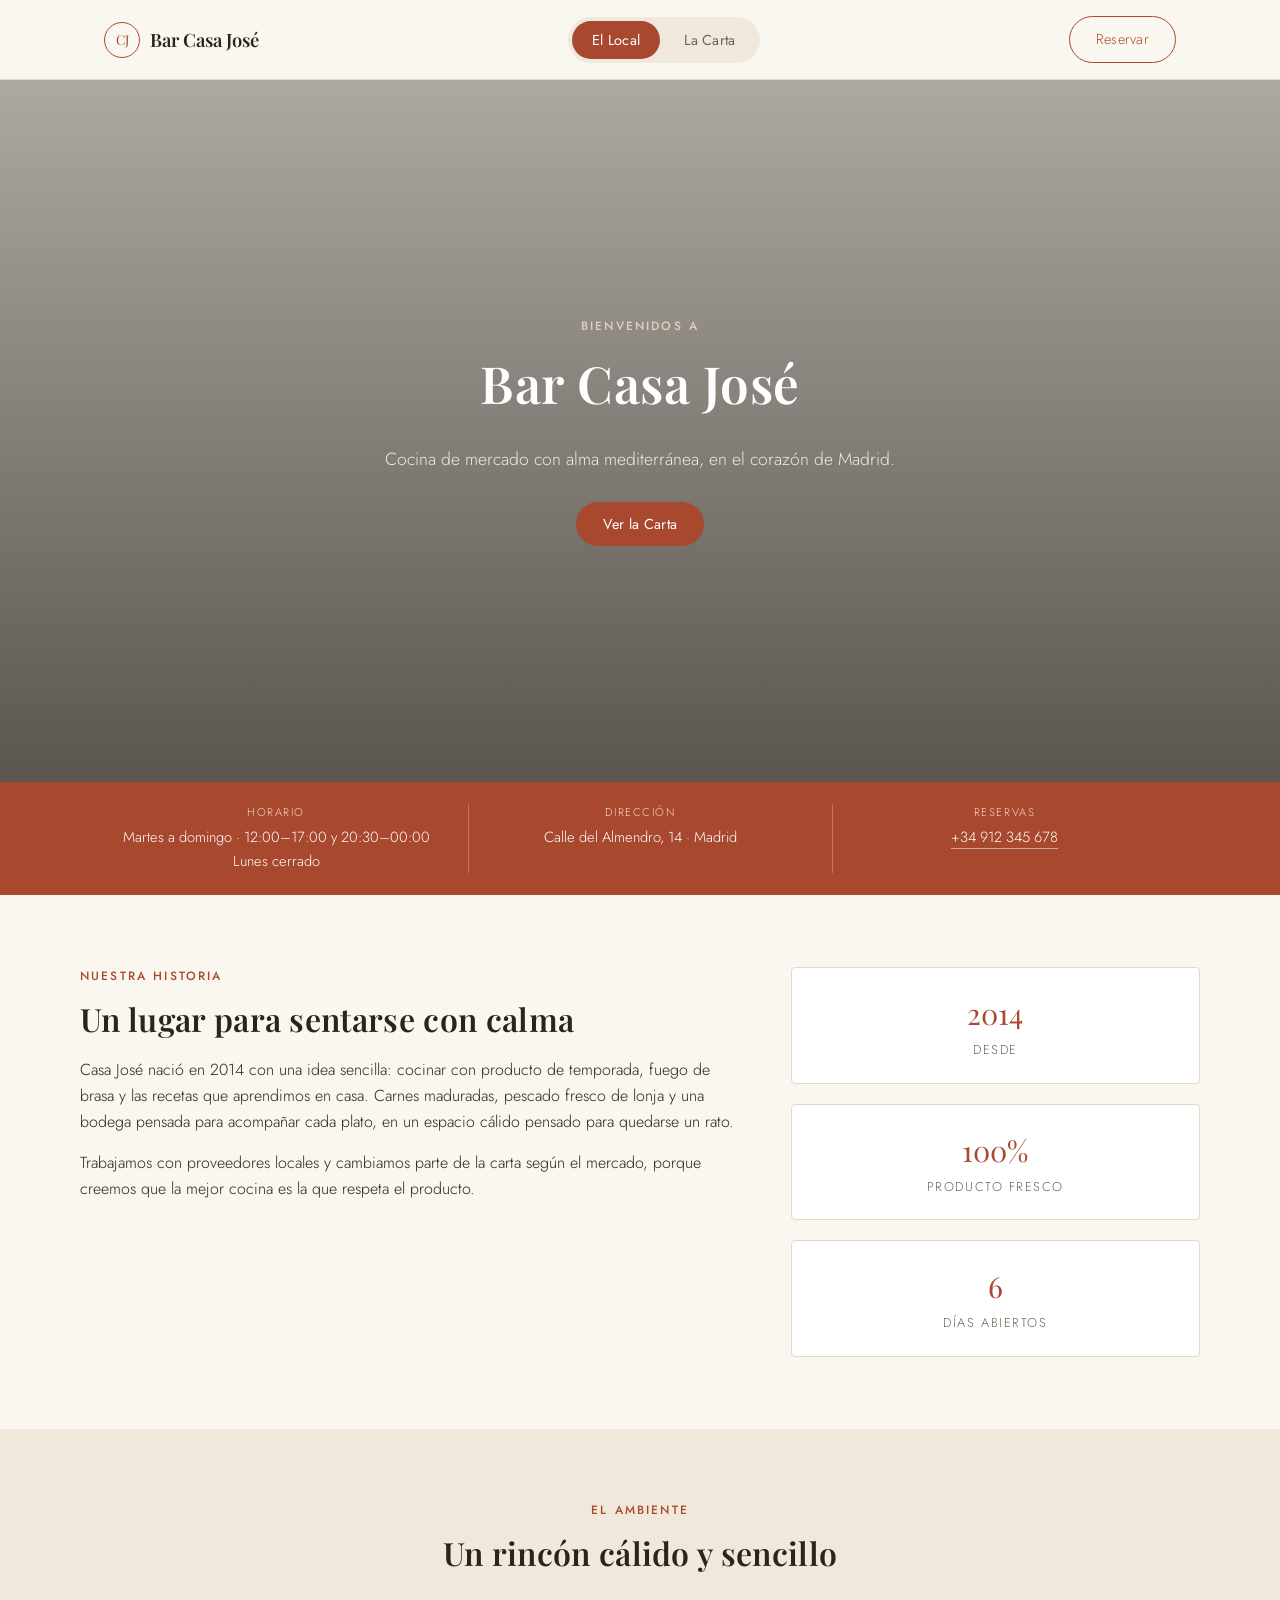
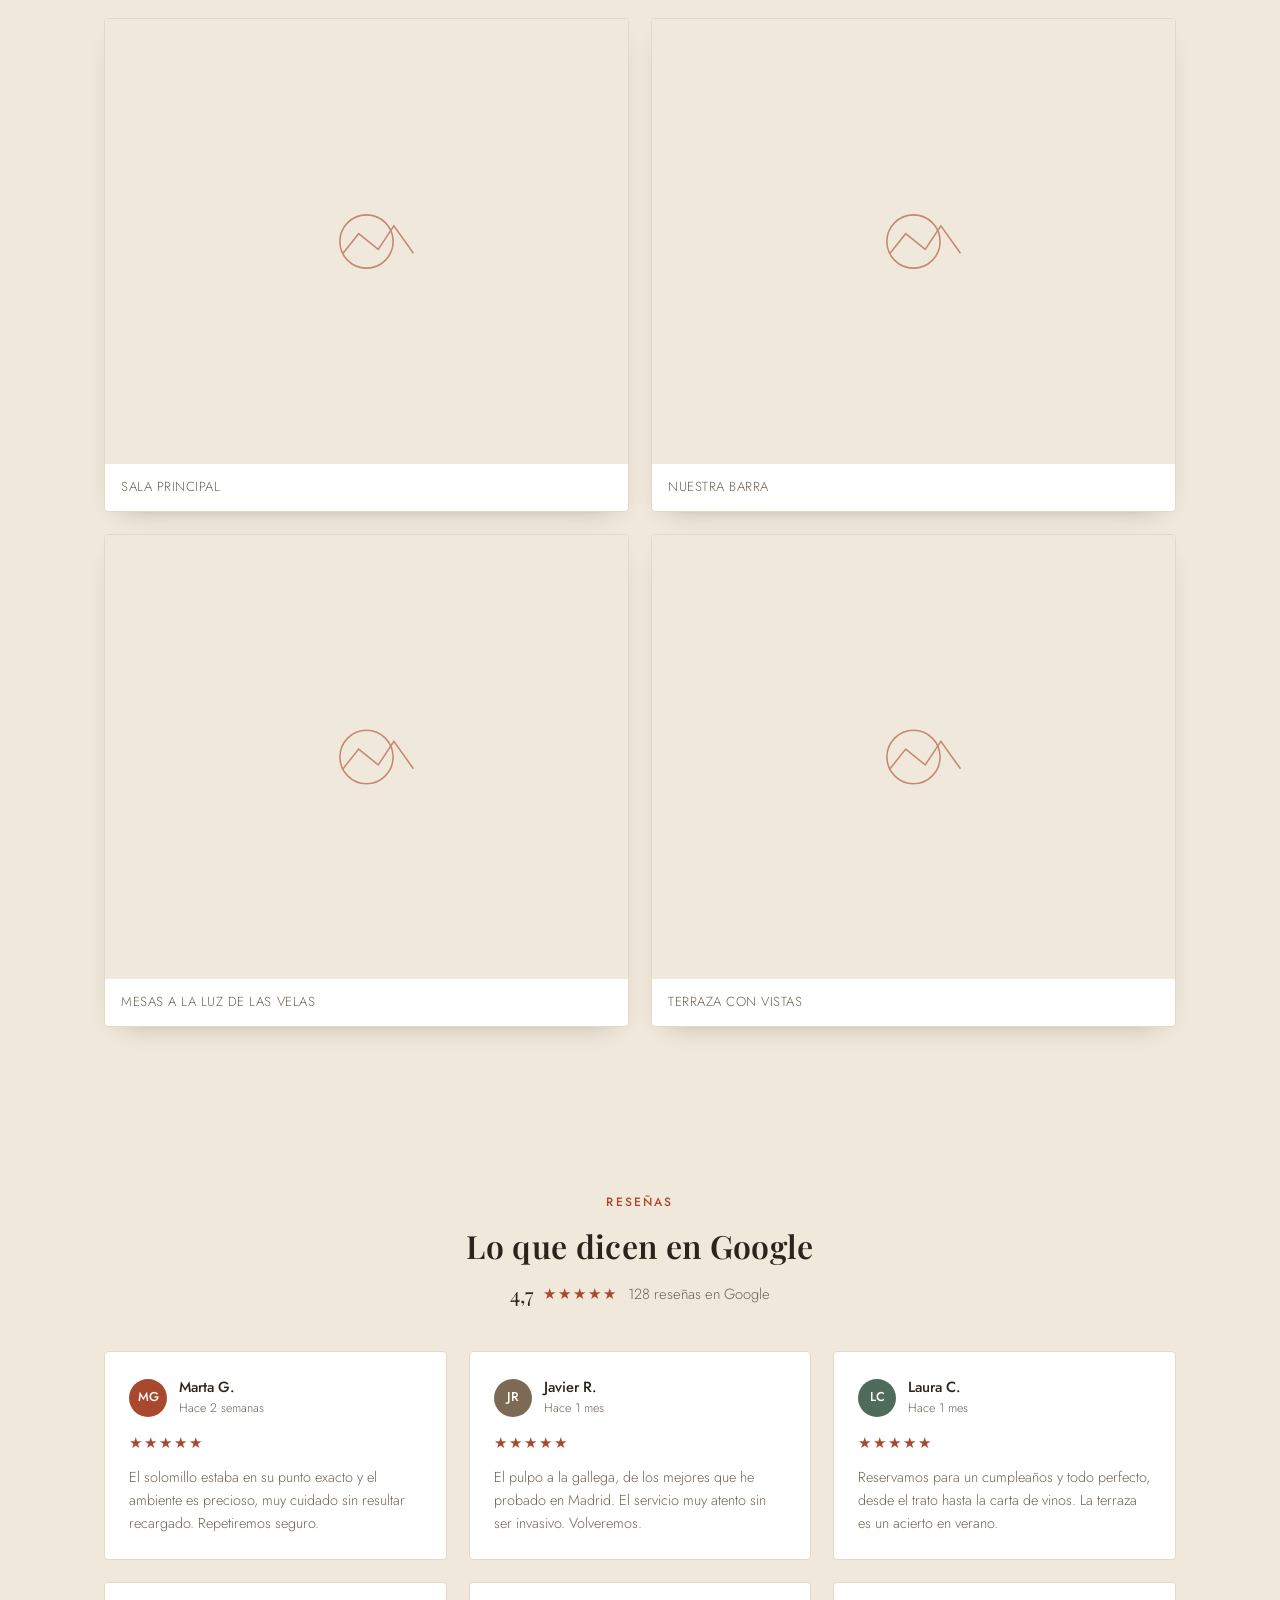
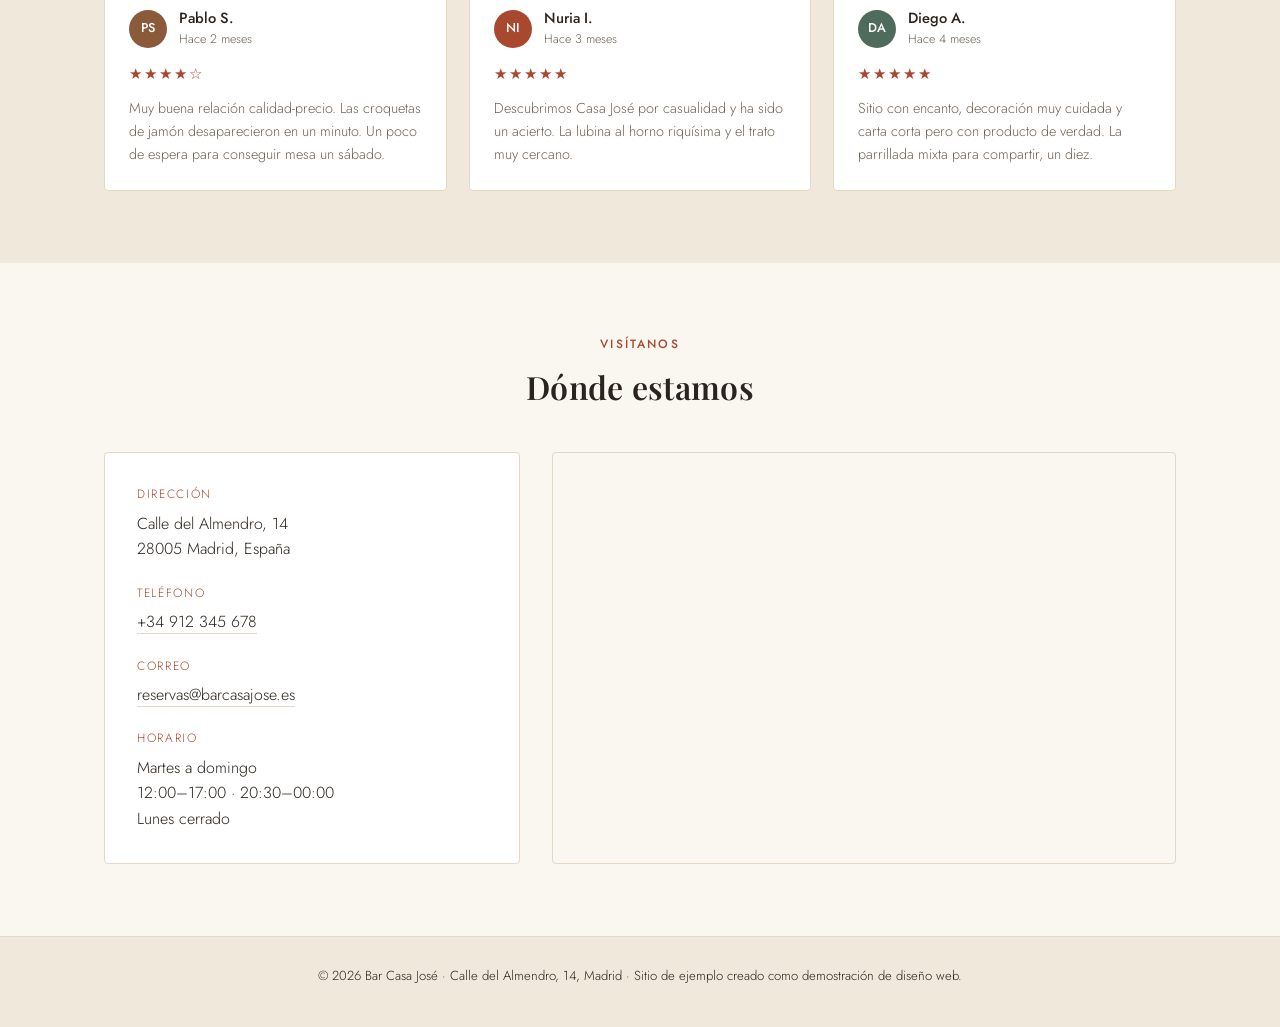
==== index.html @ 3d06bfce "Cambiar nombre del negocio a Bar Casa José Renombrar de Casa Petra a Bar Casa José en cabecera, port" ====
<!DOCTYPE html>
<html lang="es">
<head>
<meta charset="UTF-8">
<meta name="viewport" content="width=device-width, initial-scale=1.0">
<title>Bar Casa José — Restaurante</title>
<meta name="description" content="Bar Casa José, cocina de mercado con alma mediterránea. Descubre nuestro local y nuestra carta.">
<link rel="icon" href="data:image/svg+xml,<svg xmlns=%22http://www.w3.org/2000/svg%22 viewBox=%220 0 100 100%22><text y=%22.9em%22 font-size=%2290%22>🍽️</text></svg>">
<link rel="preconnect" href="https://fonts.googleapis.com">
<link rel="preconnect" href="https://fonts.gstatic.com" crossorigin>
<link href="https://fonts.googleapis.com/css2?family=Playfair+Display:wght@500;600;700&family=Jost:wght@300;400;500;600&display=swap" rel="stylesheet">
<link rel="stylesheet" href="css/style.css">
</head>
<body>

<header class="site-header">
  <div class="site-header__inner">
    <a class="brand" href="#local">
      <span class="brand__mark">CJ</span>
      <span class="brand__name">Bar&nbsp;Casa&nbsp;José</span>
    </a>

    <nav class="window-nav" aria-label="Secciones principales">
      <button class="window-nav__btn is-active" data-target="local" type="button">El Local</button>
      <button class="window-nav__btn" data-target="carta" type="button">La Carta</button>
    </nav>

    <a class="btn btn--ghost header-cta" href="tel:+34912345678">Reservar</a>
  </div>
</header>

<main>

  <!-- ================= VENTANA 1: EL LOCAL ================= -->
  <section id="local" class="window is-active" data-window="local">

    <div class="hero" style="background-image:linear-gradient(180deg, rgba(30,23,17,.35), rgba(30,23,17,.72)), url('https://unsplash.com/photos/ArL3c8o_9SM/download?force=true&w=1600');">
      <div class="hero__content">
        <p class="eyebrow">Bienvenidos a</p>
        <h1>Bar Casa José</h1>
        <p class="hero__tagline">Cocina de mercado con alma mediterránea, en el corazón de Madrid.</p>
        <button class="btn btn--primary" type="button" data-target="carta">Ver la Carta</button>
      </div>
    </div>

    <div class="quick-info">
      <div class="container quick-info__inner">
        <div class="quick-info__item">
          <span class="quick-info__label">Horario</span>
          <span class="quick-info__value">Martes a domingo · 12:00–17:00 y 20:30–00:00<br>Lunes cerrado</span>
        </div>
        <div class="quick-info__item">
          <span class="quick-info__label">Dirección</span>
          <span class="quick-info__value">Calle del Almendro, 14 · Madrid</span>
        </div>
        <div class="quick-info__item">
          <span class="quick-info__label">Reservas</span>
          <span class="quick-info__value"><a href="tel:+34912345678">+34 912 345 678</a></span>
        </div>
      </div>
    </div>

    <section class="section container">
      <div class="about">
        <div class="about__text">
          <p class="eyebrow">Nuestra historia</p>
          <h2>Un lugar para sentarse con calma</h2>
          <p>Casa José nació en 2014 con una idea sencilla: cocinar con producto de temporada, fuego de brasa y las recetas que aprendimos en casa. Carnes maduradas, pescado fresco de lonja y una bodega pensada para acompañar cada plato, en un espacio cálido pensado para quedarse un rato.</p>
          <p>Trabajamos con proveedores locales y cambiamos parte de la carta según el mercado, porque creemos que la mejor cocina es la que respeta el producto.</p>
        </div>
        <div class="about__stats">
          <div class="stat">
            <span class="stat__num">2014</span>
            <span class="stat__label">Desde</span>
          </div>
          <div class="stat">
            <span class="stat__num">100%</span>
            <span class="stat__label">Producto&nbsp;fresco</span>
          </div>
          <div class="stat">
            <span class="stat__num">6</span>
            <span class="stat__label">Días&nbsp;abiertos</span>
          </div>
        </div>
      </div>
    </section>

    <section class="section section--alt">
      <div class="container">
        <p class="eyebrow center">El ambiente</p>
        <h2 class="center">Un rincón cálido y sencillo</h2>
        <div class="gallery">
          <figure class="gallery__item">
            <img src="https://unsplash.com/photos/ArL3c8o_9SM/download?force=true&w=1000" alt="Sala interior de Casa José, decoración cálida y minimalista" loading="lazy">
            <figcaption>Sala principal</figcaption>
          </figure>
          <figure class="gallery__item">
            <img src="https://unsplash.com/photos/MpVNraz312g/download?force=true&w=800" alt="Mesa preparada con velas en Casa José" loading="lazy">
            <figcaption>Mesas a la luz de las velas</figcaption>
          </figure>
          <figure class="gallery__item">
            <img src="https://unsplash.com/photos/GHvYHurRvUU/download?force=true&w=800" alt="Barra de Bar Casa José" loading="lazy">
            <figcaption>Nuestra barra</figcaption>
          </figure>
          <figure class="gallery__item">
            <img src="https://unsplash.com/photos/ksYCzSUbYo4/download?force=true&w=1200" alt="Terraza de Casa José" loading="lazy">
            <figcaption>Terraza con vistas</figcaption>
          </figure>
        </div>
      </div>
    </section>

    <section class="section section--reviews">
      <div class="container">
        <p class="eyebrow center">Reseñas</p>
        <h2 class="center">Lo que dicen en Google</h2>
        <p class="reviews-summary center">
          <span class="reviews-summary__score">4,7</span>
          <span class="reviews-summary__stars" aria-hidden="true">★★★★★</span>
          <span class="reviews-summary__count">128 reseñas en Google</span>
        </p>

        <div class="reviews-grid">
          <article class="review-card">
            <div class="review-card__head">
              <span class="review-card__avatar" style="background:#a8492f">MG</span>
              <div>
                <span class="review-card__name">Marta G.</span>
                <span class="review-card__date">Hace 2 semanas</span>
              </div>
            </div>
            <div class="review-card__stars" aria-hidden="true">★★★★★</div>
            <p>El solomillo estaba en su punto exacto y el ambiente es precioso, muy cuidado sin resultar recargado. Repetiremos seguro.</p>
          </article>

          <article class="review-card">
            <div class="review-card__head">
              <span class="review-card__avatar" style="background:#7c6a52">JR</span>
              <div>
                <span class="review-card__name">Javier R.</span>
                <span class="review-card__date">Hace 1 mes</span>
              </div>
            </div>
            <div class="review-card__stars" aria-hidden="true">★★★★★</div>
            <p>El pulpo a la gallega, de los mejores que he probado en Madrid. El servicio muy atento sin ser invasivo. Volveremos.</p>
          </article>

          <article class="review-card">
            <div class="review-card__head">
              <span class="review-card__avatar" style="background:#4f6b5c">LC</span>
              <div>
                <span class="review-card__name">Laura C.</span>
                <span class="review-card__date">Hace 1 mes</span>
              </div>
            </div>
            <div class="review-card__stars" aria-hidden="true">★★★★★</div>
            <p>Reservamos para un cumpleaños y todo perfecto, desde el trato hasta la carta de vinos. La terraza es un acierto en verano.</p>
          </article>

          <article class="review-card">
            <div class="review-card__head">
              <span class="review-card__avatar" style="background:#8a5a3b">PS</span>
              <div>
                <span class="review-card__name">Pablo S.</span>
                <span class="review-card__date">Hace 2 meses</span>
              </div>
            </div>
            <div class="review-card__stars" aria-hidden="true">★★★★☆</div>
            <p>Muy buena relación calidad-precio. Las croquetas de jamón desaparecieron en un minuto. Un poco de espera para conseguir mesa un sábado.</p>
          </article>

          <article class="review-card">
            <div class="review-card__head">
              <span class="review-card__avatar" style="background:#a8492f">NI</span>
              <div>
                <span class="review-card__name">Nuria I.</span>
                <span class="review-card__date">Hace 3 meses</span>
              </div>
            </div>
            <div class="review-card__stars" aria-hidden="true">★★★★★</div>
            <p>Descubrimos Casa José por casualidad y ha sido un acierto. La lubina al horno riquísima y el trato muy cercano.</p>
          </article>

          <article class="review-card">
            <div class="review-card__head">
              <span class="review-card__avatar" style="background:#4f6b5c">DA</span>
              <div>
                <span class="review-card__name">Diego A.</span>
                <span class="review-card__date">Hace 4 meses</span>
              </div>
            </div>
            <div class="review-card__stars" aria-hidden="true">★★★★★</div>
            <p>Sitio con encanto, decoración muy cuidada y carta corta pero con producto de verdad. La parrillada mixta para compartir, un diez.</p>
          </article>
        </div>
      </div>
    </section>

    <section class="section">
      <div class="container">
        <p class="eyebrow center">Visítanos</p>
        <h2 class="center">Dónde estamos</h2>

        <div class="contact-grid">
          <div class="contact-card">
            <ul class="info-list">
              <li>
                <span class="info-list__label">Dirección</span>
                <span class="info-list__value">Calle del Almendro, 14<br>28005 Madrid, España</span>
              </li>
              <li>
                <span class="info-list__label">Teléfono</span>
                <span class="info-list__value"><a href="tel:+34912345678">+34 912 345 678</a></span>
              </li>
              <li>
                <span class="info-list__label">Correo</span>
                <span class="info-list__value"><a href="mailto:reservas@barcasajose.es">reservas@barcasajose.es</a></span>
              </li>
              <li>
                <span class="info-list__label">Horario</span>
                <span class="info-list__value">Martes a domingo<br>12:00–17:00 · 20:30–00:00<br>Lunes cerrado</span>
              </li>
            </ul>
          </div>

          <div class="map-card">
            <iframe
              title="Bar Casa José en Google Maps"
              src="https://www.google.com/maps?q=Calle+del+Almendro+14,+28005+Madrid,+España&output=embed"
              loading="lazy"
              referrerpolicy="no-referrer-when-downgrade">
            </iframe>
          </div>
        </div>
      </div>
    </section>

  </section>

  <!-- ================= VENTANA 2: LA CARTA ================= -->
  <section id="carta" class="window" data-window="carta">

    <div class="carta-header">
      <div class="container">
        <p class="eyebrow">Nuestra propuesta</p>
        <h1>La Carta</h1>
        <p class="carta-header__tagline">Entrantes, carnes a la brasa, pescado fresco y una bodega para acompañar.</p>
      </div>
    </div>

    <div class="container">
      <nav class="category-nav" aria-label="Categorías de la carta">
        <button class="category-nav__btn is-active" data-category="all" type="button">Todo</button>
        <button class="category-nav__btn" data-category="entrantes" type="button">Entrantes</button>
        <button class="category-nav__btn" data-category="carnes" type="button">Carnes</button>
        <button class="category-nav__btn" data-category="pescados" type="button">Pescados</button>
        <button class="category-nav__btn" data-category="bebidas" type="button">Bebidas</button>
      </nav>

      <!-- ENTRANTES -->
      <section class="menu-category" data-category="entrantes">
        <h2 class="menu-category__title">Entrantes</h2>
        <div class="dish-grid">
          <article class="dish-card">
            <img src="https://unsplash.com/photos/4Wsd1Xc-pI4/download?force=true&w=700" alt="Croquetas caseras de jamón ibérico" loading="lazy">
            <div class="dish-card__body">
              <div class="dish-card__row">
                <h3>Croquetas Caseras de Jamón Ibérico</h3>
                <span class="price">8,50&nbsp;€</span>
              </div>
              <p>Bechamel cremosa, jamón ibérico de bellota, pan rallado tostado.</p>
            </div>
          </article>
          <article class="dish-card">
            <img src="https://unsplash.com/photos/d825JrXvun8/download?force=true&w=700" alt="Ensalada Casa José con burrata y tomate" loading="lazy">
            <div class="dish-card__body">
              <div class="dish-card__row">
                <h3>Ensalada Casa José</h3>
                <span class="price">9,90&nbsp;€</span>
              </div>
              <p>Burrata cremosa, tomate de temporada, albahaca fresca y aceite de oliva virgen extra.</p>
            </div>
          </article>
          <article class="dish-card">
            <img src="https://unsplash.com/photos/qMX3AdGwm0o/download?force=true&w=700" alt="Tabla de quesos artesanos" loading="lazy">
            <div class="dish-card__body">
              <div class="dish-card__row">
                <h3>Tabla de Quesos Artesanos</h3>
                <span class="price">14,00&nbsp;€</span>
              </div>
              <p>Selección de quesos de pequeños productores, membrillo y nueces.</p>
            </div>
          </article>
          <article class="dish-card">
            <img src="https://unsplash.com/photos/OwhL1lhzOOI/download?force=true&w=700" alt="Pan con tomate y jamón" loading="lazy">
            <div class="dish-card__body">
              <div class="dish-card__row">
                <h3>Pan con Tomate y Jamón</h3>
                <span class="price">7,50&nbsp;€</span>
              </div>
              <p>Pan de masa madre tostado, tomate de rama rallado y jamón curado.</p>
            </div>
          </article>
        </div>
      </section>

      <!-- CARNES -->
      <section class="menu-category" data-category="carnes">
        <h2 class="menu-category__title">Carnes</h2>
        <div class="dish-grid">
          <article class="dish-card">
            <img src="https://unsplash.com/photos/lpkDVZF_cbw/download?force=true&w=700" alt="Solomillo de ternera a la parrilla" loading="lazy">
            <div class="dish-card__body">
              <div class="dish-card__row">
                <h3>Solomillo de Ternera a la Parrilla</h3>
                <span class="price">22,50&nbsp;€</span>
              </div>
              <p>Solomillo madurado 21 días, patata asada y salsa de vino tinto.</p>
            </div>
          </article>
          <article class="dish-card">
            <img src="https://unsplash.com/photos/QtLYiB6P-KM/download?force=true&w=700" alt="Costillas de cerdo ibérico BBQ" loading="lazy">
            <div class="dish-card__body">
              <div class="dish-card__row">
                <h3>Costillas de Cerdo Ibérico BBQ</h3>
                <span class="price">19,90&nbsp;€</span>
              </div>
              <p>Cocción lenta 12 horas, glaseado casero y patatas fritas.</p>
            </div>
          </article>
          <article class="dish-card">
            <img src="https://unsplash.com/photos/WuKFf6EGswY/download?force=true&w=700" alt="Entrecot a la brasa con patatas" loading="lazy">
            <div class="dish-card__body">
              <div class="dish-card__row">
                <h3>Entrecot a la Brasa</h3>
                <span class="price">24,00&nbsp;€</span>
              </div>
              <p>Entrecot de vaca a la brasa de carbón, pimientos de padrón y patatas panadera.</p>
            </div>
          </article>
          <article class="dish-card">
            <img src="https://unsplash.com/photos/ocJjygT0rGM/download?force=true&w=700" alt="Parrillada mixta de la casa" loading="lazy">
            <div class="dish-card__body">
              <div class="dish-card__row">
                <h3>Parrillada Mixta de la Casa</h3>
                <span class="price">26,50&nbsp;€</span>
              </div>
              <p>Selección de carnes a la brasa para compartir, con guarniciones de temporada.</p>
            </div>
          </article>
        </div>
      </section>

      <!-- PESCADOS -->
      <section class="menu-category" data-category="pescados">
        <h2 class="menu-category__title">Pescados</h2>
        <div class="dish-grid">
          <article class="dish-card">
            <img src="https://unsplash.com/photos/PlTlgc0HNUo/download?force=true&w=700" alt="Salmón a la plancha con verduras" loading="lazy">
            <div class="dish-card__body">
              <div class="dish-card__row">
                <h3>Salmón a la Plancha</h3>
                <span class="price">18,90&nbsp;€</span>
              </div>
              <p>Salmón fresco a la plancha, verduras de temporada salteadas y salsa de eneldo.</p>
            </div>
          </article>
          <article class="dish-card">
            <img src="https://unsplash.com/photos/-7ZtWjzo-68/download?force=true&w=700" alt="Pulpo a la gallega" loading="lazy">
            <div class="dish-card__body">
              <div class="dish-card__row">
                <h3>Pulpo a la Gallega</h3>
                <span class="price">21,00&nbsp;€</span>
              </div>
              <p>Pulpo cocido a fuego lento, patata, pimentón de la Vera y aceite de oliva.</p>
            </div>
          </article>
          <article class="dish-card">
            <img src="https://unsplash.com/photos/zjySZK7wwfU/download?force=true&w=700" alt="Gambas al ajillo" loading="lazy">
            <div class="dish-card__body">
              <div class="dish-card__row">
                <h3>Gambas al Ajillo</h3>
                <span class="price">16,50&nbsp;€</span>
              </div>
              <p>Gambas frescas salteadas con ajo, guindilla y perejil, en cazuela de barro.</p>
            </div>
          </article>
          <article class="dish-card">
            <img src="https://unsplash.com/photos/isHUj3N0194/download?force=true&w=700" alt="Lubina al horno con limón" loading="lazy">
            <div class="dish-card__body">
              <div class="dish-card__row">
                <h3>Lubina al Horno con Limón</h3>
                <span class="price">20,50&nbsp;€</span>
              </div>
              <p>Lubina salvaje al horno, limón, hierbas frescas y patata panadera.</p>
            </div>
          </article>
        </div>
      </section>

      <!-- BEBIDAS -->
      <section class="menu-category" data-category="bebidas">
        <h2 class="menu-category__title">Bebidas</h2>
        <div class="drinks-columns">
          <div class="drinks-group">
            <h3>Vinos</h3>
            <ul class="drinks-list">
              <li><span>Rioja Crianza</span><span class="price">4,50&nbsp;€ copa · 18,00&nbsp;€ botella</span></li>
              <li><span>Albariño</span><span class="price">4,80&nbsp;€ copa · 19,00&nbsp;€ botella</span></li>
              <li><span>Verdejo</span><span class="price">4,20&nbsp;€ copa · 17,00&nbsp;€ botella</span></li>
            </ul>
          </div>
          <div class="drinks-group">
            <h3>Cervezas</h3>
            <ul class="drinks-list">
              <li><span>Cerveza Artesana Casa José</span><span class="price">3,50&nbsp;€</span></li>
              <li><span>Cerveza Sin Alcohol</span><span class="price">3,00&nbsp;€</span></li>
            </ul>
          </div>
          <div class="drinks-group">
            <h3>Refrescos y Agua</h3>
            <ul class="drinks-list">
              <li><span>Agua Mineral</span><span class="price">2,50&nbsp;€</span></li>
              <li><span>Refrescos variados</span><span class="price">3,00&nbsp;€</span></li>
              <li><span>Zumo Natural</span><span class="price">3,80&nbsp;€</span></li>
            </ul>
          </div>
          <div class="drinks-group">
            <h3>Cócteles y Café</h3>
            <ul class="drinks-list">
              <li><span>Sangría Casa José (jarra)</span><span class="price">12,00&nbsp;€</span></li>
              <li><span>Vermut de Grifo</span><span class="price">4,50&nbsp;€</span></li>
              <li><span>Café / Infusión</span><span class="price">2,00&nbsp;€</span></li>
            </ul>
          </div>
        </div>
      </section>

    </div>
  </section>

</main>

<footer class="site-footer">
  <div class="container site-footer__inner">
    <p>&copy; 2026 Bar Casa José · Calle del Almendro, 14, Madrid · Sitio de ejemplo creado como demostración de diseño web.</p>
  </div>
</footer>

<script src="js/script.js"></script>
</body>
</html>
---- css/style.css ----
/* ===== Bar Casa José — estilos ===== */

:root {
  --color-bg: #faf6f0;
  --color-bg-alt: #f1e8dc;
  --color-surface: #ffffff;
  --color-text: #2b241d;
  --color-muted: #6f6255;
  --color-border: #e4d8c6;

  --color-primary: #a8492f;
  --color-primary-dark: #833a25;

  --font-display: "Playfair Display", Georgia, serif;
  --font-body: "Jost", "Helvetica Neue", Arial, sans-serif;

  --radius: 4px;
  --container-w: 1120px;
}

* { box-sizing: border-box; }

html { scroll-behavior: smooth; }

body {
  margin: 0;
  background: var(--color-bg);
  color: var(--color-text);
  font-family: var(--font-body);
  font-weight: 300;
  line-height: 1.6;
  -webkit-font-smoothing: antialiased;
}

img { max-width: 100%; display: block; }
img.img-fallback { object-fit: contain !important; padding: 20% ; background: var(--color-bg-alt); }

a { color: inherit; }

.container {
  max-width: var(--container-w);
  margin: 0 auto;
  padding: 0 24px;
}

h1, h2, h3 {
  font-family: var(--font-display);
  font-weight: 600;
  margin: 0 0 .4em;
  letter-spacing: .01em;
}

h1 { font-size: clamp(2.1rem, 5vw, 3.2rem); }
h2 { font-size: clamp(1.5rem, 3vw, 2rem); }
h3 { font-size: 1.15rem; }

p { margin: 0 0 1em; color: var(--color-text); }

.eyebrow {
  text-transform: uppercase;
  letter-spacing: .18em;
  font-size: .75rem;
  color: var(--color-primary);
  font-weight: 500;
  margin-bottom: .6em;
}

.center { text-align: center; }
h2.center { margin-left: auto; margin-right: auto; }

/* ===== Header / navegación entre ventanas ===== */

.site-header {
  position: sticky;
  top: 0;
  z-index: 50;
  background: rgba(250, 246, 240, .92);
  backdrop-filter: blur(8px);
  border-bottom: 1px solid var(--color-border);
}

.site-header__inner {
  max-width: var(--container-w);
  margin: 0 auto;
  padding: 16px 24px;
  display: flex;
  align-items: center;
  justify-content: space-between;
  gap: 24px;
}

.brand {
  display: flex;
  align-items: center;
  gap: 10px;
  text-decoration: none;
  color: var(--color-text);
}

.brand__mark {
  width: 36px;
  height: 36px;
  border: 1px solid var(--color-primary);
  border-radius: 50%;
  display: flex;
  align-items: center;
  justify-content: center;
  font-family: var(--font-display);
  font-size: .85rem;
  color: var(--color-primary);
}

.brand__name {
  font-family: var(--font-display);
  font-size: 1.15rem;
  font-weight: 600;
}

.window-nav {
  display: flex;
  gap: 4px;
  background: var(--color-bg-alt);
  padding: 4px;
  border-radius: 999px;
}

.window-nav__btn {
  border: none;
  background: transparent;
  padding: 9px 20px;
  border-radius: 999px;
  font-family: var(--font-body);
  font-size: .9rem;
  letter-spacing: .02em;
  color: var(--color-muted);
  cursor: pointer;
  transition: background .2s ease, color .2s ease;
}

.window-nav__btn.is-active,
.window-nav__btn:hover {
  background: var(--color-primary);
  color: #fff;
}

.btn {
  display: inline-block;
  padding: 11px 26px;
  border-radius: 999px;
  font-size: .9rem;
  letter-spacing: .02em;
  text-decoration: none;
  cursor: pointer;
  border: 1px solid transparent;
  font-family: var(--font-body);
  transition: opacity .2s ease, background .2s ease, color .2s ease;
}

.btn--primary {
  background: var(--color-primary);
  color: #fff;
}
.btn--primary:hover { background: var(--color-primary-dark); }

.btn--ghost {
  border-color: var(--color-primary);
  color: var(--color-primary);
  background: transparent;
}
.btn--ghost:hover { background: var(--color-primary); color: #fff; }

.header-cta { white-space: nowrap; }

@media (max-width: 640px) {
  .header-cta { display: none; }
  .brand__name { display: none; }
}

/* ===== Ventanas ===== */

.window { display: none; }
.window.is-active { display: block; animation: fadein .35s ease; }

@keyframes fadein {
  from { opacity: 0; transform: translateY(6px); }
  to { opacity: 1; transform: translateY(0); }
}

.section { padding: 72px 0; }
.section--alt { background: var(--color-bg-alt); }

/* ===== Hero (El Local) ===== */

.hero {
  min-height: 78vh;
  background-size: cover;
  background-position: center;
  display: flex;
  align-items: center;
  justify-content: center;
  text-align: center;
  color: #fff;
  padding: 24px;
}

.hero__content { max-width: 620px; }
.hero__content h1 { color: #fff; }
.hero__content .eyebrow { color: #e8cdb8; }
.hero__tagline { color: #f1e9df; font-size: 1.1rem; margin-bottom: 1.6em; }

/* ===== Barra rápida: horario / dirección / reservas ===== */

.quick-info {
  background: var(--color-primary);
  color: #fff;
}

.quick-info__inner {
  display: grid;
  grid-template-columns: repeat(3, 1fr);
  gap: 20px;
  padding: 22px 24px;
}

.quick-info__item {
  display: flex;
  flex-direction: column;
  gap: 4px;
  text-align: center;
  border-left: 1px solid rgba(255, 255, 255, .25);
  padding: 0 12px;
}

.quick-info__item:first-child { border-left: none; }

.quick-info__label {
  text-transform: uppercase;
  letter-spacing: .14em;
  font-size: .7rem;
  color: #f1d9c9;
}

.quick-info__value { font-size: .92rem; }
.quick-info__value a { color: #fff; text-decoration: none; border-bottom: 1px solid rgba(255, 255, 255, .5); }
.quick-info__value a:hover { border-color: #fff; }

@media (max-width: 700px) {
  .quick-info__inner { grid-template-columns: 1fr; }
  .quick-info__item { border-left: none; border-top: 1px solid rgba(255, 255, 255, .25); padding: 12px 0 0; }
  .quick-info__item:first-child { border-top: none; padding-top: 0; }
}

/* ===== Sobre nosotros ===== */

.about {
  display: grid;
  grid-template-columns: 1.6fr 1fr;
  gap: 56px;
  align-items: start;
}

.about__stats {
  display: grid;
  gap: 20px;
}

.stat {
  border: 1px solid var(--color-border);
  border-radius: var(--radius);
  padding: 22px;
  text-align: center;
  background: var(--color-surface);
}

.stat__num {
  display: block;
  font-family: var(--font-display);
  font-size: 1.8rem;
  color: var(--color-primary);
}

.stat__label {
  display: block;
  font-size: .8rem;
  text-transform: uppercase;
  letter-spacing: .12em;
  color: var(--color-muted);
  margin-top: 4px;
}

@media (max-width: 800px) {
  .about { grid-template-columns: 1fr; }
  .about__stats { grid-template-columns: repeat(3, 1fr); }
}

/* ===== Galería de ambiente (masonry, imágenes completas) ===== */

.gallery {
  columns: 2 320px;
  column-gap: 22px;
  margin-top: 40px;
}

.gallery__item {
  margin: 0 0 22px;
  break-inside: avoid;
  overflow: hidden;
  border-radius: var(--radius);
  background: var(--color-surface);
  border: 1px solid var(--color-border);
  box-shadow: 0 10px 26px -18px rgba(43, 36, 29, .45);
}

.gallery__item img {
  width: 100%;
  height: auto;
  display: block;
  transition: transform .6s ease;
}
.gallery__item:hover img { transform: scale(1.03); }

.gallery__item figcaption {
  padding: 12px 16px 14px;
  font-size: .82rem;
  letter-spacing: .04em;
  color: var(--color-muted);
  text-transform: uppercase;
}

@media (max-width: 700px) {
  .gallery { columns: 1; }
}

/* ===== Reseñas ===== */

.section--reviews { background: var(--color-bg-alt); }

.reviews-summary {
  display: flex;
  align-items: center;
  justify-content: center;
  gap: 10px;
  flex-wrap: wrap;
  margin: -6px 0 40px;
  color: var(--color-muted);
  font-size: .92rem;
}

.reviews-summary__score {
  font-family: var(--font-display);
  font-size: 1.3rem;
  color: var(--color-text);
}

.reviews-summary__stars { color: var(--color-primary); letter-spacing: 2px; }

.reviews-grid {
  display: grid;
  grid-template-columns: repeat(3, 1fr);
  gap: 22px;
}

.review-card {
  background: var(--color-surface);
  border: 1px solid var(--color-border);
  border-radius: var(--radius);
  padding: 24px;
}

.review-card__head {
  display: flex;
  align-items: center;
  gap: 12px;
  margin-bottom: 12px;
}

.review-card__avatar {
  width: 38px;
  height: 38px;
  border-radius: 50%;
  color: #fff;
  display: flex;
  align-items: center;
  justify-content: center;
  font-size: .8rem;
  font-weight: 500;
  flex-shrink: 0;
}

.review-card__name { display: block; font-size: .92rem; font-weight: 500; }
.review-card__date { display: block; font-size: .78rem; color: var(--color-muted); }

.review-card__stars { color: var(--color-primary); letter-spacing: 2px; margin-bottom: 10px; font-size: .95rem; }

.review-card p { color: var(--color-muted); font-size: .9rem; margin: 0; }

@media (max-width: 900px) {
  .reviews-grid { grid-template-columns: repeat(2, 1fr); }
}
@media (max-width: 620px) {
  .reviews-grid { grid-template-columns: 1fr; }
}

/* ===== Contacto / Mapa ===== */

.contact-grid {
  display: grid;
  grid-template-columns: .8fr 1.2fr;
  gap: 32px;
  margin-top: 40px;
  align-items: stretch;
}

.contact-card {
  background: var(--color-surface);
  border: 1px solid var(--color-border);
  border-radius: var(--radius);
  padding: 32px;
}

.info-list {
  list-style: none;
  margin: 0;
  padding: 0;
  display: grid;
  gap: 22px;
}

.info-list__label {
  display: block;
  font-size: .75rem;
  text-transform: uppercase;
  letter-spacing: .14em;
  color: var(--color-primary);
  margin-bottom: 6px;
}

.info-list__value { color: var(--color-text); }
.info-list__value a { text-decoration: none; border-bottom: 1px solid var(--color-border); }
.info-list__value a:hover { border-color: var(--color-primary); }

.map-card {
  border-radius: var(--radius);
  overflow: hidden;
  border: 1px solid var(--color-border);
  min-height: 320px;
}

.map-card iframe {
  width: 100%;
  height: 100%;
  min-height: 320px;
  border: 0;
}

@media (max-width: 800px) {
  .contact-grid { grid-template-columns: 1fr; }
}

/* ===== La Carta ===== */

.carta-header {
  padding: 64px 0 32px;
  text-align: center;
  background: var(--color-bg-alt);
  border-bottom: 1px solid var(--color-border);
}

.carta-header__tagline { color: var(--color-muted); font-size: 1.05rem; }

.category-nav {
  display: flex;
  flex-wrap: wrap;
  gap: 10px;
  justify-content: center;
  margin: 36px 0 8px;
}

.category-nav__btn {
  border: 1px solid var(--color-border);
  background: var(--color-surface);
  padding: 9px 22px;
  border-radius: 999px;
  font-family: var(--font-body);
  font-size: .88rem;
  color: var(--color-muted);
  cursor: pointer;
  transition: all .2s ease;
}

.category-nav__btn.is-active,
.category-nav__btn:hover {
  background: var(--color-primary);
  border-color: var(--color-primary);
  color: #fff;
}

.menu-category { padding: 48px 0 16px; scroll-margin-top: 100px; }

.menu-category__title {
  border-bottom: 2px solid var(--color-primary);
  display: inline-block;
  padding-bottom: 6px;
  margin-bottom: 32px;
}

.dish-grid {
  display: grid;
  grid-template-columns: repeat(2, 1fr);
  gap: 28px;
}

.dish-card {
  background: var(--color-surface);
  border: 1px solid var(--color-border);
  border-radius: var(--radius);
  overflow: hidden;
  display: flex;
  flex-direction: column;
}

.dish-card img {
  width: 100%;
  height: 210px;
  object-fit: cover;
}

.dish-card__body { padding: 20px 22px 22px; }

.dish-card__row {
  display: flex;
  justify-content: space-between;
  align-items: baseline;
  gap: 12px;
  margin-bottom: 6px;
}

.dish-card__row h3 { margin: 0; }

.dish-card p { color: var(--color-muted); font-size: .92rem; margin: 0; }

.price {
  color: var(--color-primary);
  font-weight: 500;
  white-space: nowrap;
  font-family: var(--font-body);
}

@media (max-width: 700px) {
  .dish-grid { grid-template-columns: 1fr; }
}

/* ===== Bebidas ===== */

.drinks-columns {
  display: grid;
  grid-template-columns: repeat(2, 1fr);
  gap: 40px 56px;
}

.drinks-group h3 {
  color: var(--color-primary-dark);
  border-bottom: 1px solid var(--color-border);
  padding-bottom: 10px;
  margin-bottom: 14px;
}

.drinks-list {
  list-style: none;
  margin: 0;
  padding: 0;
  display: grid;
  gap: 12px;
}

.drinks-list li {
  display: flex;
  justify-content: space-between;
  gap: 16px;
  font-size: .95rem;
}

.drinks-list .price { font-size: .85rem; color: var(--color-muted); }

@media (max-width: 700px) {
  .drinks-columns { grid-template-columns: 1fr; }
}

/* ===== Footer ===== */

.site-footer {
  border-top: 1px solid var(--color-border);
  padding: 28px 0;
  background: var(--color-bg-alt);
}

.site-footer__inner {
  text-align: center;
  font-size: .82rem;
  color: var(--color-muted);
}
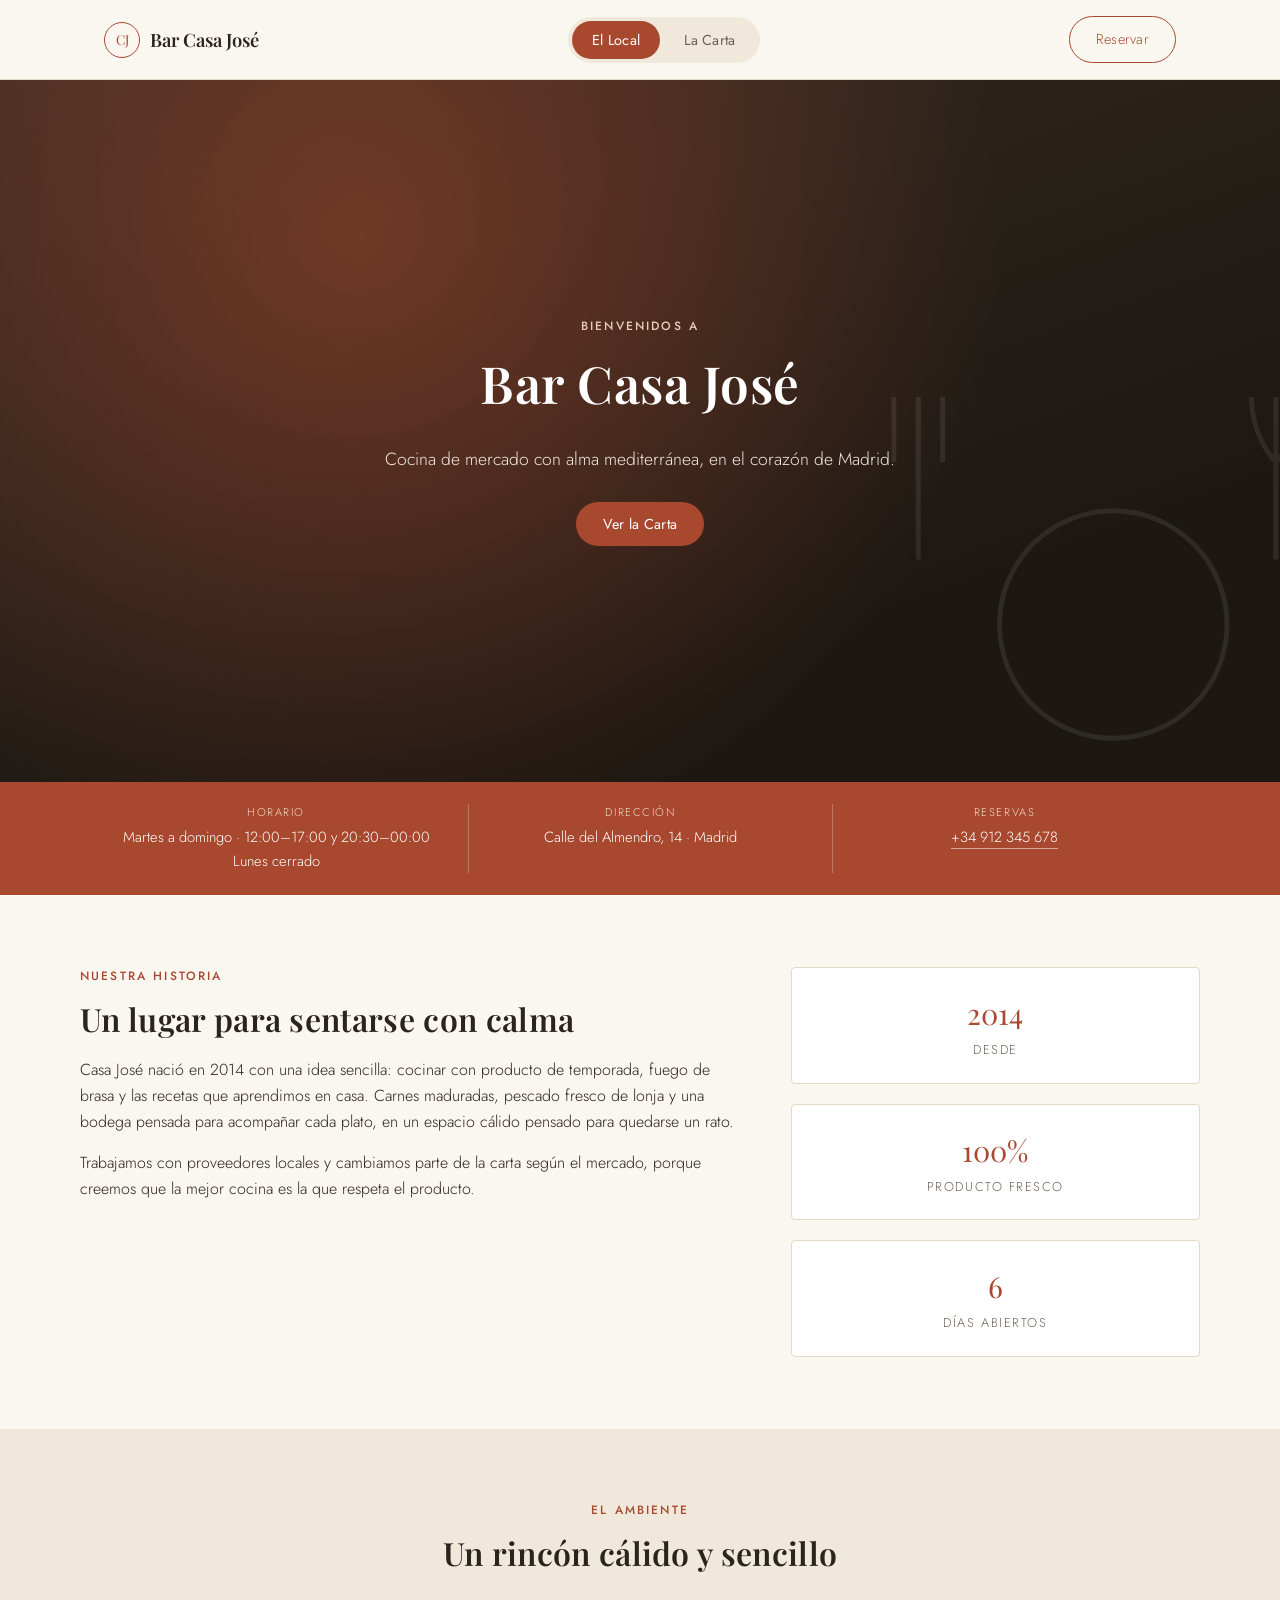
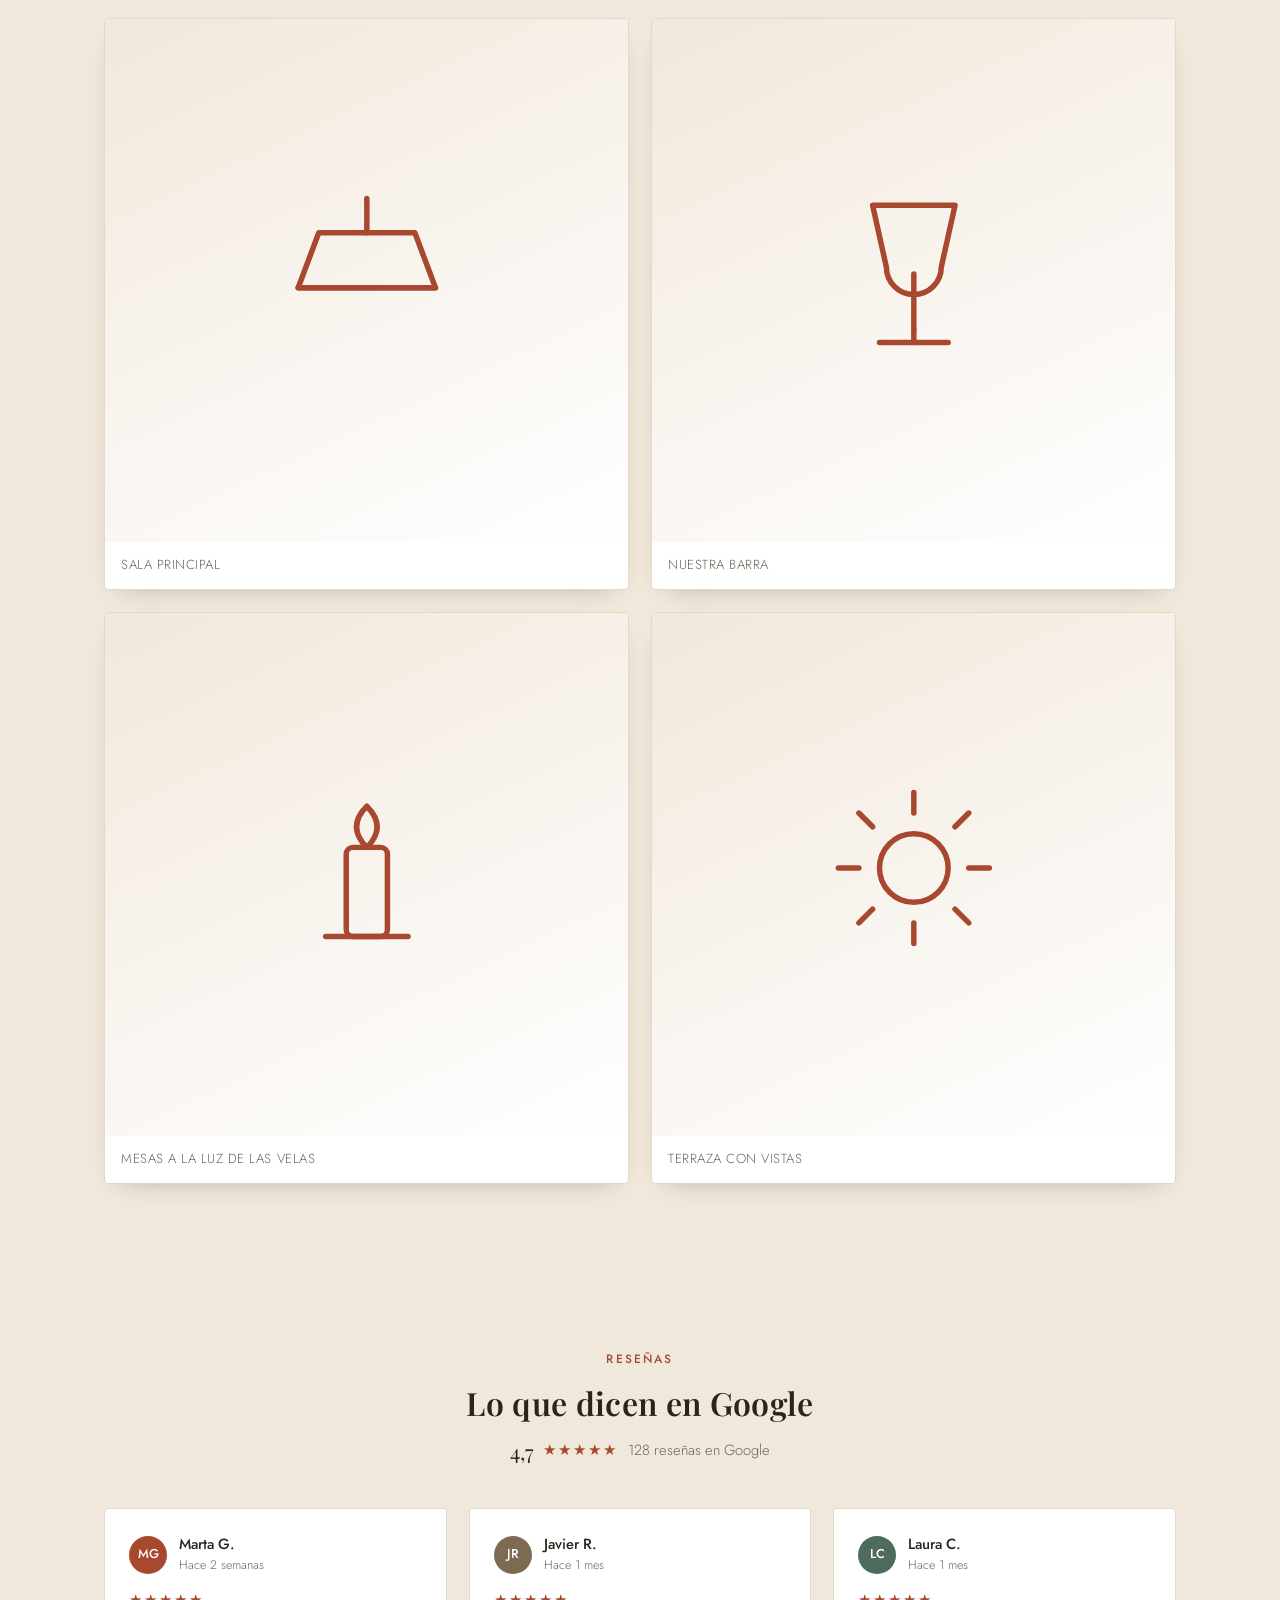
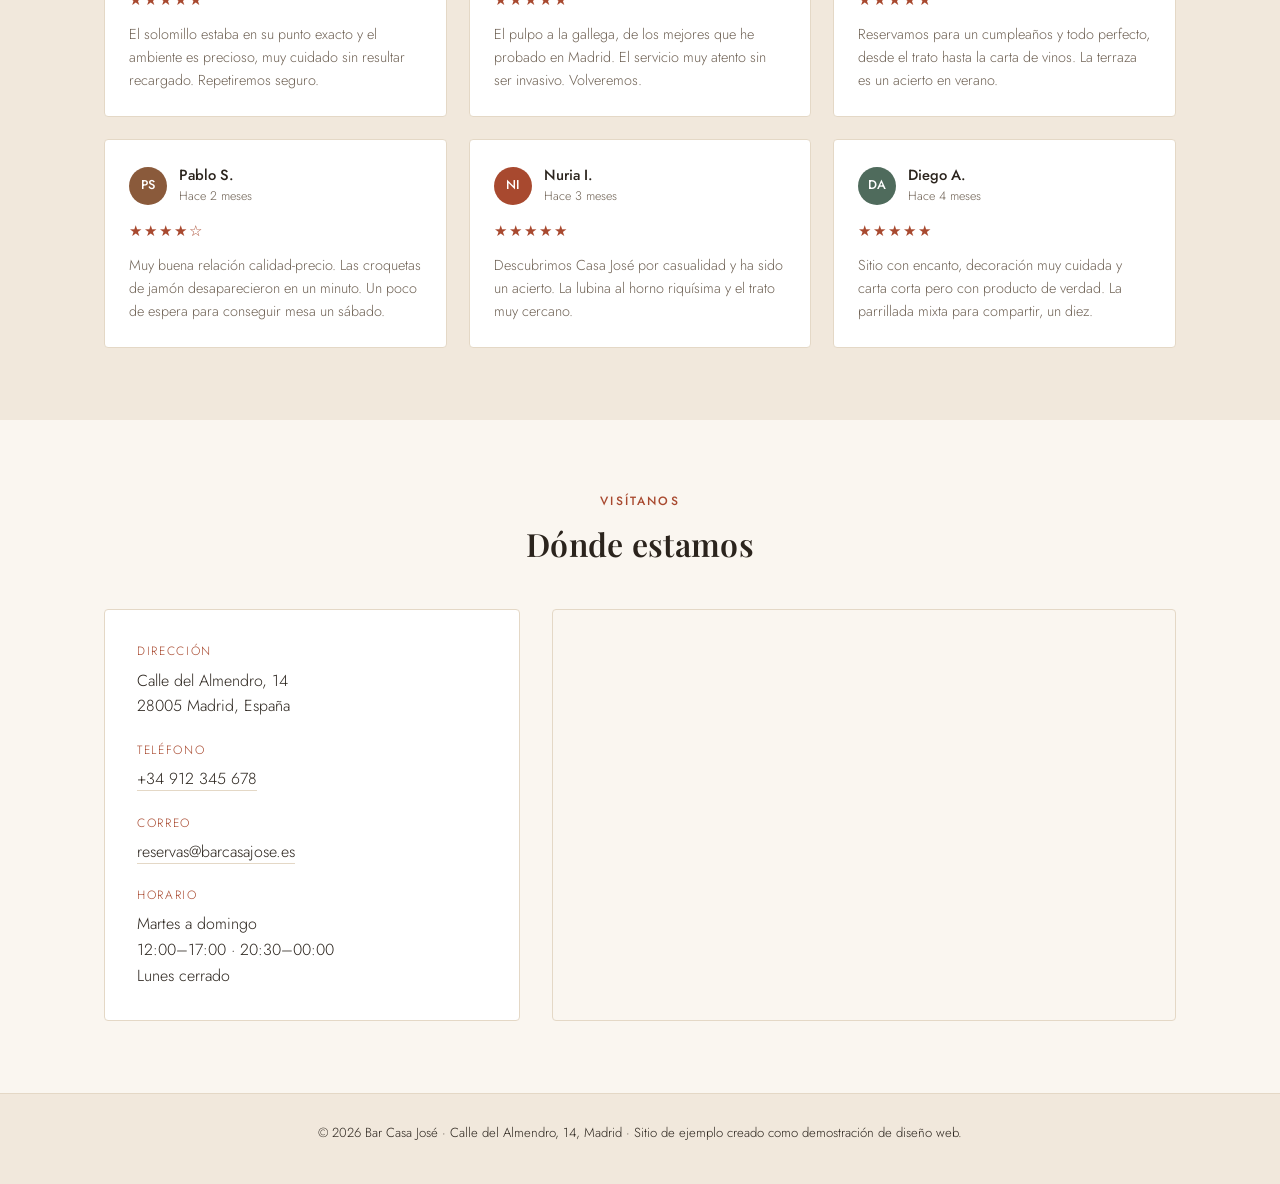
==== commit 0291dab6: "Sustituir todas las fotos por ilustraciones propias (100% autónomas) Las fotos enlazadas a Unsplash " ====
--- a/index.html
+++ b/index.html
@@ -13,6 +13,125 @@
 </head>
 <body>
 
+<svg aria-hidden="true" style="position:absolute; width:0; height:0; overflow:hidden;">
+<defs>
+<symbol id="ic-plate" viewBox="0 0 64 64">
+  <circle cx="34" cy="36" r="14"/>
+  <line x1="10" y1="8" x2="10" y2="28"/>
+  <line x1="7" y1="8" x2="7" y2="16"/>
+  <line x1="10" y1="8" x2="10" y2="16"/>
+  <line x1="13" y1="8" x2="13" y2="16"/>
+  <line x1="54" y1="8" x2="54" y2="28"/>
+  <path d="M51 8c0 5 3 8 3 8s3-3 3-8"/>
+</symbol>
+<symbol id="ic-leaf" viewBox="0 0 64 64">
+  <path d="M14 50C14 30 30 14 50 14c0 20-16 36-36 36z"/>
+  <path d="M18 46 34 30"/>
+</symbol>
+<symbol id="ic-cheese" viewBox="0 0 64 64">
+  <path d="M10 46 54 46 32 14z"/>
+  <circle cx="30" cy="36" r="2.5"/>
+  <circle cx="38" cy="40" r="2"/>
+</symbol>
+<symbol id="ic-bread" viewBox="0 0 64 64">
+  <path d="M12 46c0-16 9-28 20-28s20 12 20 28z"/>
+  <line x1="12" y1="46" x2="52" y2="46"/>
+  <line x1="22" y1="30" x2="18" y2="42"/>
+  <line x1="32" y1="26" x2="30" y2="42"/>
+  <line x1="42" y1="30" x2="44" y2="42"/>
+</symbol>
+<symbol id="ic-steak" viewBox="0 0 64 64">
+  <path d="M14 32c0-10 8-18 18-18 12 0 20 8 20 18 0 8-6 14-14 14-4 0-6-3-10-3-8 0-14-4-14-11z"/>
+  <line x1="22" y1="24" x2="34" y2="36"/>
+  <line x1="30" y1="20" x2="42" y2="32"/>
+</symbol>
+<symbol id="ic-ribs" viewBox="0 0 64 64">
+  <path d="M12 14v32"/>
+  <path d="M12 18c10-4 20-4 30 0"/>
+  <path d="M12 26c10-4 24-4 34 0"/>
+  <path d="M12 34c10-4 26-4 38 0"/>
+  <path d="M12 42c10-4 28-4 42 0"/>
+</symbol>
+<symbol id="ic-flame" viewBox="0 0 64 64">
+  <path d="M32 8c8 8 14 16 14 24a14 14 0 0 1-28 0c0-5 2-8 5-11 0 4 2 6 4 6-2-6 0-13 5-19z"/>
+</symbol>
+<symbol id="ic-fish" viewBox="0 0 64 64">
+  <path d="M10 32c8-10 22-14 32-14 8 0 14 6 14 14s-6 14-14 14c-10 0-24-4-32-14z"/>
+  <path d="M42 32 54 22v20z"/>
+  <circle cx="20" cy="28" r="2"/>
+</symbol>
+<symbol id="ic-octopus" viewBox="0 0 64 64">
+  <path d="M20 26a12 12 0 0 1 24 0v6H20z"/>
+  <path d="M20 32c-2 6-6 8-6 14"/>
+  <path d="M26 32c-1 7-4 9-3 16"/>
+  <path d="M32 32v18"/>
+  <path d="M38 32c1 7 4 9 3 16"/>
+  <path d="M44 32c2 6 6 8 6 14"/>
+</symbol>
+<symbol id="ic-shrimp" viewBox="0 0 64 64">
+  <path d="M46 14c-14 0-26 12-26 26 0 6 3 9 3 9"/>
+  <path d="M20 46c-4 0-8 2-8 2"/>
+  <path d="M46 14c4 0 6 3 6 3"/>
+  <path d="M14 26 8 22"/>
+  <path d="M14 30 8 30"/>
+</symbol>
+<symbol id="ic-candle" viewBox="0 0 64 64">
+  <rect x="26" y="24" width="12" height="26" rx="2"/>
+  <path d="M32 24c-4-4-4-8 0-12 4 4 4 8 0 12z"/>
+  <line x1="20" y1="50" x2="44" y2="50"/>
+</symbol>
+<symbol id="ic-lamp" viewBox="0 0 64 64">
+  <line x1="32" y1="8" x2="32" y2="18"/>
+  <path d="M18 18h28l6 16H12z"/>
+  <line x1="12" y1="34" x2="52" y2="34"/>
+</symbol>
+<symbol id="ic-glass" viewBox="0 0 64 64">
+  <path d="M20 10h24l-4 18a8 8 0 0 1-16 0z"/>
+  <line x1="32" y1="30" x2="32" y2="46"/>
+  <line x1="22" y1="50" x2="42" y2="50"/>
+  <line x1="32" y1="46" x2="32" y2="50"/>
+</symbol>
+<symbol id="ic-sun" viewBox="0 0 64 64">
+  <circle cx="32" cy="30" r="10"/>
+  <line x1="32" y1="8" x2="32" y2="14"/>
+  <line x1="32" y1="46" x2="32" y2="52"/>
+  <line x1="10" y1="30" x2="16" y2="30"/>
+  <line x1="48" y1="30" x2="54" y2="30"/>
+  <line x1="16" y1="14" x2="20" y2="18"/>
+  <line x1="44" y1="42" x2="48" y2="46"/>
+  <line x1="48" y1="14" x2="44" y2="18"/>
+  <line x1="20" y1="42" x2="16" y2="46"/>
+</symbol>
+<symbol id="ic-pizza" viewBox="0 0 64 64">
+  <path d="M32 10 54 46H10z"/>
+  <path d="M14 46a20 20 0 0 1 36 0"/>
+  <circle cx="28" cy="28" r="2"/>
+  <circle cx="36" cy="32" r="2"/>
+  <circle cx="32" cy="22" r="2"/>
+</symbol>
+<symbol id="ic-oven" viewBox="0 0 64 64">
+  <path d="M12 50V30a20 20 0 0 1 40 0v20z"/>
+  <path d="M20 50V32a12 12 0 0 1 24 0v18"/>
+  <path d="M30 40c-3 3-3 6 0 8 3-2 3-5 0-8z"/>
+</symbol>
+<symbol id="ic-wheat" viewBox="0 0 64 64">
+  <line x1="32" y1="14" x2="32" y2="50"/>
+  <path d="M32 18c-4-2-8 0-8 4 4 2 8 0 8-4z"/>
+  <path d="M32 18c4-2 8 0 8 4-4 2-8 0-8-4z"/>
+  <path d="M32 26c-4-2-8 0-8 4 4 2 8 0 8-4z"/>
+  <path d="M32 26c4-2 8 0 8 4-4 2-8 0-8-4z"/>
+  <path d="M32 34c-4-2-8 0-8 4 4 2 8 0 8-4z"/>
+  <path d="M32 34c4-2 8 0 8 4-4 2-8 0-8-4z"/>
+</symbol>
+<symbol id="ic-tomato" viewBox="0 0 64 64">
+  <circle cx="32" cy="36" r="16"/>
+  <path d="M32 20c-3-6-9-8-9-8s2 6 6 9"/>
+  <path d="M32 20c3-6 9-8 9-8s-2 6-6 9"/>
+  <line x1="32" y1="20" x2="32" y2="24"/>
+</symbol>
+</defs>
+</svg>
+
 <header class="site-header">
   <div class="site-header__inner">
     <a class="brand" href="#local">
@@ -25,7 +144,10 @@
       <button class="window-nav__btn" data-target="carta" type="button">La Carta</button>
     </nav>
 
-    <a class="btn btn--ghost header-cta" href="tel:+34912345678">Reservar</a>
+    <a class="btn btn--ghost header-cta" href="tel:+34912345678">
+      <svg class="header-cta__icon" viewBox="0 0 24 24" width="18" height="18" fill="none" stroke="currentColor" stroke-width="2" stroke-linecap="round" stroke-linejoin="round" aria-hidden="true"><path d="M22 16.92v3a2 2 0 0 1-2.18 2 19.79 19.79 0 0 1-8.63-3.07 19.5 19.5 0 0 1-6-6 19.79 19.79 0 0 1-3.07-8.67A2 2 0 0 1 4.11 2h3a2 2 0 0 1 2 1.72c.127.96.361 1.903.7 2.81a2 2 0 0 1-.45 2.11L8.09 9.91a16 16 0 0 0 6 6l1.27-1.27a2 2 0 0 1 2.11-.45c.907.339 1.85.573 2.81.7A2 2 0 0 1 22 16.92z"/></svg>
+      <span class="header-cta__label">Reservar</span>
+    </a>
   </div>
 </header>
 
@@ -34,7 +156,8 @@
   <!-- ================= VENTANA 1: EL LOCAL ================= -->
   <section id="local" class="window is-active" data-window="local">
 
-    <div class="hero" style="background-image:linear-gradient(180deg, rgba(30,23,17,.35), rgba(30,23,17,.72)), url('https://unsplash.com/photos/ArL3c8o_9SM/download?force=true&w=1600');">
+    <div class="hero">
+      <svg class="hero__watermark" viewBox="0 0 64 64" aria-hidden="true"><use href="#ic-plate"/></svg>
       <div class="hero__content">
         <p class="eyebrow">Bienvenidos a</p>
         <h1>Bar Casa José</h1>
@@ -91,19 +214,19 @@
         <h2 class="center">Un rincón cálido y sencillo</h2>
         <div class="gallery">
           <figure class="gallery__item">
-            <img src="https://unsplash.com/photos/ArL3c8o_9SM/download?force=true&w=1000" alt="Sala interior de Casa José, decoración cálida y minimalista" loading="lazy">
+            <div class="illus" aria-hidden="true"><svg class="illus__icon"><use href="#ic-lamp"/></svg></div>
             <figcaption>Sala principal</figcaption>
           </figure>
           <figure class="gallery__item">
-            <img src="https://unsplash.com/photos/MpVNraz312g/download?force=true&w=800" alt="Mesa preparada con velas en Casa José" loading="lazy">
+            <div class="illus" aria-hidden="true"><svg class="illus__icon"><use href="#ic-candle"/></svg></div>
             <figcaption>Mesas a la luz de las velas</figcaption>
           </figure>
           <figure class="gallery__item">
-            <img src="https://unsplash.com/photos/GHvYHurRvUU/download?force=true&w=800" alt="Barra de Bar Casa José" loading="lazy">
+            <div class="illus" aria-hidden="true"><svg class="illus__icon"><use href="#ic-glass"/></svg></div>
             <figcaption>Nuestra barra</figcaption>
           </figure>
           <figure class="gallery__item">
-            <img src="https://unsplash.com/photos/ksYCzSUbYo4/download?force=true&w=1200" alt="Terraza de Casa José" loading="lazy">
+            <div class="illus" aria-hidden="true"><svg class="illus__icon"><use href="#ic-sun"/></svg></div>
             <figcaption>Terraza con vistas</figcaption>
           </figure>
         </div>
@@ -262,7 +385,7 @@
         <h2 class="menu-category__title">Entrantes</h2>
         <div class="dish-grid">
           <article class="dish-card">
-            <img src="https://unsplash.com/photos/4Wsd1Xc-pI4/download?force=true&w=700" alt="Croquetas caseras de jamón ibérico" loading="lazy">
+            <div class="illus" aria-hidden="true"><svg class="illus__icon"><use href="#ic-plate"/></svg></div>
             <div class="dish-card__body">
               <div class="dish-card__row">
                 <h3>Croquetas Caseras de Jamón Ibérico</h3>
@@ -272,7 +395,7 @@
             </div>
           </article>
           <article class="dish-card">
-            <img src="https://unsplash.com/photos/d825JrXvun8/download?force=true&w=700" alt="Ensalada Casa José con burrata y tomate" loading="lazy">
+            <div class="illus" aria-hidden="true"><svg class="illus__icon"><use href="#ic-leaf"/></svg></div>
             <div class="dish-card__body">
               <div class="dish-card__row">
                 <h3>Ensalada Casa José</h3>
@@ -282,7 +405,7 @@
             </div>
           </article>
           <article class="dish-card">
-            <img src="https://unsplash.com/photos/qMX3AdGwm0o/download?force=true&w=700" alt="Tabla de quesos artesanos" loading="lazy">
+            <div class="illus" aria-hidden="true"><svg class="illus__icon"><use href="#ic-cheese"/></svg></div>
             <div class="dish-card__body">
               <div class="dish-card__row">
                 <h3>Tabla de Quesos Artesanos</h3>
@@ -292,7 +415,7 @@
             </div>
           </article>
           <article class="dish-card">
-            <img src="https://unsplash.com/photos/OwhL1lhzOOI/download?force=true&w=700" alt="Pan con tomate y jamón" loading="lazy">
+            <div class="illus" aria-hidden="true"><svg class="illus__icon"><use href="#ic-bread"/></svg></div>
             <div class="dish-card__body">
               <div class="dish-card__row">
                 <h3>Pan con Tomate y Jamón</h3>
@@ -309,7 +432,7 @@
         <h2 class="menu-category__title">Carnes</h2>
         <div class="dish-grid">
           <article class="dish-card">
-            <img src="https://unsplash.com/photos/lpkDVZF_cbw/download?force=true&w=700" alt="Solomillo de ternera a la parrilla" loading="lazy">
+            <div class="illus" aria-hidden="true"><svg class="illus__icon"><use href="#ic-steak"/></svg></div>
             <div class="dish-card__body">
               <div class="dish-card__row">
                 <h3>Solomillo de Ternera a la Parrilla</h3>
@@ -319,7 +442,7 @@
             </div>
           </article>
           <article class="dish-card">
-            <img src="https://unsplash.com/photos/QtLYiB6P-KM/download?force=true&w=700" alt="Costillas de cerdo ibérico BBQ" loading="lazy">
+            <div class="illus" aria-hidden="true"><svg class="illus__icon"><use href="#ic-ribs"/></svg></div>
             <div class="dish-card__body">
               <div class="dish-card__row">
                 <h3>Costillas de Cerdo Ibérico BBQ</h3>
@@ -329,7 +452,7 @@
             </div>
           </article>
           <article class="dish-card">
-            <img src="https://unsplash.com/photos/WuKFf6EGswY/download?force=true&w=700" alt="Entrecot a la brasa con patatas" loading="lazy">
+            <div class="illus" aria-hidden="true"><svg class="illus__icon"><use href="#ic-steak"/></svg></div>
             <div class="dish-card__body">
               <div class="dish-card__row">
                 <h3>Entrecot a la Brasa</h3>
@@ -339,7 +462,7 @@
             </div>
           </article>
           <article class="dish-card">
-            <img src="https://unsplash.com/photos/ocJjygT0rGM/download?force=true&w=700" alt="Parrillada mixta de la casa" loading="lazy">
+            <div class="illus" aria-hidden="true"><svg class="illus__icon"><use href="#ic-flame"/></svg></div>
             <div class="dish-card__body">
               <div class="dish-card__row">
                 <h3>Parrillada Mixta de la Casa</h3>
@@ -356,7 +479,7 @@
         <h2 class="menu-category__title">Pescados</h2>
         <div class="dish-grid">
           <article class="dish-card">
-            <img src="https://unsplash.com/photos/PlTlgc0HNUo/download?force=true&w=700" alt="Salmón a la plancha con verduras" loading="lazy">
+            <div class="illus" aria-hidden="true"><svg class="illus__icon"><use href="#ic-fish"/></svg></div>
             <div class="dish-card__body">
               <div class="dish-card__row">
                 <h3>Salmón a la Plancha</h3>
@@ -366,7 +489,7 @@
             </div>
           </article>
           <article class="dish-card">
-            <img src="https://unsplash.com/photos/-7ZtWjzo-68/download?force=true&w=700" alt="Pulpo a la gallega" loading="lazy">
+            <div class="illus" aria-hidden="true"><svg class="illus__icon"><use href="#ic-octopus"/></svg></div>
             <div class="dish-card__body">
               <div class="dish-card__row">
                 <h3>Pulpo a la Gallega</h3>
@@ -376,7 +499,7 @@
             </div>
           </article>
           <article class="dish-card">
-            <img src="https://unsplash.com/photos/zjySZK7wwfU/download?force=true&w=700" alt="Gambas al ajillo" loading="lazy">
+            <div class="illus" aria-hidden="true"><svg class="illus__icon"><use href="#ic-shrimp"/></svg></div>
             <div class="dish-card__body">
               <div class="dish-card__row">
                 <h3>Gambas al Ajillo</h3>
@@ -386,7 +509,7 @@
             </div>
           </article>
           <article class="dish-card">
-            <img src="https://unsplash.com/photos/isHUj3N0194/download?force=true&w=700" alt="Lubina al horno con limón" loading="lazy">
+            <div class="illus" aria-hidden="true"><svg class="illus__icon"><use href="#ic-fish"/></svg></div>
             <div class="dish-card__body">
               <div class="dish-card__row">
                 <h3>Lubina al Horno con Limón</h3>
--- a/css/style.css
+++ b/css/style.css
@@ -33,9 +33,31 @@
 }
 
 img { max-width: 100%; display: block; }
-img.img-fallback { object-fit: contain !important; padding: 20% ; background: var(--color-bg-alt); }
 
 a { color: inherit; }
+
+/* ===== Ilustraciones (sustituyen a las fotografías) ===== */
+
+.illus {
+  width: 100%;
+  height: 100%;
+  aspect-ratio: 4 / 3;
+  display: flex;
+  align-items: center;
+  justify-content: center;
+  background: linear-gradient(155deg, var(--color-bg-alt), var(--color-surface));
+}
+
+.illus__icon {
+  width: 42%;
+  height: 42%;
+  color: var(--color-primary);
+  fill: none;
+  stroke: currentColor;
+  stroke-width: 1.6;
+  stroke-linecap: round;
+  stroke-linejoin: round;
+}
 
 .container {
   max-width: var(--container-w);
@@ -129,6 +151,7 @@
   background: transparent;
   padding: 9px 20px;
   border-radius: 999px;
+  white-space: nowrap;
   font-family: var(--font-body);
   font-size: .9rem;
   letter-spacing: .02em;
@@ -169,11 +192,28 @@
 }
 .btn--ghost:hover { background: var(--color-primary); color: #fff; }
 
-.header-cta { white-space: nowrap; }
+.header-cta { white-space: nowrap; display: inline-flex; align-items: center; gap: 8px; }
+.header-cta__icon { display: none; flex-shrink: 0; }
 
 @media (max-width: 640px) {
-  .header-cta { display: none; }
   .brand__name { display: none; }
+  .window-nav__btn { padding: 9px 14px; font-size: .82rem; }
+
+  .header-cta {
+    padding: 0;
+    width: 42px;
+    height: 42px;
+    border-radius: 50%;
+    justify-content: center;
+  }
+  .header-cta__icon { display: block; }
+  .header-cta__label { display: none; }
+}
+
+@media (max-width: 360px) {
+  .site-header__inner { padding: 14px 16px; gap: 10px; }
+  .window-nav__btn { padding: 8px 10px; font-size: .76rem; }
+  .header-cta { width: 38px; height: 38px; }
 }
 
 /* ===== Ventanas ===== */
@@ -192,9 +232,12 @@
 /* ===== Hero (El Local) ===== */
 
 .hero {
+  position: relative;
   min-height: 78vh;
-  background-size: cover;
-  background-position: center;
+  overflow: hidden;
+  background:
+    radial-gradient(circle at 28% 22%, rgba(168, 73, 47, .55), transparent 60%),
+    linear-gradient(160deg, #362b21 0%, #1c1712 75%);
   display: flex;
   align-items: center;
   justify-content: center;
@@ -203,7 +246,31 @@
   padding: 24px;
 }
 
-.hero__content { max-width: 620px; }
+.hero__watermark {
+  position: absolute;
+  right: -6%;
+  bottom: -10%;
+  width: 46vw;
+  max-width: 520px;
+  height: auto;
+  color: #fff;
+  fill: none;
+  stroke: currentColor;
+  stroke-width: .6;
+  opacity: .08;
+  animation: watermark-breathe 16s ease-in-out infinite alternate;
+}
+
+@keyframes watermark-breathe {
+  from { transform: scale(1) rotate(0deg); }
+  to { transform: scale(1.08) rotate(3deg); }
+}
+
+@media (prefers-reduced-motion: reduce) {
+  .hero__watermark { animation: none; }
+}
+
+.hero__content { position: relative; max-width: 620px; }
 .hero__content h1 { color: #fff; }
 .hero__content .eyebrow { color: #e8cdb8; }
 .hero__tagline { color: #f1e9df; font-size: 1.1rem; margin-bottom: 1.6em; }
@@ -265,6 +332,7 @@
 }
 
 .stat {
+  min-width: 0;
   border: 1px solid var(--color-border);
   border-radius: var(--radius);
   padding: 22px;
@@ -286,11 +354,16 @@
   letter-spacing: .12em;
   color: var(--color-muted);
   margin-top: 4px;
+  overflow-wrap: break-word;
 }
 
 @media (max-width: 800px) {
   .about { grid-template-columns: 1fr; }
   .about__stats { grid-template-columns: repeat(3, 1fr); }
+}
+
+@media (max-width: 420px) {
+  .about__stats { grid-template-columns: 1fr; gap: 12px; }
 }
 
 /* ===== Galería de ambiente (masonry, imágenes completas) ===== */
@@ -311,13 +384,11 @@
   box-shadow: 0 10px 26px -18px rgba(43, 36, 29, .45);
 }
 
-.gallery__item img {
-  width: 100%;
-  height: auto;
-  display: block;
+.gallery__item .illus {
+  aspect-ratio: 1 / 1;
   transition: transform .6s ease;
 }
-.gallery__item:hover img { transform: scale(1.03); }
+.gallery__item:hover .illus { transform: scale(1.03); }
 
 .gallery__item figcaption {
   padding: 12px 16px 14px;
@@ -519,10 +590,9 @@
   flex-direction: column;
 }
 
-.dish-card img {
-  width: 100%;
+.dish-card .illus {
   height: 210px;
-  object-fit: cover;
+  aspect-ratio: auto;
 }
 
 .dish-card__body { padding: 20px 22px 22px; }
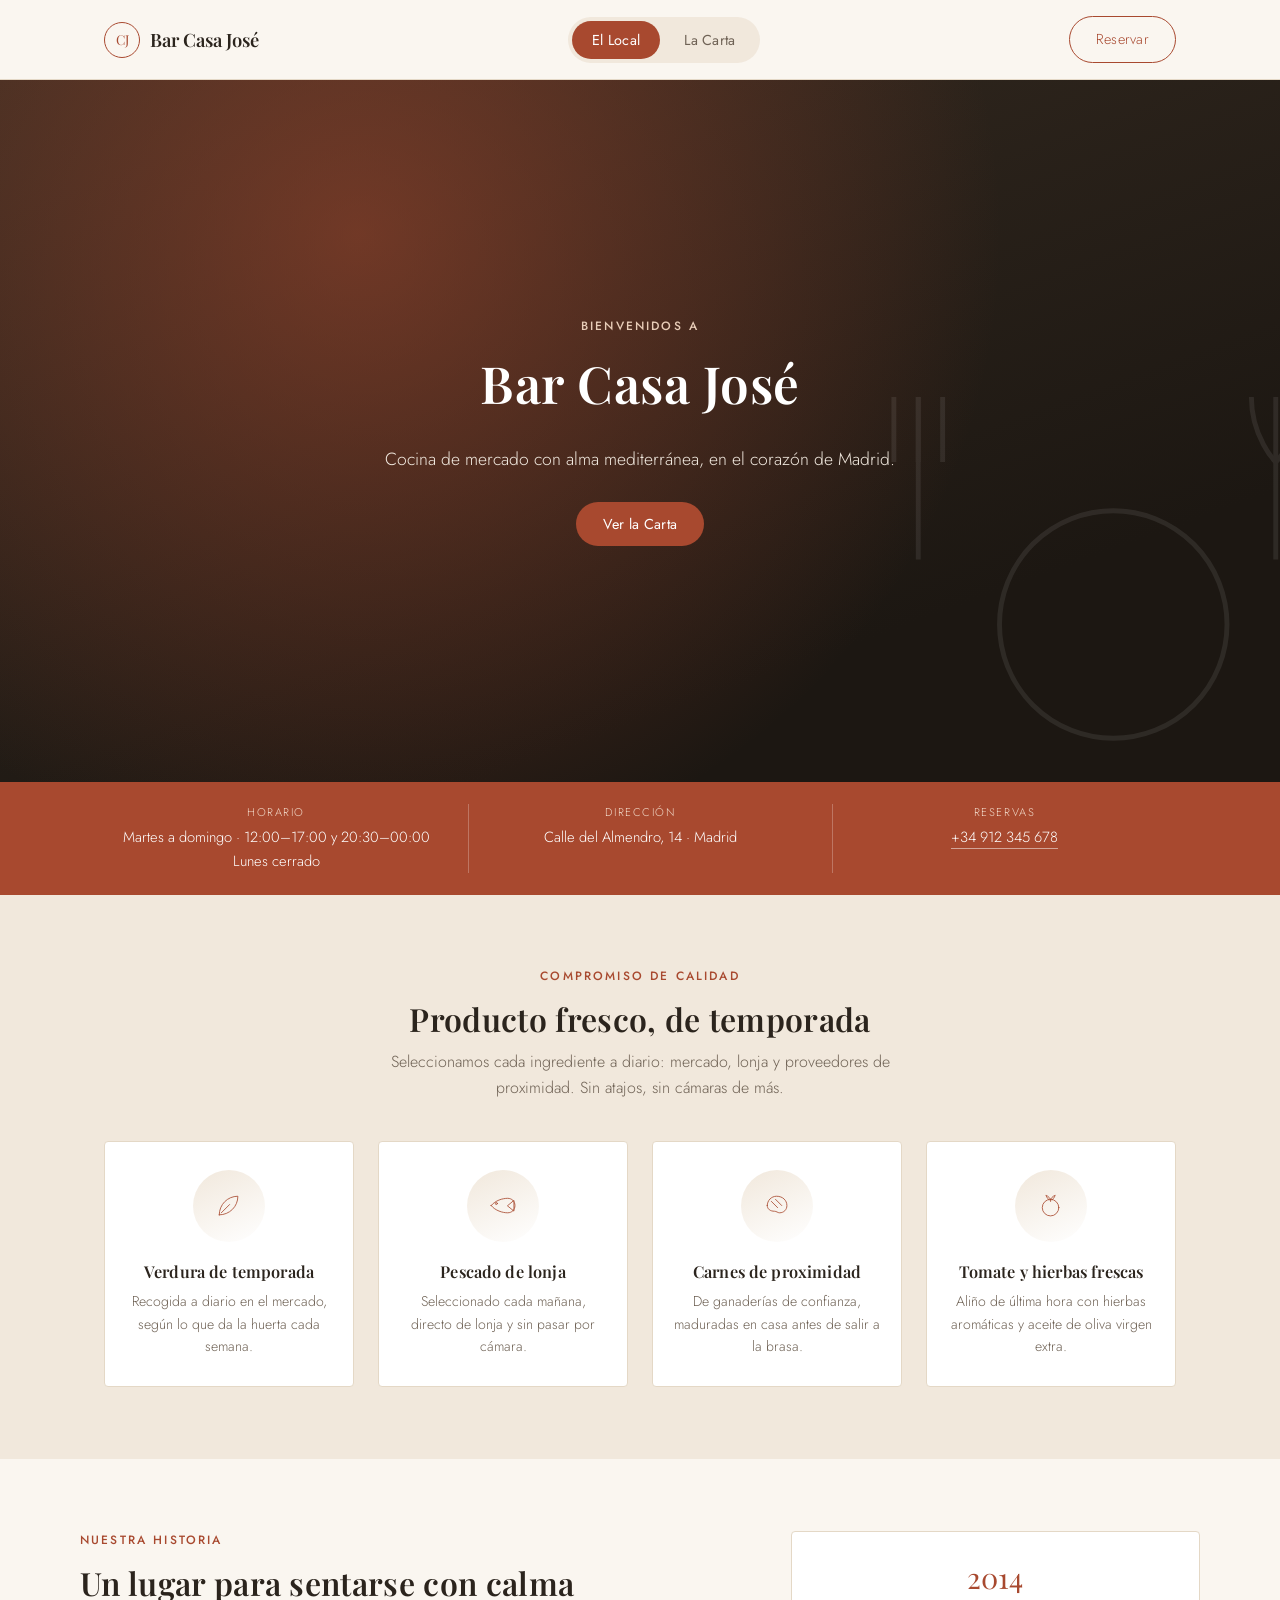
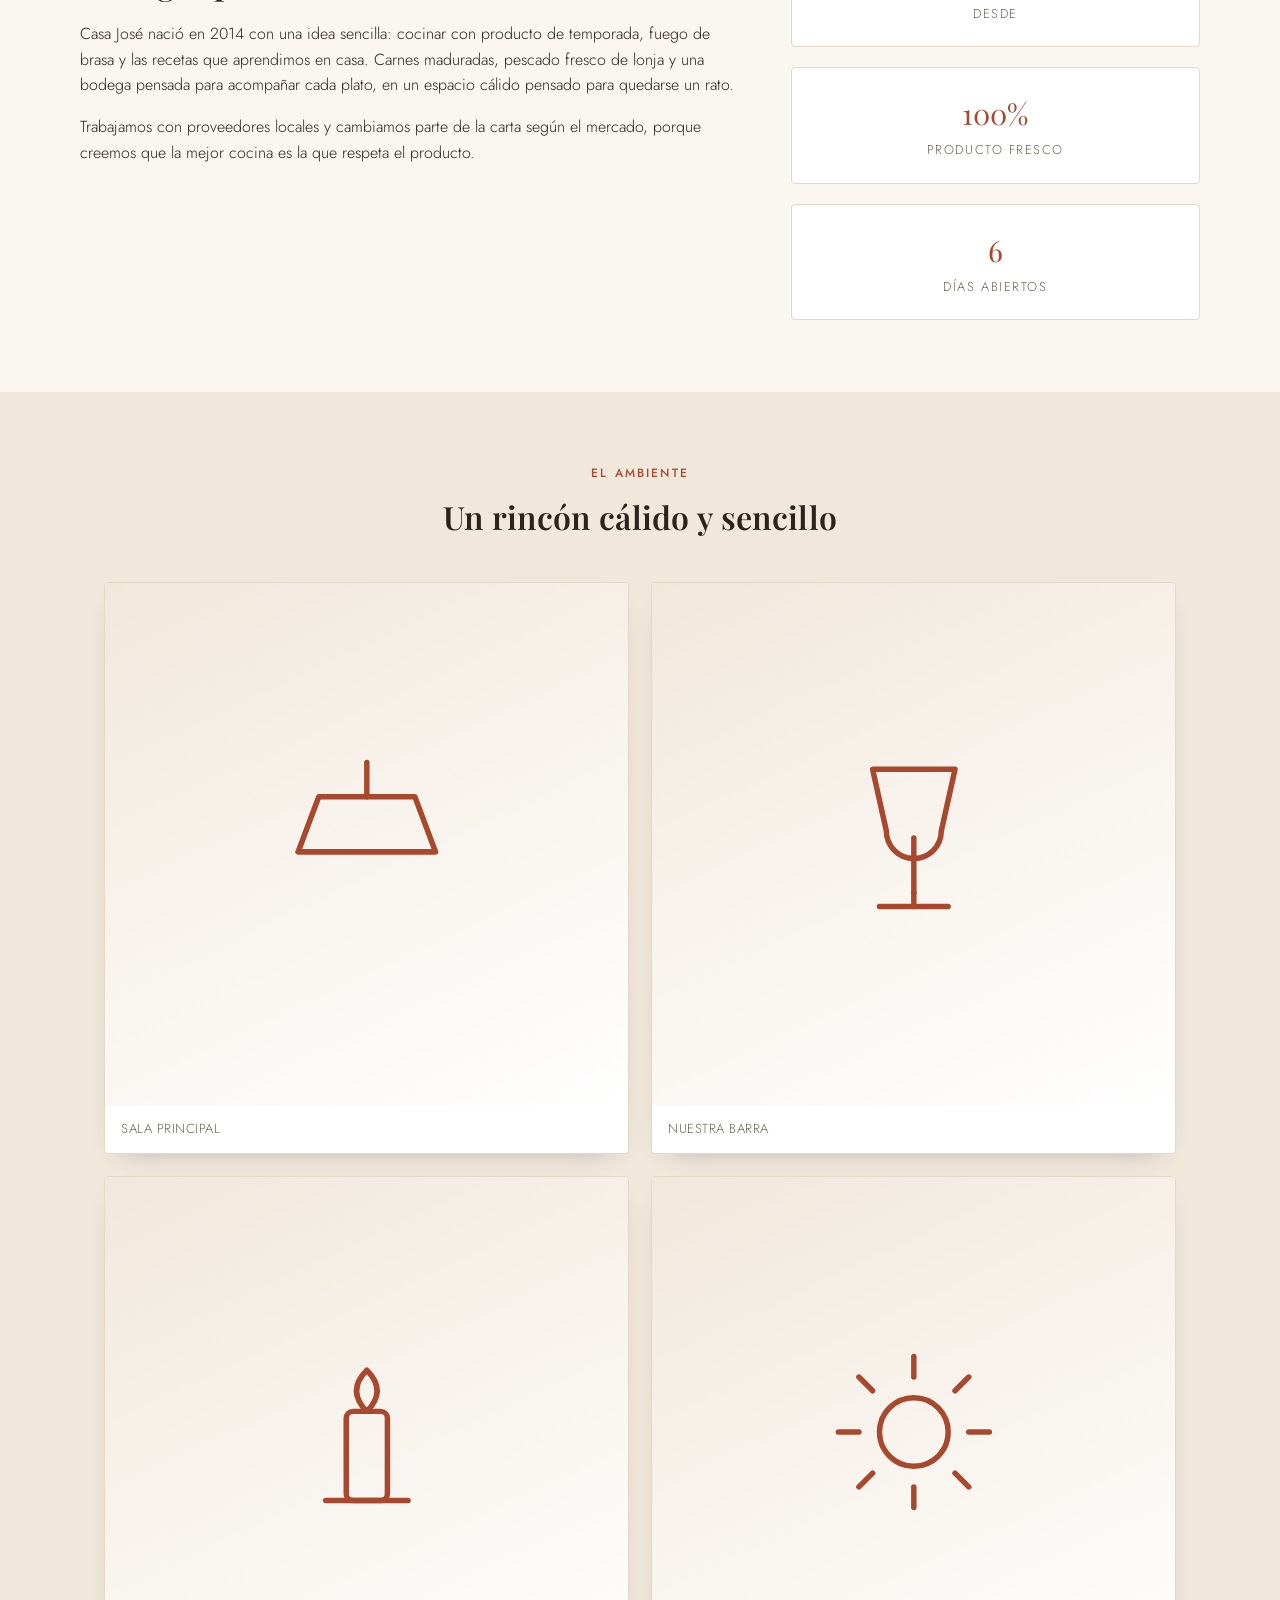
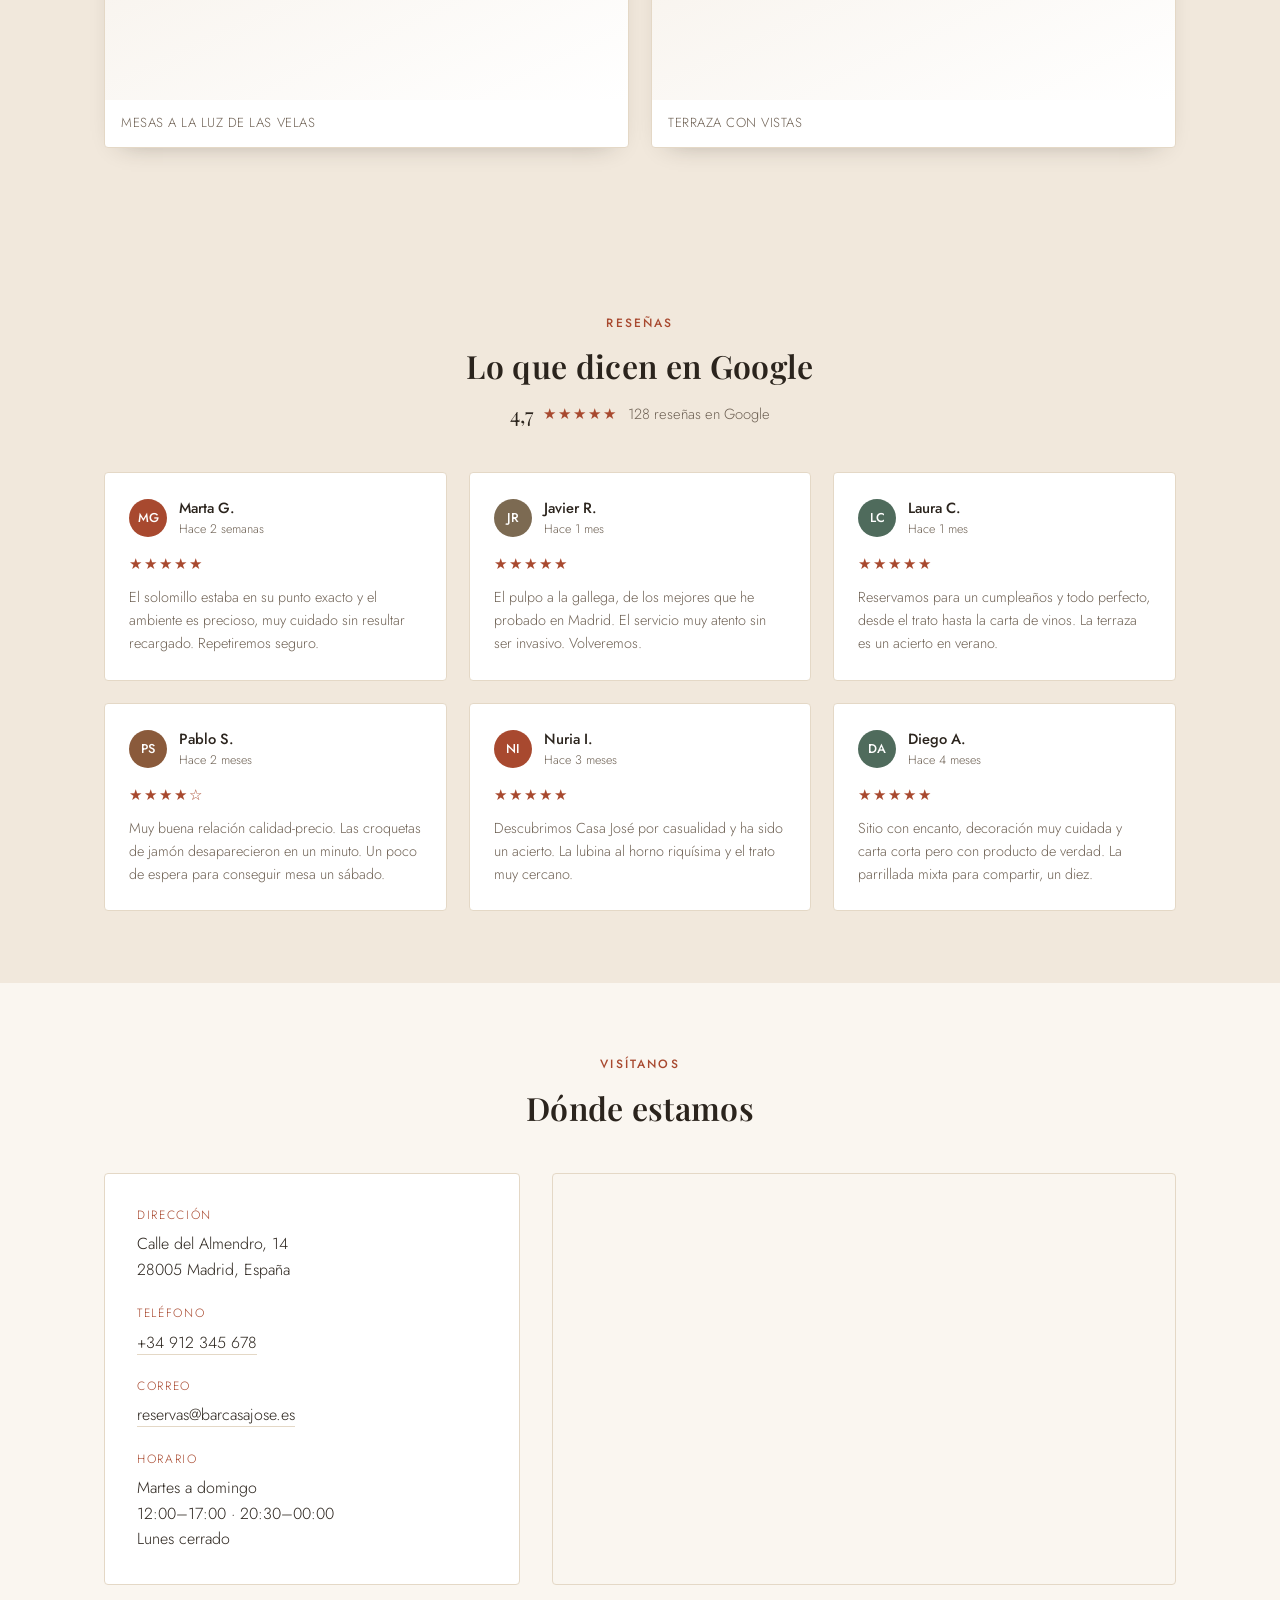
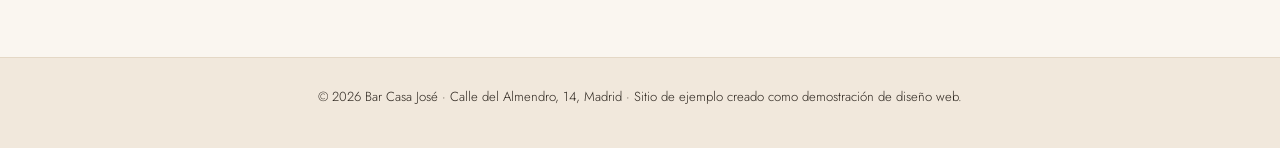
==== commit b153cab1: "Añadir sección de producto fresco al principio de la página Nueva sección "Producto fresco, de tempo" ====
--- a/index.html
+++ b/index.html
@@ -182,6 +182,37 @@
         </div>
       </div>
     </div>
+
+    <section class="section section--produce">
+      <div class="container">
+        <p class="eyebrow center">Compromiso de calidad</p>
+        <h2 class="center">Producto fresco, de temporada</h2>
+        <p class="produce-lead center">Seleccionamos cada ingrediente a diario: mercado, lonja y proveedores de proximidad. Sin atajos, sin cámaras de más.</p>
+
+        <div class="produce-grid">
+          <div class="produce-item">
+            <div class="illus" aria-hidden="true"><svg class="illus__icon"><use href="#ic-leaf"/></svg></div>
+            <h3>Verdura de temporada</h3>
+            <p>Recogida a diario en el mercado, según lo que da la huerta cada semana.</p>
+          </div>
+          <div class="produce-item">
+            <div class="illus" aria-hidden="true"><svg class="illus__icon"><use href="#ic-fish"/></svg></div>
+            <h3>Pescado de lonja</h3>
+            <p>Seleccionado cada mañana, directo de lonja y sin pasar por cámara.</p>
+          </div>
+          <div class="produce-item">
+            <div class="illus" aria-hidden="true"><svg class="illus__icon"><use href="#ic-steak"/></svg></div>
+            <h3>Carnes de proximidad</h3>
+            <p>De ganaderías de confianza, maduradas en casa antes de salir a la brasa.</p>
+          </div>
+          <div class="produce-item">
+            <div class="illus" aria-hidden="true"><svg class="illus__icon"><use href="#ic-tomato"/></svg></div>
+            <h3>Tomate y hierbas frescas</h3>
+            <p>Aliño de última hora con hierbas aromáticas y aceite de oliva virgen extra.</p>
+          </div>
+        </div>
+      </div>
+    </section>
 
     <section class="section container">
       <div class="about">
--- a/css/style.css
+++ b/css/style.css
@@ -317,6 +317,50 @@
   .quick-info__item:first-child { border-top: none; padding-top: 0; }
 }
 
+/* ===== Producto fresco ===== */
+
+.section--produce { background: var(--color-bg-alt); }
+
+.produce-lead {
+  max-width: 560px;
+  margin: -8px auto 40px;
+  color: var(--color-muted);
+}
+
+.produce-grid {
+  display: grid;
+  grid-template-columns: repeat(4, 1fr);
+  gap: 24px;
+}
+
+.produce-item {
+  text-align: center;
+  background: var(--color-surface);
+  border: 1px solid var(--color-border);
+  border-radius: var(--radius);
+  padding: 28px 20px;
+}
+
+.produce-item .illus {
+  width: 72px;
+  height: 72px;
+  aspect-ratio: 1 / 1;
+  border-radius: 50%;
+  margin: 0 auto 16px;
+}
+
+.produce-item .illus__icon { width: 46%; height: 46%; }
+
+.produce-item h3 { font-size: 1.02rem; margin-bottom: .4em; }
+.produce-item p { color: var(--color-muted); font-size: .88rem; margin: 0; }
+
+@media (max-width: 800px) {
+  .produce-grid { grid-template-columns: repeat(2, 1fr); }
+}
+@media (max-width: 460px) {
+  .produce-grid { grid-template-columns: 1fr; }
+}
+
 /* ===== Sobre nosotros ===== */
 
 .about {
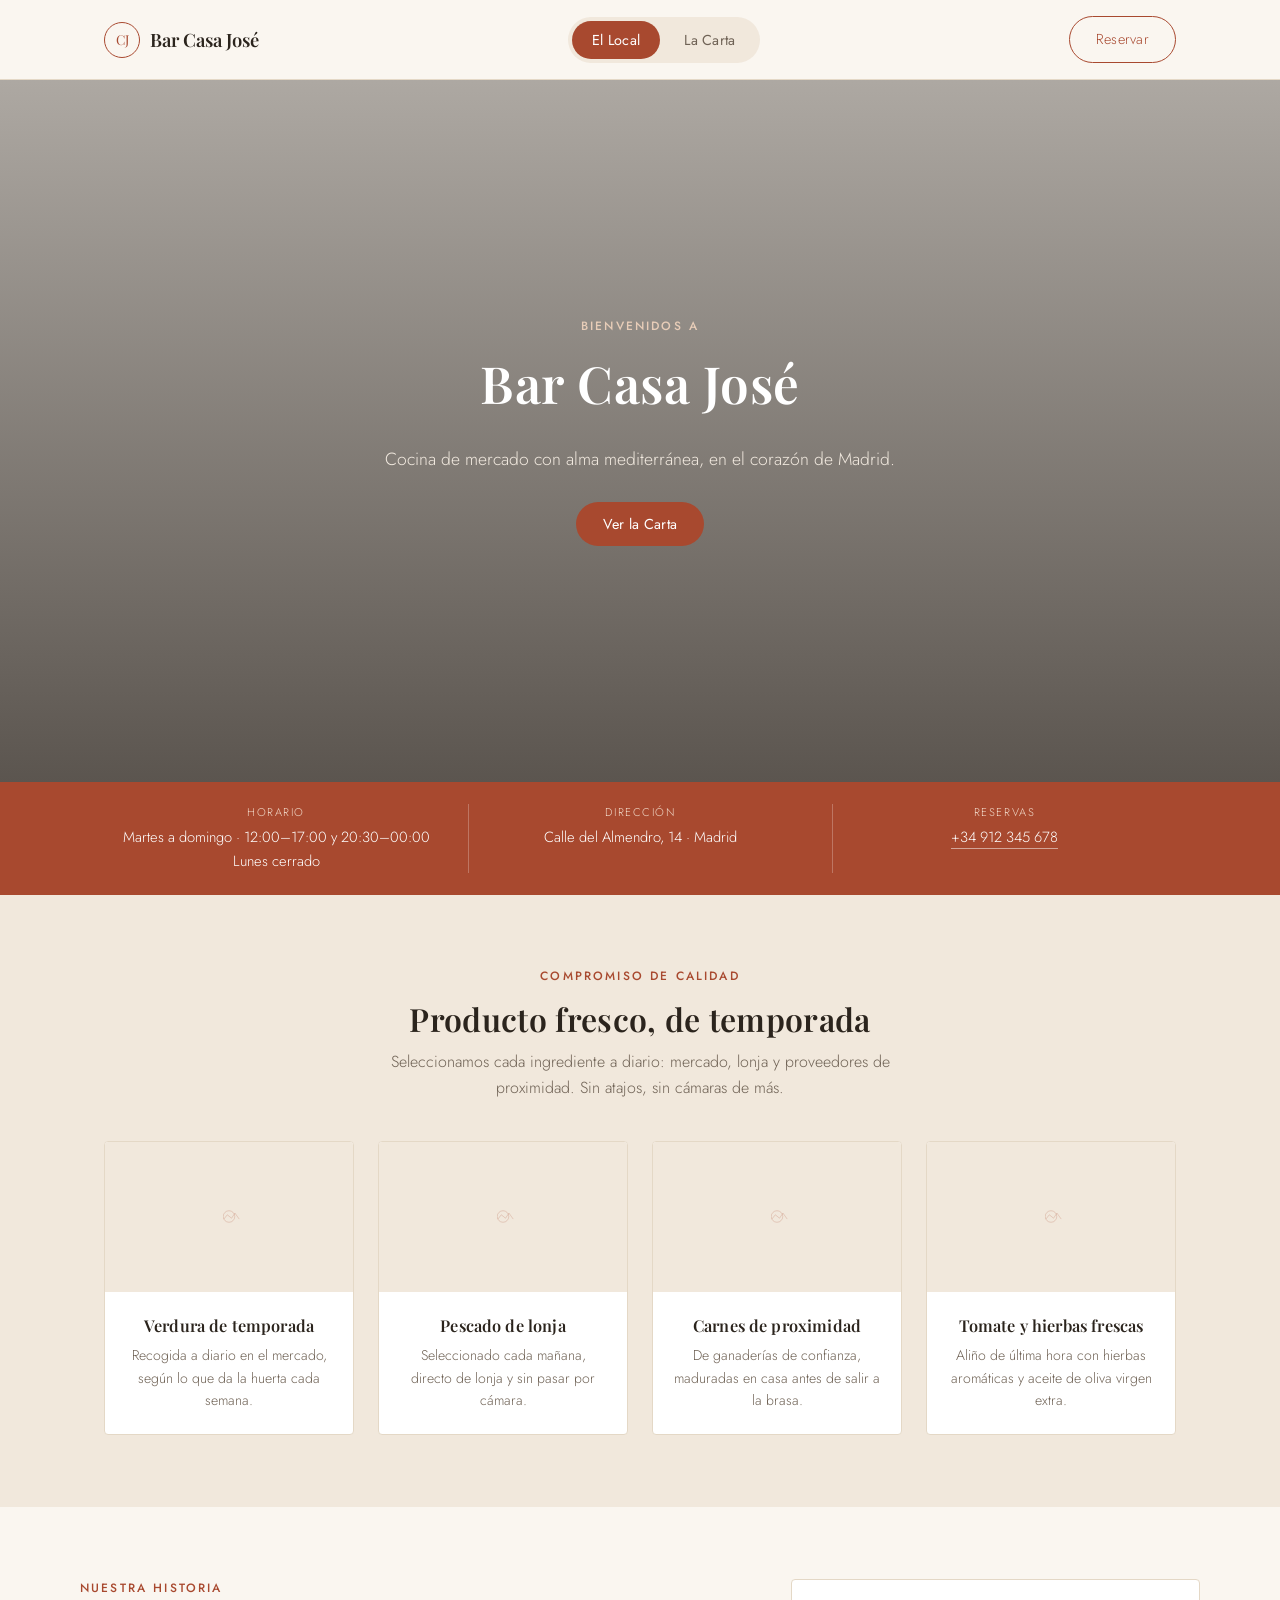
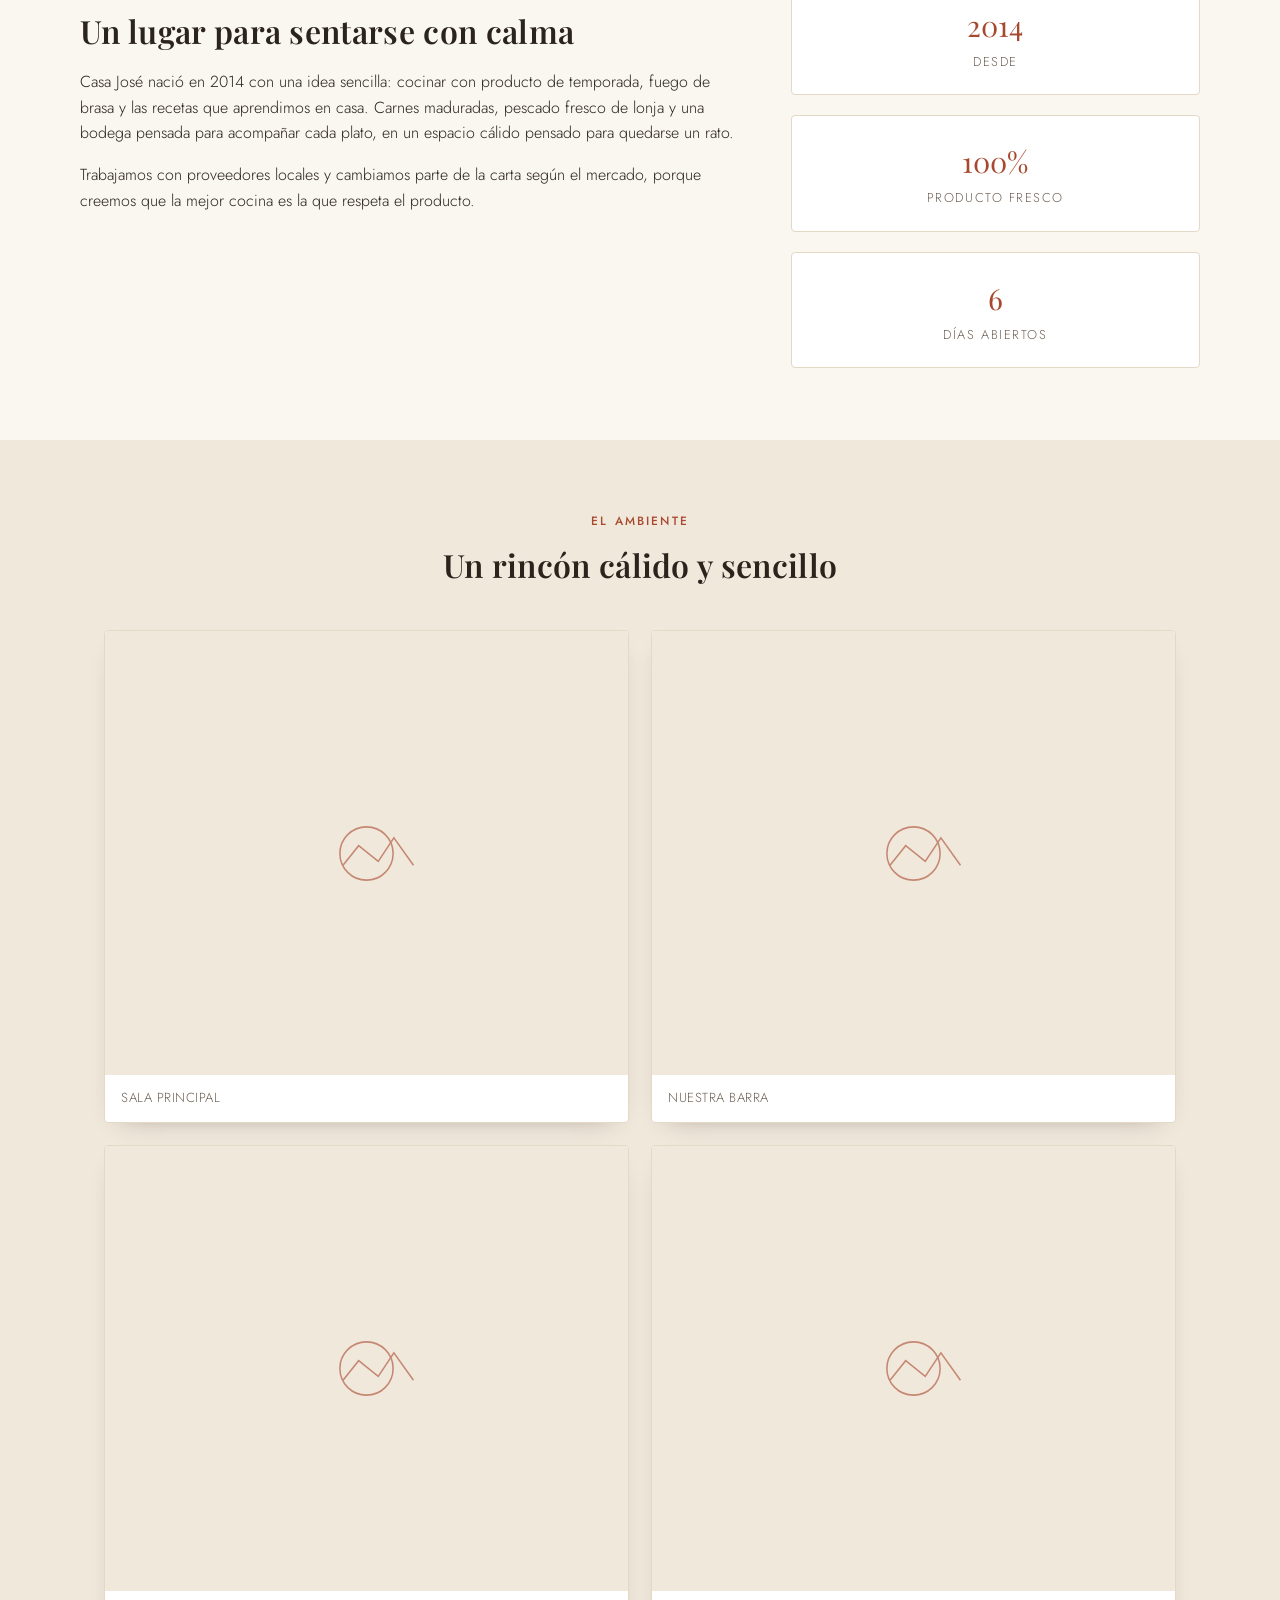
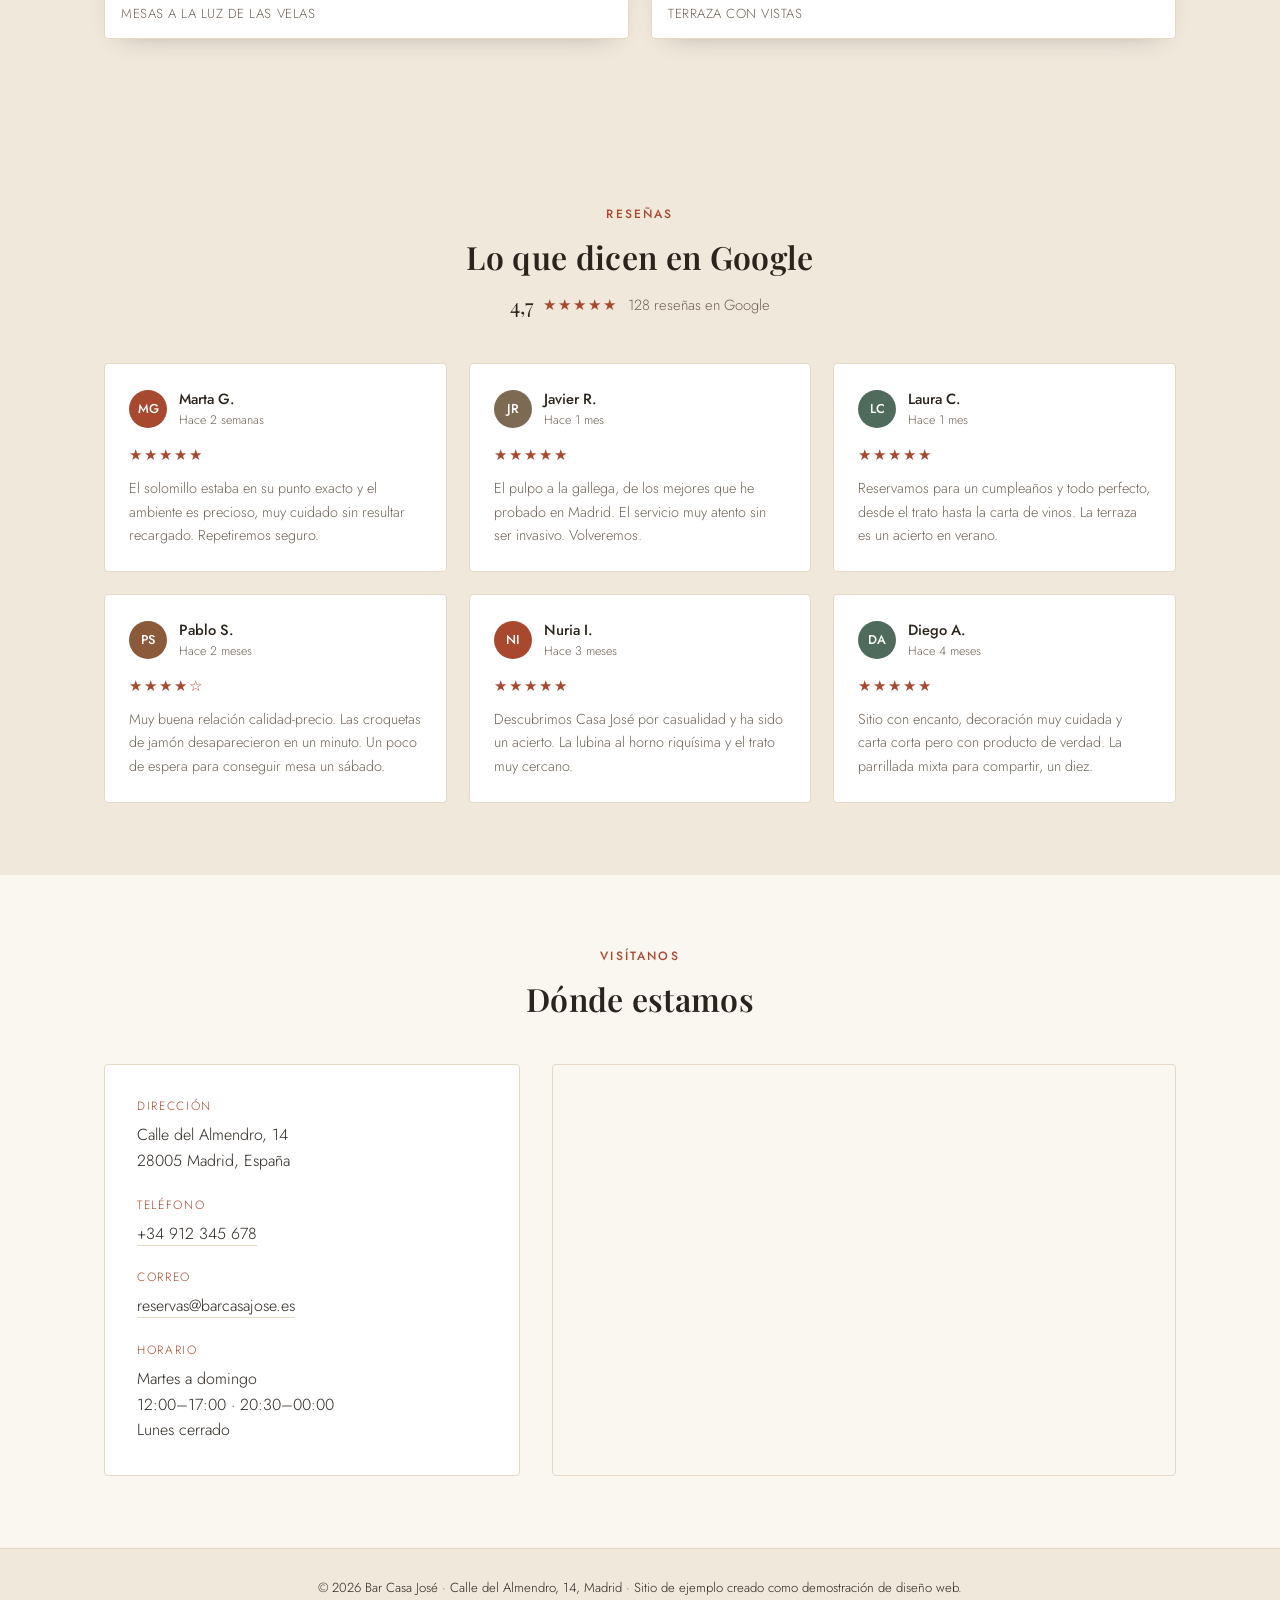
==== commit 3ae90c05: "Volver a fotos reales en Bar Casa José El sitio se usará para presentar mediante capturas de pantall" ====
--- a/index.html
+++ b/index.html
@@ -13,125 +13,6 @@
 </head>
 <body>
 
-<svg aria-hidden="true" style="position:absolute; width:0; height:0; overflow:hidden;">
-<defs>
-<symbol id="ic-plate" viewBox="0 0 64 64">
-  <circle cx="34" cy="36" r="14"/>
-  <line x1="10" y1="8" x2="10" y2="28"/>
-  <line x1="7" y1="8" x2="7" y2="16"/>
-  <line x1="10" y1="8" x2="10" y2="16"/>
-  <line x1="13" y1="8" x2="13" y2="16"/>
-  <line x1="54" y1="8" x2="54" y2="28"/>
-  <path d="M51 8c0 5 3 8 3 8s3-3 3-8"/>
-</symbol>
-<symbol id="ic-leaf" viewBox="0 0 64 64">
-  <path d="M14 50C14 30 30 14 50 14c0 20-16 36-36 36z"/>
-  <path d="M18 46 34 30"/>
-</symbol>
-<symbol id="ic-cheese" viewBox="0 0 64 64">
-  <path d="M10 46 54 46 32 14z"/>
-  <circle cx="30" cy="36" r="2.5"/>
-  <circle cx="38" cy="40" r="2"/>
-</symbol>
-<symbol id="ic-bread" viewBox="0 0 64 64">
-  <path d="M12 46c0-16 9-28 20-28s20 12 20 28z"/>
-  <line x1="12" y1="46" x2="52" y2="46"/>
-  <line x1="22" y1="30" x2="18" y2="42"/>
-  <line x1="32" y1="26" x2="30" y2="42"/>
-  <line x1="42" y1="30" x2="44" y2="42"/>
-</symbol>
-<symbol id="ic-steak" viewBox="0 0 64 64">
-  <path d="M14 32c0-10 8-18 18-18 12 0 20 8 20 18 0 8-6 14-14 14-4 0-6-3-10-3-8 0-14-4-14-11z"/>
-  <line x1="22" y1="24" x2="34" y2="36"/>
-  <line x1="30" y1="20" x2="42" y2="32"/>
-</symbol>
-<symbol id="ic-ribs" viewBox="0 0 64 64">
-  <path d="M12 14v32"/>
-  <path d="M12 18c10-4 20-4 30 0"/>
-  <path d="M12 26c10-4 24-4 34 0"/>
-  <path d="M12 34c10-4 26-4 38 0"/>
-  <path d="M12 42c10-4 28-4 42 0"/>
-</symbol>
-<symbol id="ic-flame" viewBox="0 0 64 64">
-  <path d="M32 8c8 8 14 16 14 24a14 14 0 0 1-28 0c0-5 2-8 5-11 0 4 2 6 4 6-2-6 0-13 5-19z"/>
-</symbol>
-<symbol id="ic-fish" viewBox="0 0 64 64">
-  <path d="M10 32c8-10 22-14 32-14 8 0 14 6 14 14s-6 14-14 14c-10 0-24-4-32-14z"/>
-  <path d="M42 32 54 22v20z"/>
-  <circle cx="20" cy="28" r="2"/>
-</symbol>
-<symbol id="ic-octopus" viewBox="0 0 64 64">
-  <path d="M20 26a12 12 0 0 1 24 0v6H20z"/>
-  <path d="M20 32c-2 6-6 8-6 14"/>
-  <path d="M26 32c-1 7-4 9-3 16"/>
-  <path d="M32 32v18"/>
-  <path d="M38 32c1 7 4 9 3 16"/>
-  <path d="M44 32c2 6 6 8 6 14"/>
-</symbol>
-<symbol id="ic-shrimp" viewBox="0 0 64 64">
-  <path d="M46 14c-14 0-26 12-26 26 0 6 3 9 3 9"/>
-  <path d="M20 46c-4 0-8 2-8 2"/>
-  <path d="M46 14c4 0 6 3 6 3"/>
-  <path d="M14 26 8 22"/>
-  <path d="M14 30 8 30"/>
-</symbol>
-<symbol id="ic-candle" viewBox="0 0 64 64">
-  <rect x="26" y="24" width="12" height="26" rx="2"/>
-  <path d="M32 24c-4-4-4-8 0-12 4 4 4 8 0 12z"/>
-  <line x1="20" y1="50" x2="44" y2="50"/>
-</symbol>
-<symbol id="ic-lamp" viewBox="0 0 64 64">
-  <line x1="32" y1="8" x2="32" y2="18"/>
-  <path d="M18 18h28l6 16H12z"/>
-  <line x1="12" y1="34" x2="52" y2="34"/>
-</symbol>
-<symbol id="ic-glass" viewBox="0 0 64 64">
-  <path d="M20 10h24l-4 18a8 8 0 0 1-16 0z"/>
-  <line x1="32" y1="30" x2="32" y2="46"/>
-  <line x1="22" y1="50" x2="42" y2="50"/>
-  <line x1="32" y1="46" x2="32" y2="50"/>
-</symbol>
-<symbol id="ic-sun" viewBox="0 0 64 64">
-  <circle cx="32" cy="30" r="10"/>
-  <line x1="32" y1="8" x2="32" y2="14"/>
-  <line x1="32" y1="46" x2="32" y2="52"/>
-  <line x1="10" y1="30" x2="16" y2="30"/>
-  <line x1="48" y1="30" x2="54" y2="30"/>
-  <line x1="16" y1="14" x2="20" y2="18"/>
-  <line x1="44" y1="42" x2="48" y2="46"/>
-  <line x1="48" y1="14" x2="44" y2="18"/>
-  <line x1="20" y1="42" x2="16" y2="46"/>
-</symbol>
-<symbol id="ic-pizza" viewBox="0 0 64 64">
-  <path d="M32 10 54 46H10z"/>
-  <path d="M14 46a20 20 0 0 1 36 0"/>
-  <circle cx="28" cy="28" r="2"/>
-  <circle cx="36" cy="32" r="2"/>
-  <circle cx="32" cy="22" r="2"/>
-</symbol>
-<symbol id="ic-oven" viewBox="0 0 64 64">
-  <path d="M12 50V30a20 20 0 0 1 40 0v20z"/>
-  <path d="M20 50V32a12 12 0 0 1 24 0v18"/>
-  <path d="M30 40c-3 3-3 6 0 8 3-2 3-5 0-8z"/>
-</symbol>
-<symbol id="ic-wheat" viewBox="0 0 64 64">
-  <line x1="32" y1="14" x2="32" y2="50"/>
-  <path d="M32 18c-4-2-8 0-8 4 4 2 8 0 8-4z"/>
-  <path d="M32 18c4-2 8 0 8 4-4 2-8 0-8-4z"/>
-  <path d="M32 26c-4-2-8 0-8 4 4 2 8 0 8-4z"/>
-  <path d="M32 26c4-2 8 0 8 4-4 2-8 0-8-4z"/>
-  <path d="M32 34c-4-2-8 0-8 4 4 2 8 0 8-4z"/>
-  <path d="M32 34c4-2 8 0 8 4-4 2-8 0-8-4z"/>
-</symbol>
-<symbol id="ic-tomato" viewBox="0 0 64 64">
-  <circle cx="32" cy="36" r="16"/>
-  <path d="M32 20c-3-6-9-8-9-8s2 6 6 9"/>
-  <path d="M32 20c3-6 9-8 9-8s-2 6-6 9"/>
-  <line x1="32" y1="20" x2="32" y2="24"/>
-</symbol>
-</defs>
-</svg>
-
 <header class="site-header">
   <div class="site-header__inner">
     <a class="brand" href="#local">
@@ -156,8 +37,7 @@
   <!-- ================= VENTANA 1: EL LOCAL ================= -->
   <section id="local" class="window is-active" data-window="local">
 
-    <div class="hero">
-      <svg class="hero__watermark" viewBox="0 0 64 64" aria-hidden="true"><use href="#ic-plate"/></svg>
+    <div class="hero" style="background-image:linear-gradient(180deg, rgba(30,23,17,.35), rgba(30,23,17,.72)), url('https://unsplash.com/photos/ArL3c8o_9SM/download?force=true&w=1600');">
       <div class="hero__content">
         <p class="eyebrow">Bienvenidos a</p>
         <h1>Bar Casa José</h1>
@@ -191,22 +71,22 @@
 
         <div class="produce-grid">
           <div class="produce-item">
-            <div class="illus" aria-hidden="true"><svg class="illus__icon"><use href="#ic-leaf"/></svg></div>
+            <div class="produce-item__media"><img src="https://unsplash.com/photos/adagF9w9f8w/download?force=true&w=500" alt="Verduras de temporada seleccionadas" loading="lazy"></div>
             <h3>Verdura de temporada</h3>
             <p>Recogida a diario en el mercado, según lo que da la huerta cada semana.</p>
           </div>
           <div class="produce-item">
-            <div class="illus" aria-hidden="true"><svg class="illus__icon"><use href="#ic-fish"/></svg></div>
+            <div class="produce-item__media"><img src="https://unsplash.com/photos/PlTlgc0HNUo/download?force=true&w=500" alt="Pescado fresco de lonja" loading="lazy"></div>
             <h3>Pescado de lonja</h3>
             <p>Seleccionado cada mañana, directo de lonja y sin pasar por cámara.</p>
           </div>
           <div class="produce-item">
-            <div class="illus" aria-hidden="true"><svg class="illus__icon"><use href="#ic-steak"/></svg></div>
+            <div class="produce-item__media"><img src="https://unsplash.com/photos/lpkDVZF_cbw/download?force=true&w=500" alt="Carnes de proximidad" loading="lazy"></div>
             <h3>Carnes de proximidad</h3>
             <p>De ganaderías de confianza, maduradas en casa antes de salir a la brasa.</p>
           </div>
           <div class="produce-item">
-            <div class="illus" aria-hidden="true"><svg class="illus__icon"><use href="#ic-tomato"/></svg></div>
+            <div class="produce-item__media"><img src="https://unsplash.com/photos/VV-KRDpSuek/download?force=true&w=500" alt="Tomate y hierbas frescas de temporada" loading="lazy"></div>
             <h3>Tomate y hierbas frescas</h3>
             <p>Aliño de última hora con hierbas aromáticas y aceite de oliva virgen extra.</p>
           </div>
@@ -245,19 +125,19 @@
         <h2 class="center">Un rincón cálido y sencillo</h2>
         <div class="gallery">
           <figure class="gallery__item">
-            <div class="illus" aria-hidden="true"><svg class="illus__icon"><use href="#ic-lamp"/></svg></div>
+            <img src="https://unsplash.com/photos/ArL3c8o_9SM/download?force=true&w=1000" alt="Sala interior de Bar Casa José, decoración cálida y minimalista" loading="lazy">
             <figcaption>Sala principal</figcaption>
           </figure>
           <figure class="gallery__item">
-            <div class="illus" aria-hidden="true"><svg class="illus__icon"><use href="#ic-candle"/></svg></div>
+            <img src="https://unsplash.com/photos/MpVNraz312g/download?force=true&w=800" alt="Mesa preparada con velas en Bar Casa José" loading="lazy">
             <figcaption>Mesas a la luz de las velas</figcaption>
           </figure>
           <figure class="gallery__item">
-            <div class="illus" aria-hidden="true"><svg class="illus__icon"><use href="#ic-glass"/></svg></div>
+            <img src="https://unsplash.com/photos/GHvYHurRvUU/download?force=true&w=800" alt="Barra de Bar Casa José" loading="lazy">
             <figcaption>Nuestra barra</figcaption>
           </figure>
           <figure class="gallery__item">
-            <div class="illus" aria-hidden="true"><svg class="illus__icon"><use href="#ic-sun"/></svg></div>
+            <img src="https://unsplash.com/photos/ksYCzSUbYo4/download?force=true&w=1200" alt="Terraza de Bar Casa José" loading="lazy">
             <figcaption>Terraza con vistas</figcaption>
           </figure>
         </div>
@@ -416,7 +296,7 @@
         <h2 class="menu-category__title">Entrantes</h2>
         <div class="dish-grid">
           <article class="dish-card">
-            <div class="illus" aria-hidden="true"><svg class="illus__icon"><use href="#ic-plate"/></svg></div>
+            <img src="https://unsplash.com/photos/4Wsd1Xc-pI4/download?force=true&w=700" alt="Croquetas caseras de jamón ibérico" loading="lazy">
             <div class="dish-card__body">
               <div class="dish-card__row">
                 <h3>Croquetas Caseras de Jamón Ibérico</h3>
@@ -426,7 +306,7 @@
             </div>
           </article>
           <article class="dish-card">
-            <div class="illus" aria-hidden="true"><svg class="illus__icon"><use href="#ic-leaf"/></svg></div>
+            <img src="https://unsplash.com/photos/d825JrXvun8/download?force=true&w=700" alt="Ensalada Casa José con burrata y tomate" loading="lazy">
             <div class="dish-card__body">
               <div class="dish-card__row">
                 <h3>Ensalada Casa José</h3>
@@ -436,7 +316,7 @@
             </div>
           </article>
           <article class="dish-card">
-            <div class="illus" aria-hidden="true"><svg class="illus__icon"><use href="#ic-cheese"/></svg></div>
+            <img src="https://unsplash.com/photos/qMX3AdGwm0o/download?force=true&w=700" alt="Tabla de quesos artesanos" loading="lazy">
             <div class="dish-card__body">
               <div class="dish-card__row">
                 <h3>Tabla de Quesos Artesanos</h3>
@@ -446,7 +326,7 @@
             </div>
           </article>
           <article class="dish-card">
-            <div class="illus" aria-hidden="true"><svg class="illus__icon"><use href="#ic-bread"/></svg></div>
+            <img src="https://unsplash.com/photos/OwhL1lhzOOI/download?force=true&w=700" alt="Pan con tomate y jamón" loading="lazy">
             <div class="dish-card__body">
               <div class="dish-card__row">
                 <h3>Pan con Tomate y Jamón</h3>
@@ -463,7 +343,7 @@
         <h2 class="menu-category__title">Carnes</h2>
         <div class="dish-grid">
           <article class="dish-card">
-            <div class="illus" aria-hidden="true"><svg class="illus__icon"><use href="#ic-steak"/></svg></div>
+            <img src="https://unsplash.com/photos/lpkDVZF_cbw/download?force=true&w=700" alt="Solomillo de ternera a la parrilla" loading="lazy">
             <div class="dish-card__body">
               <div class="dish-card__row">
                 <h3>Solomillo de Ternera a la Parrilla</h3>
@@ -473,7 +353,7 @@
             </div>
           </article>
           <article class="dish-card">
-            <div class="illus" aria-hidden="true"><svg class="illus__icon"><use href="#ic-ribs"/></svg></div>
+            <img src="https://unsplash.com/photos/QtLYiB6P-KM/download?force=true&w=700" alt="Costillas de cerdo ibérico BBQ" loading="lazy">
             <div class="dish-card__body">
               <div class="dish-card__row">
                 <h3>Costillas de Cerdo Ibérico BBQ</h3>
@@ -483,7 +363,7 @@
             </div>
           </article>
           <article class="dish-card">
-            <div class="illus" aria-hidden="true"><svg class="illus__icon"><use href="#ic-steak"/></svg></div>
+            <img src="https://unsplash.com/photos/WuKFf6EGswY/download?force=true&w=700" alt="Entrecot a la brasa con patatas" loading="lazy">
             <div class="dish-card__body">
               <div class="dish-card__row">
                 <h3>Entrecot a la Brasa</h3>
@@ -493,7 +373,7 @@
             </div>
           </article>
           <article class="dish-card">
-            <div class="illus" aria-hidden="true"><svg class="illus__icon"><use href="#ic-flame"/></svg></div>
+            <img src="https://unsplash.com/photos/ocJjygT0rGM/download?force=true&w=700" alt="Parrillada mixta de la casa" loading="lazy">
             <div class="dish-card__body">
               <div class="dish-card__row">
                 <h3>Parrillada Mixta de la Casa</h3>
@@ -510,7 +390,7 @@
         <h2 class="menu-category__title">Pescados</h2>
         <div class="dish-grid">
           <article class="dish-card">
-            <div class="illus" aria-hidden="true"><svg class="illus__icon"><use href="#ic-fish"/></svg></div>
+            <img src="https://unsplash.com/photos/PlTlgc0HNUo/download?force=true&w=700" alt="Salmón a la plancha con verduras" loading="lazy">
             <div class="dish-card__body">
               <div class="dish-card__row">
                 <h3>Salmón a la Plancha</h3>
@@ -520,7 +400,7 @@
             </div>
           </article>
           <article class="dish-card">
-            <div class="illus" aria-hidden="true"><svg class="illus__icon"><use href="#ic-octopus"/></svg></div>
+            <img src="https://unsplash.com/photos/-7ZtWjzo-68/download?force=true&w=700" alt="Pulpo a la gallega" loading="lazy">
             <div class="dish-card__body">
               <div class="dish-card__row">
                 <h3>Pulpo a la Gallega</h3>
@@ -530,7 +410,7 @@
             </div>
           </article>
           <article class="dish-card">
-            <div class="illus" aria-hidden="true"><svg class="illus__icon"><use href="#ic-shrimp"/></svg></div>
+            <img src="https://unsplash.com/photos/zjySZK7wwfU/download?force=true&w=700" alt="Gambas al ajillo" loading="lazy">
             <div class="dish-card__body">
               <div class="dish-card__row">
                 <h3>Gambas al Ajillo</h3>
@@ -540,7 +420,7 @@
             </div>
           </article>
           <article class="dish-card">
-            <div class="illus" aria-hidden="true"><svg class="illus__icon"><use href="#ic-fish"/></svg></div>
+            <img src="https://unsplash.com/photos/isHUj3N0194/download?force=true&w=700" alt="Lubina al horno con limón" loading="lazy">
             <div class="dish-card__body">
               <div class="dish-card__row">
                 <h3>Lubina al Horno con Limón</h3>
--- a/css/style.css
+++ b/css/style.css
@@ -33,31 +33,9 @@
 }
 
 img { max-width: 100%; display: block; }
+img.img-fallback { object-fit: contain !important; padding: 20%; background: var(--color-bg-alt); }
 
 a { color: inherit; }
-
-/* ===== Ilustraciones (sustituyen a las fotografías) ===== */
-
-.illus {
-  width: 100%;
-  height: 100%;
-  aspect-ratio: 4 / 3;
-  display: flex;
-  align-items: center;
-  justify-content: center;
-  background: linear-gradient(155deg, var(--color-bg-alt), var(--color-surface));
-}
-
-.illus__icon {
-  width: 42%;
-  height: 42%;
-  color: var(--color-primary);
-  fill: none;
-  stroke: currentColor;
-  stroke-width: 1.6;
-  stroke-linecap: round;
-  stroke-linejoin: round;
-}
 
 .container {
   max-width: var(--container-w);
@@ -232,12 +210,9 @@
 /* ===== Hero (El Local) ===== */
 
 .hero {
-  position: relative;
   min-height: 78vh;
-  overflow: hidden;
-  background:
-    radial-gradient(circle at 28% 22%, rgba(168, 73, 47, .55), transparent 60%),
-    linear-gradient(160deg, #362b21 0%, #1c1712 75%);
+  background-size: cover;
+  background-position: center;
   display: flex;
   align-items: center;
   justify-content: center;
@@ -246,31 +221,7 @@
   padding: 24px;
 }
 
-.hero__watermark {
-  position: absolute;
-  right: -6%;
-  bottom: -10%;
-  width: 46vw;
-  max-width: 520px;
-  height: auto;
-  color: #fff;
-  fill: none;
-  stroke: currentColor;
-  stroke-width: .6;
-  opacity: .08;
-  animation: watermark-breathe 16s ease-in-out infinite alternate;
-}
-
-@keyframes watermark-breathe {
-  from { transform: scale(1) rotate(0deg); }
-  to { transform: scale(1.08) rotate(3deg); }
-}
-
-@media (prefers-reduced-motion: reduce) {
-  .hero__watermark { animation: none; }
-}
-
-.hero__content { position: relative; max-width: 620px; }
+.hero__content { max-width: 620px; }
 .hero__content h1 { color: #fff; }
 .hero__content .eyebrow { color: #e8cdb8; }
 .hero__tagline { color: #f1e9df; font-size: 1.1rem; margin-bottom: 1.6em; }
@@ -338,21 +289,14 @@
   background: var(--color-surface);
   border: 1px solid var(--color-border);
   border-radius: var(--radius);
-  padding: 28px 20px;
-}
-
-.produce-item .illus {
-  width: 72px;
-  height: 72px;
-  aspect-ratio: 1 / 1;
-  border-radius: 50%;
-  margin: 0 auto 16px;
-}
-
-.produce-item .illus__icon { width: 46%; height: 46%; }
-
-.produce-item h3 { font-size: 1.02rem; margin-bottom: .4em; }
-.produce-item p { color: var(--color-muted); font-size: .88rem; margin: 0; }
+  overflow: hidden;
+}
+
+.produce-item__media { width: 100%; height: 150px; overflow: hidden; }
+.produce-item__media img { width: 100%; height: 100%; object-fit: cover; }
+
+.produce-item h3 { font-size: 1.02rem; margin: 20px 20px .4em; }
+.produce-item p { color: var(--color-muted); font-size: .88rem; margin: 0 20px 22px; }
 
 @media (max-width: 800px) {
   .produce-grid { grid-template-columns: repeat(2, 1fr); }
@@ -428,11 +372,13 @@
   box-shadow: 0 10px 26px -18px rgba(43, 36, 29, .45);
 }
 
-.gallery__item .illus {
-  aspect-ratio: 1 / 1;
+.gallery__item img {
+  width: 100%;
+  height: auto;
+  display: block;
   transition: transform .6s ease;
 }
-.gallery__item:hover .illus { transform: scale(1.03); }
+.gallery__item:hover img { transform: scale(1.03); }
 
 .gallery__item figcaption {
   padding: 12px 16px 14px;
@@ -634,9 +580,10 @@
   flex-direction: column;
 }
 
-.dish-card .illus {
+.dish-card img {
+  width: 100%;
   height: 210px;
-  aspect-ratio: auto;
+  object-fit: cover;
 }
 
 .dish-card__body { padding: 20px 22px 22px; }
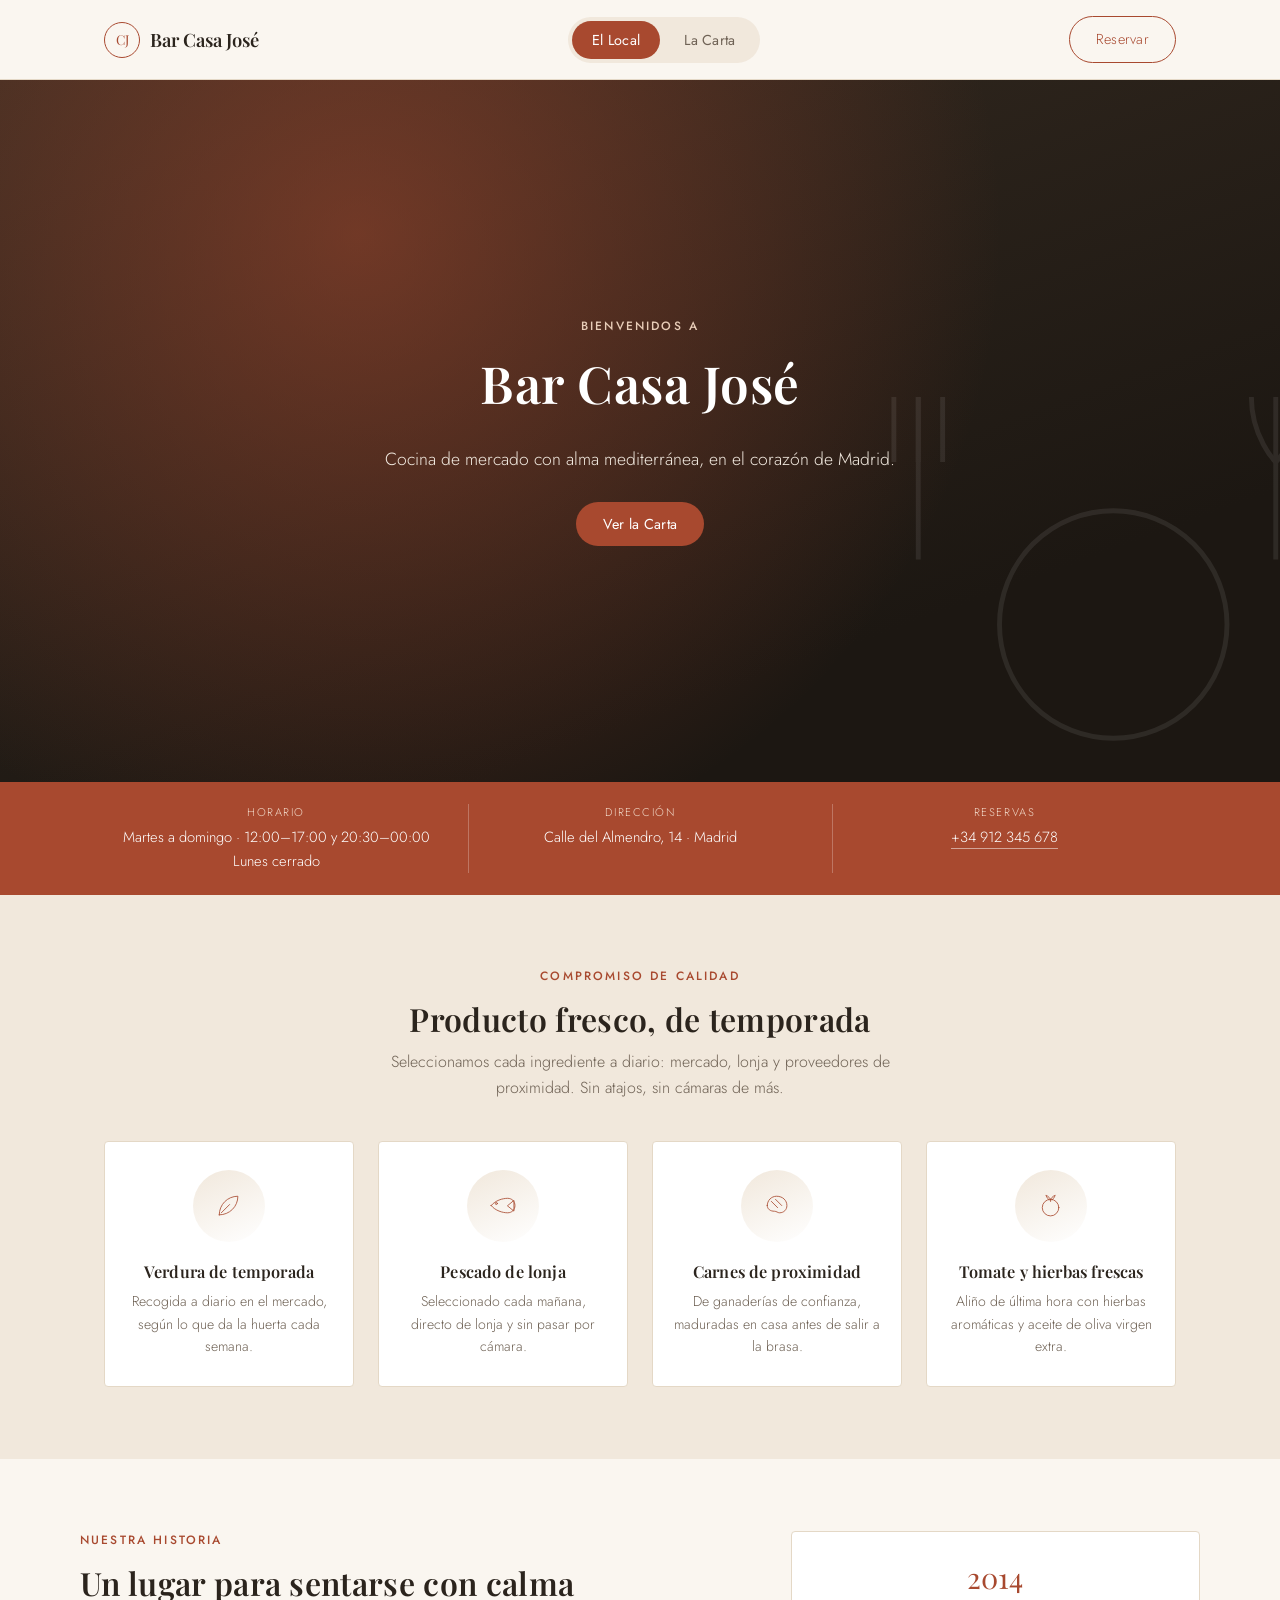
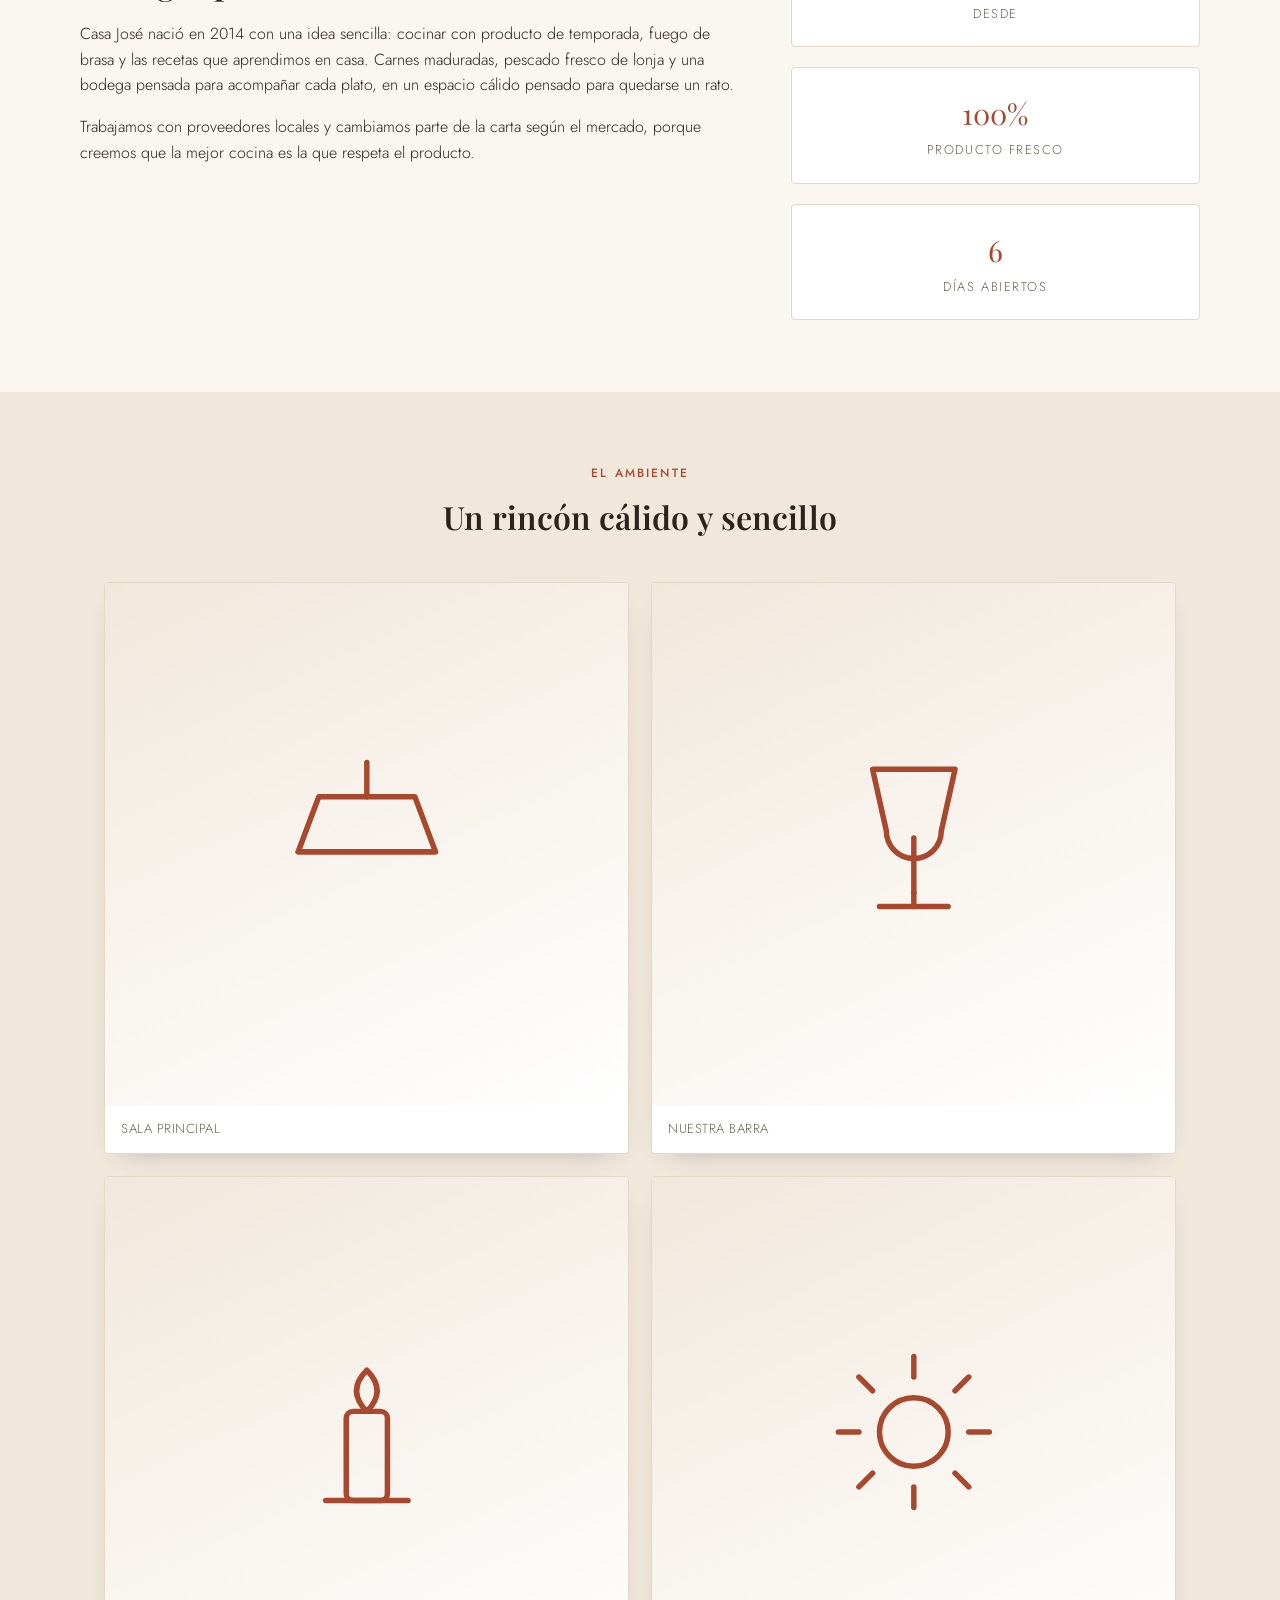
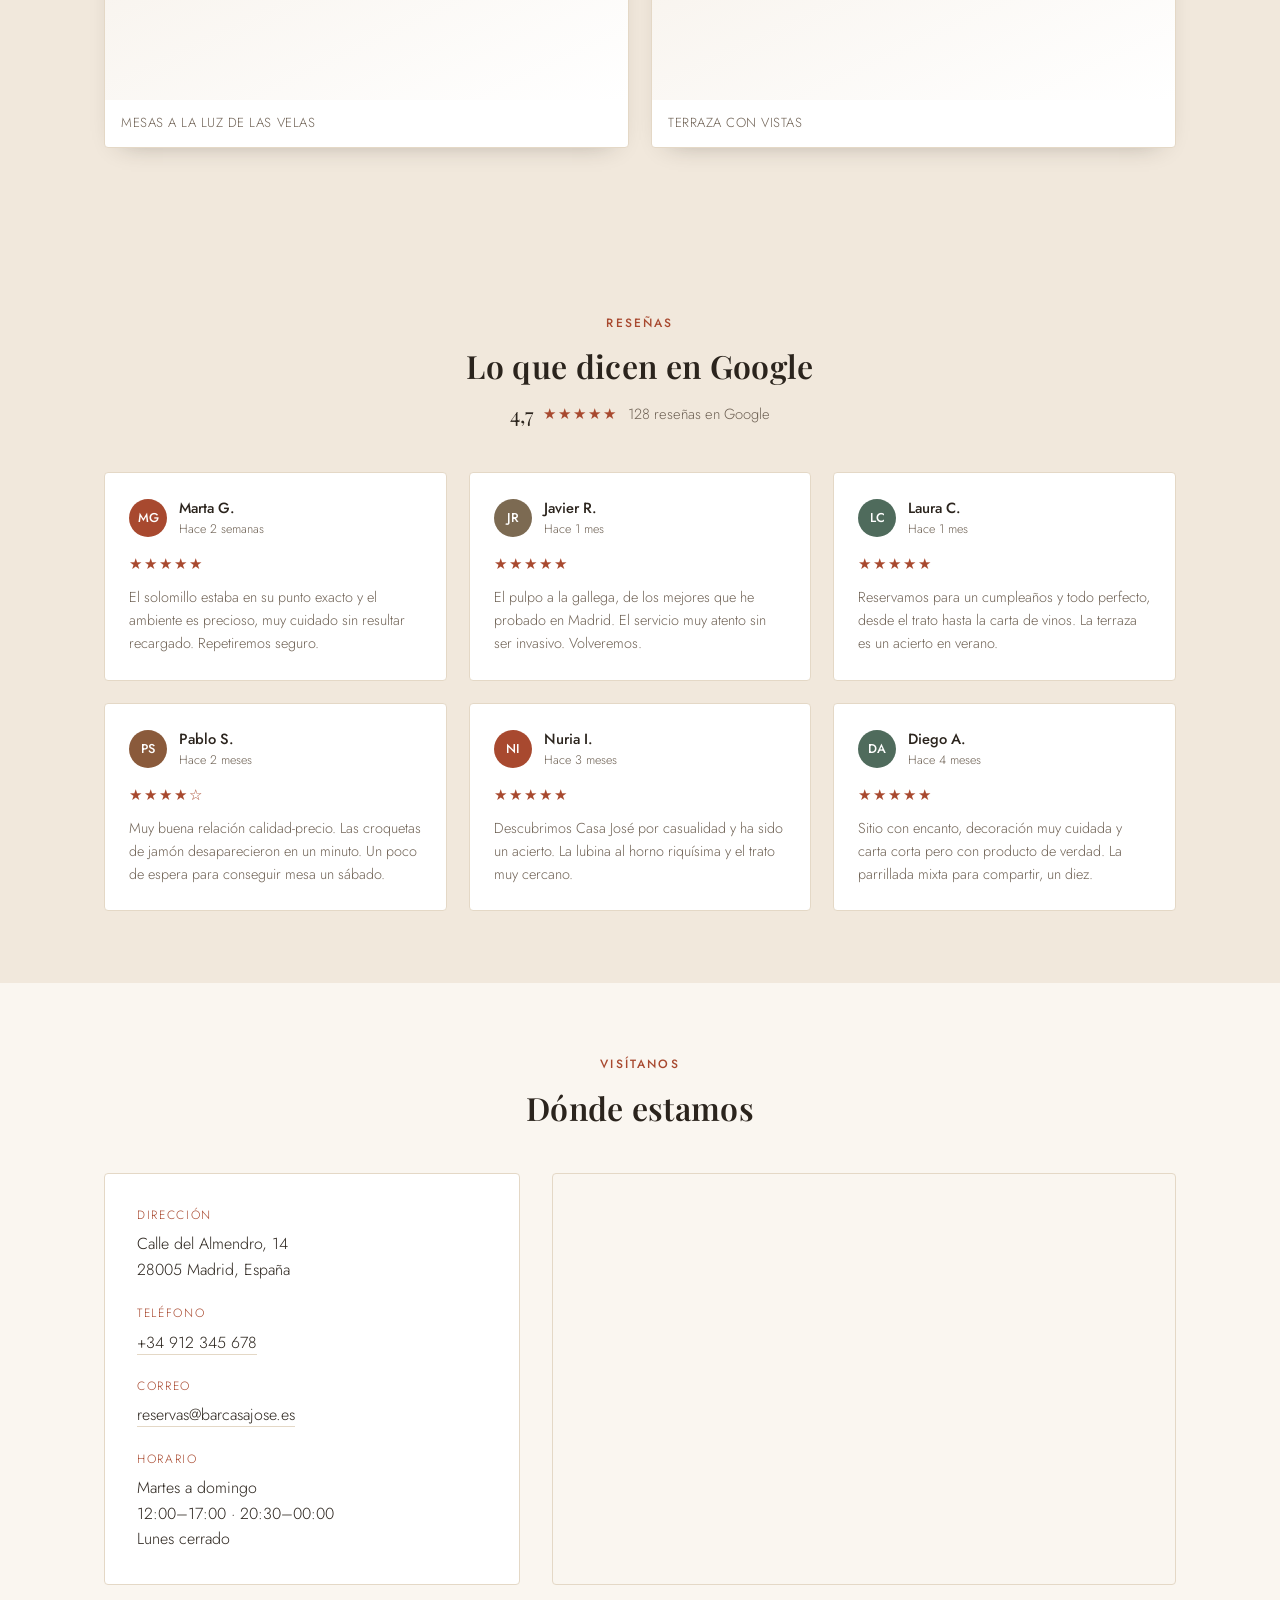
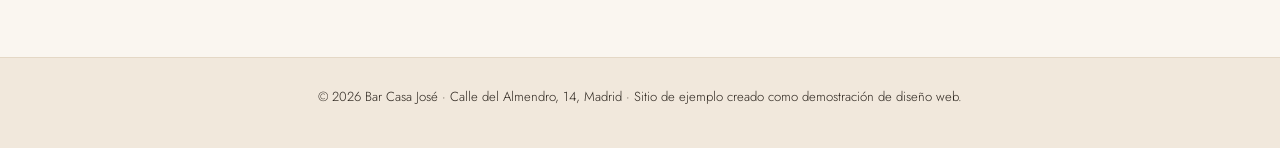
==== commit bc226d24: "Unificar las tres webs demo con ilustraciones SVG en vez de fotos Se restauran Bar Casa José y La Fi" ====
--- a/index.html
+++ b/index.html
@@ -13,6 +13,125 @@
 </head>
 <body>
 
+<svg aria-hidden="true" style="position:absolute; width:0; height:0; overflow:hidden;">
+<defs>
+<symbol id="ic-plate" viewBox="0 0 64 64">
+  <circle cx="34" cy="36" r="14"/>
+  <line x1="10" y1="8" x2="10" y2="28"/>
+  <line x1="7" y1="8" x2="7" y2="16"/>
+  <line x1="10" y1="8" x2="10" y2="16"/>
+  <line x1="13" y1="8" x2="13" y2="16"/>
+  <line x1="54" y1="8" x2="54" y2="28"/>
+  <path d="M51 8c0 5 3 8 3 8s3-3 3-8"/>
+</symbol>
+<symbol id="ic-leaf" viewBox="0 0 64 64">
+  <path d="M14 50C14 30 30 14 50 14c0 20-16 36-36 36z"/>
+  <path d="M18 46 34 30"/>
+</symbol>
+<symbol id="ic-cheese" viewBox="0 0 64 64">
+  <path d="M10 46 54 46 32 14z"/>
+  <circle cx="30" cy="36" r="2.5"/>
+  <circle cx="38" cy="40" r="2"/>
+</symbol>
+<symbol id="ic-bread" viewBox="0 0 64 64">
+  <path d="M12 46c0-16 9-28 20-28s20 12 20 28z"/>
+  <line x1="12" y1="46" x2="52" y2="46"/>
+  <line x1="22" y1="30" x2="18" y2="42"/>
+  <line x1="32" y1="26" x2="30" y2="42"/>
+  <line x1="42" y1="30" x2="44" y2="42"/>
+</symbol>
+<symbol id="ic-steak" viewBox="0 0 64 64">
+  <path d="M14 32c0-10 8-18 18-18 12 0 20 8 20 18 0 8-6 14-14 14-4 0-6-3-10-3-8 0-14-4-14-11z"/>
+  <line x1="22" y1="24" x2="34" y2="36"/>
+  <line x1="30" y1="20" x2="42" y2="32"/>
+</symbol>
+<symbol id="ic-ribs" viewBox="0 0 64 64">
+  <path d="M12 14v32"/>
+  <path d="M12 18c10-4 20-4 30 0"/>
+  <path d="M12 26c10-4 24-4 34 0"/>
+  <path d="M12 34c10-4 26-4 38 0"/>
+  <path d="M12 42c10-4 28-4 42 0"/>
+</symbol>
+<symbol id="ic-flame" viewBox="0 0 64 64">
+  <path d="M32 8c8 8 14 16 14 24a14 14 0 0 1-28 0c0-5 2-8 5-11 0 4 2 6 4 6-2-6 0-13 5-19z"/>
+</symbol>
+<symbol id="ic-fish" viewBox="0 0 64 64">
+  <path d="M10 32c8-10 22-14 32-14 8 0 14 6 14 14s-6 14-14 14c-10 0-24-4-32-14z"/>
+  <path d="M42 32 54 22v20z"/>
+  <circle cx="20" cy="28" r="2"/>
+</symbol>
+<symbol id="ic-octopus" viewBox="0 0 64 64">
+  <path d="M20 26a12 12 0 0 1 24 0v6H20z"/>
+  <path d="M20 32c-2 6-6 8-6 14"/>
+  <path d="M26 32c-1 7-4 9-3 16"/>
+  <path d="M32 32v18"/>
+  <path d="M38 32c1 7 4 9 3 16"/>
+  <path d="M44 32c2 6 6 8 6 14"/>
+</symbol>
+<symbol id="ic-shrimp" viewBox="0 0 64 64">
+  <path d="M46 14c-14 0-26 12-26 26 0 6 3 9 3 9"/>
+  <path d="M20 46c-4 0-8 2-8 2"/>
+  <path d="M46 14c4 0 6 3 6 3"/>
+  <path d="M14 26 8 22"/>
+  <path d="M14 30 8 30"/>
+</symbol>
+<symbol id="ic-candle" viewBox="0 0 64 64">
+  <rect x="26" y="24" width="12" height="26" rx="2"/>
+  <path d="M32 24c-4-4-4-8 0-12 4 4 4 8 0 12z"/>
+  <line x1="20" y1="50" x2="44" y2="50"/>
+</symbol>
+<symbol id="ic-lamp" viewBox="0 0 64 64">
+  <line x1="32" y1="8" x2="32" y2="18"/>
+  <path d="M18 18h28l6 16H12z"/>
+  <line x1="12" y1="34" x2="52" y2="34"/>
+</symbol>
+<symbol id="ic-glass" viewBox="0 0 64 64">
+  <path d="M20 10h24l-4 18a8 8 0 0 1-16 0z"/>
+  <line x1="32" y1="30" x2="32" y2="46"/>
+  <line x1="22" y1="50" x2="42" y2="50"/>
+  <line x1="32" y1="46" x2="32" y2="50"/>
+</symbol>
+<symbol id="ic-sun" viewBox="0 0 64 64">
+  <circle cx="32" cy="30" r="10"/>
+  <line x1="32" y1="8" x2="32" y2="14"/>
+  <line x1="32" y1="46" x2="32" y2="52"/>
+  <line x1="10" y1="30" x2="16" y2="30"/>
+  <line x1="48" y1="30" x2="54" y2="30"/>
+  <line x1="16" y1="14" x2="20" y2="18"/>
+  <line x1="44" y1="42" x2="48" y2="46"/>
+  <line x1="48" y1="14" x2="44" y2="18"/>
+  <line x1="20" y1="42" x2="16" y2="46"/>
+</symbol>
+<symbol id="ic-pizza" viewBox="0 0 64 64">
+  <path d="M32 10 54 46H10z"/>
+  <path d="M14 46a20 20 0 0 1 36 0"/>
+  <circle cx="28" cy="28" r="2"/>
+  <circle cx="36" cy="32" r="2"/>
+  <circle cx="32" cy="22" r="2"/>
+</symbol>
+<symbol id="ic-oven" viewBox="0 0 64 64">
+  <path d="M12 50V30a20 20 0 0 1 40 0v20z"/>
+  <path d="M20 50V32a12 12 0 0 1 24 0v18"/>
+  <path d="M30 40c-3 3-3 6 0 8 3-2 3-5 0-8z"/>
+</symbol>
+<symbol id="ic-wheat" viewBox="0 0 64 64">
+  <line x1="32" y1="14" x2="32" y2="50"/>
+  <path d="M32 18c-4-2-8 0-8 4 4 2 8 0 8-4z"/>
+  <path d="M32 18c4-2 8 0 8 4-4 2-8 0-8-4z"/>
+  <path d="M32 26c-4-2-8 0-8 4 4 2 8 0 8-4z"/>
+  <path d="M32 26c4-2 8 0 8 4-4 2-8 0-8-4z"/>
+  <path d="M32 34c-4-2-8 0-8 4 4 2 8 0 8-4z"/>
+  <path d="M32 34c4-2 8 0 8 4-4 2-8 0-8-4z"/>
+</symbol>
+<symbol id="ic-tomato" viewBox="0 0 64 64">
+  <circle cx="32" cy="36" r="16"/>
+  <path d="M32 20c-3-6-9-8-9-8s2 6 6 9"/>
+  <path d="M32 20c3-6 9-8 9-8s-2 6-6 9"/>
+  <line x1="32" y1="20" x2="32" y2="24"/>
+</symbol>
+</defs>
+</svg>
+
 <header class="site-header">
   <div class="site-header__inner">
     <a class="brand" href="#local">
@@ -37,7 +156,8 @@
   <!-- ================= VENTANA 1: EL LOCAL ================= -->
   <section id="local" class="window is-active" data-window="local">
 
-    <div class="hero" style="background-image:linear-gradient(180deg, rgba(30,23,17,.35), rgba(30,23,17,.72)), url('https://unsplash.com/photos/ArL3c8o_9SM/download?force=true&w=1600');">
+    <div class="hero">
+      <svg class="hero__watermark" viewBox="0 0 64 64" aria-hidden="true"><use href="#ic-plate"/></svg>
       <div class="hero__content">
         <p class="eyebrow">Bienvenidos a</p>
         <h1>Bar Casa José</h1>
@@ -71,22 +191,22 @@
 
         <div class="produce-grid">
           <div class="produce-item">
-            <div class="produce-item__media"><img src="https://unsplash.com/photos/adagF9w9f8w/download?force=true&w=500" alt="Verduras de temporada seleccionadas" loading="lazy"></div>
+            <div class="illus" aria-hidden="true"><svg class="illus__icon"><use href="#ic-leaf"/></svg></div>
             <h3>Verdura de temporada</h3>
             <p>Recogida a diario en el mercado, según lo que da la huerta cada semana.</p>
           </div>
           <div class="produce-item">
-            <div class="produce-item__media"><img src="https://unsplash.com/photos/PlTlgc0HNUo/download?force=true&w=500" alt="Pescado fresco de lonja" loading="lazy"></div>
+            <div class="illus" aria-hidden="true"><svg class="illus__icon"><use href="#ic-fish"/></svg></div>
             <h3>Pescado de lonja</h3>
             <p>Seleccionado cada mañana, directo de lonja y sin pasar por cámara.</p>
           </div>
           <div class="produce-item">
-            <div class="produce-item__media"><img src="https://unsplash.com/photos/lpkDVZF_cbw/download?force=true&w=500" alt="Carnes de proximidad" loading="lazy"></div>
+            <div class="illus" aria-hidden="true"><svg class="illus__icon"><use href="#ic-steak"/></svg></div>
             <h3>Carnes de proximidad</h3>
             <p>De ganaderías de confianza, maduradas en casa antes de salir a la brasa.</p>
           </div>
           <div class="produce-item">
-            <div class="produce-item__media"><img src="https://unsplash.com/photos/VV-KRDpSuek/download?force=true&w=500" alt="Tomate y hierbas frescas de temporada" loading="lazy"></div>
+            <div class="illus" aria-hidden="true"><svg class="illus__icon"><use href="#ic-tomato"/></svg></div>
             <h3>Tomate y hierbas frescas</h3>
             <p>Aliño de última hora con hierbas aromáticas y aceite de oliva virgen extra.</p>
           </div>
@@ -125,19 +245,19 @@
         <h2 class="center">Un rincón cálido y sencillo</h2>
         <div class="gallery">
           <figure class="gallery__item">
-            <img src="https://unsplash.com/photos/ArL3c8o_9SM/download?force=true&w=1000" alt="Sala interior de Bar Casa José, decoración cálida y minimalista" loading="lazy">
+            <div class="illus" aria-hidden="true"><svg class="illus__icon"><use href="#ic-lamp"/></svg></div>
             <figcaption>Sala principal</figcaption>
           </figure>
           <figure class="gallery__item">
-            <img src="https://unsplash.com/photos/MpVNraz312g/download?force=true&w=800" alt="Mesa preparada con velas en Bar Casa José" loading="lazy">
+            <div class="illus" aria-hidden="true"><svg class="illus__icon"><use href="#ic-candle"/></svg></div>
             <figcaption>Mesas a la luz de las velas</figcaption>
           </figure>
           <figure class="gallery__item">
-            <img src="https://unsplash.com/photos/GHvYHurRvUU/download?force=true&w=800" alt="Barra de Bar Casa José" loading="lazy">
+            <div class="illus" aria-hidden="true"><svg class="illus__icon"><use href="#ic-glass"/></svg></div>
             <figcaption>Nuestra barra</figcaption>
           </figure>
           <figure class="gallery__item">
-            <img src="https://unsplash.com/photos/ksYCzSUbYo4/download?force=true&w=1200" alt="Terraza de Bar Casa José" loading="lazy">
+            <div class="illus" aria-hidden="true"><svg class="illus__icon"><use href="#ic-sun"/></svg></div>
             <figcaption>Terraza con vistas</figcaption>
           </figure>
         </div>
@@ -296,7 +416,7 @@
         <h2 class="menu-category__title">Entrantes</h2>
         <div class="dish-grid">
           <article class="dish-card">
-            <img src="https://unsplash.com/photos/4Wsd1Xc-pI4/download?force=true&w=700" alt="Croquetas caseras de jamón ibérico" loading="lazy">
+            <div class="illus" aria-hidden="true"><svg class="illus__icon"><use href="#ic-plate"/></svg></div>
             <div class="dish-card__body">
               <div class="dish-card__row">
                 <h3>Croquetas Caseras de Jamón Ibérico</h3>
@@ -306,7 +426,7 @@
             </div>
           </article>
           <article class="dish-card">
-            <img src="https://unsplash.com/photos/d825JrXvun8/download?force=true&w=700" alt="Ensalada Casa José con burrata y tomate" loading="lazy">
+            <div class="illus" aria-hidden="true"><svg class="illus__icon"><use href="#ic-leaf"/></svg></div>
             <div class="dish-card__body">
               <div class="dish-card__row">
                 <h3>Ensalada Casa José</h3>
@@ -316,7 +436,7 @@
             </div>
           </article>
           <article class="dish-card">
-            <img src="https://unsplash.com/photos/qMX3AdGwm0o/download?force=true&w=700" alt="Tabla de quesos artesanos" loading="lazy">
+            <div class="illus" aria-hidden="true"><svg class="illus__icon"><use href="#ic-cheese"/></svg></div>
             <div class="dish-card__body">
               <div class="dish-card__row">
                 <h3>Tabla de Quesos Artesanos</h3>
@@ -326,7 +446,7 @@
             </div>
           </article>
           <article class="dish-card">
-            <img src="https://unsplash.com/photos/OwhL1lhzOOI/download?force=true&w=700" alt="Pan con tomate y jamón" loading="lazy">
+            <div class="illus" aria-hidden="true"><svg class="illus__icon"><use href="#ic-bread"/></svg></div>
             <div class="dish-card__body">
               <div class="dish-card__row">
                 <h3>Pan con Tomate y Jamón</h3>
@@ -343,7 +463,7 @@
         <h2 class="menu-category__title">Carnes</h2>
         <div class="dish-grid">
           <article class="dish-card">
-            <img src="https://unsplash.com/photos/lpkDVZF_cbw/download?force=true&w=700" alt="Solomillo de ternera a la parrilla" loading="lazy">
+            <div class="illus" aria-hidden="true"><svg class="illus__icon"><use href="#ic-steak"/></svg></div>
             <div class="dish-card__body">
               <div class="dish-card__row">
                 <h3>Solomillo de Ternera a la Parrilla</h3>
@@ -353,7 +473,7 @@
             </div>
           </article>
           <article class="dish-card">
-            <img src="https://unsplash.com/photos/QtLYiB6P-KM/download?force=true&w=700" alt="Costillas de cerdo ibérico BBQ" loading="lazy">
+            <div class="illus" aria-hidden="true"><svg class="illus__icon"><use href="#ic-ribs"/></svg></div>
             <div class="dish-card__body">
               <div class="dish-card__row">
                 <h3>Costillas de Cerdo Ibérico BBQ</h3>
@@ -363,7 +483,7 @@
             </div>
           </article>
           <article class="dish-card">
-            <img src="https://unsplash.com/photos/WuKFf6EGswY/download?force=true&w=700" alt="Entrecot a la brasa con patatas" loading="lazy">
+            <div class="illus" aria-hidden="true"><svg class="illus__icon"><use href="#ic-steak"/></svg></div>
             <div class="dish-card__body">
               <div class="dish-card__row">
                 <h3>Entrecot a la Brasa</h3>
@@ -373,7 +493,7 @@
             </div>
           </article>
           <article class="dish-card">
-            <img src="https://unsplash.com/photos/ocJjygT0rGM/download?force=true&w=700" alt="Parrillada mixta de la casa" loading="lazy">
+            <div class="illus" aria-hidden="true"><svg class="illus__icon"><use href="#ic-flame"/></svg></div>
             <div class="dish-card__body">
               <div class="dish-card__row">
                 <h3>Parrillada Mixta de la Casa</h3>
@@ -390,7 +510,7 @@
         <h2 class="menu-category__title">Pescados</h2>
         <div class="dish-grid">
           <article class="dish-card">
-            <img src="https://unsplash.com/photos/PlTlgc0HNUo/download?force=true&w=700" alt="Salmón a la plancha con verduras" loading="lazy">
+            <div class="illus" aria-hidden="true"><svg class="illus__icon"><use href="#ic-fish"/></svg></div>
             <div class="dish-card__body">
               <div class="dish-card__row">
                 <h3>Salmón a la Plancha</h3>
@@ -400,7 +520,7 @@
             </div>
           </article>
           <article class="dish-card">
-            <img src="https://unsplash.com/photos/-7ZtWjzo-68/download?force=true&w=700" alt="Pulpo a la gallega" loading="lazy">
+            <div class="illus" aria-hidden="true"><svg class="illus__icon"><use href="#ic-octopus"/></svg></div>
             <div class="dish-card__body">
               <div class="dish-card__row">
                 <h3>Pulpo a la Gallega</h3>
@@ -410,7 +530,7 @@
             </div>
           </article>
           <article class="dish-card">
-            <img src="https://unsplash.com/photos/zjySZK7wwfU/download?force=true&w=700" alt="Gambas al ajillo" loading="lazy">
+            <div class="illus" aria-hidden="true"><svg class="illus__icon"><use href="#ic-shrimp"/></svg></div>
             <div class="dish-card__body">
               <div class="dish-card__row">
                 <h3>Gambas al Ajillo</h3>
@@ -420,7 +540,7 @@
             </div>
           </article>
           <article class="dish-card">
-            <img src="https://unsplash.com/photos/isHUj3N0194/download?force=true&w=700" alt="Lubina al horno con limón" loading="lazy">
+            <div class="illus" aria-hidden="true"><svg class="illus__icon"><use href="#ic-fish"/></svg></div>
             <div class="dish-card__body">
               <div class="dish-card__row">
                 <h3>Lubina al Horno con Limón</h3>
--- a/css/style.css
+++ b/css/style.css
@@ -33,9 +33,31 @@
 }
 
 img { max-width: 100%; display: block; }
-img.img-fallback { object-fit: contain !important; padding: 20%; background: var(--color-bg-alt); }
 
 a { color: inherit; }
+
+/* ===== Ilustraciones (sustituyen a las fotografías) ===== */
+
+.illus {
+  width: 100%;
+  height: 100%;
+  aspect-ratio: 4 / 3;
+  display: flex;
+  align-items: center;
+  justify-content: center;
+  background: linear-gradient(155deg, var(--color-bg-alt), var(--color-surface));
+}
+
+.illus__icon {
+  width: 42%;
+  height: 42%;
+  color: var(--color-primary);
+  fill: none;
+  stroke: currentColor;
+  stroke-width: 1.6;
+  stroke-linecap: round;
+  stroke-linejoin: round;
+}
 
 .container {
   max-width: var(--container-w);
@@ -210,9 +232,12 @@
 /* ===== Hero (El Local) ===== */
 
 .hero {
+  position: relative;
   min-height: 78vh;
-  background-size: cover;
-  background-position: center;
+  overflow: hidden;
+  background:
+    radial-gradient(circle at 28% 22%, rgba(168, 73, 47, .55), transparent 60%),
+    linear-gradient(160deg, #362b21 0%, #1c1712 75%);
   display: flex;
   align-items: center;
   justify-content: center;
@@ -221,7 +246,31 @@
   padding: 24px;
 }
 
-.hero__content { max-width: 620px; }
+.hero__watermark {
+  position: absolute;
+  right: -6%;
+  bottom: -10%;
+  width: 46vw;
+  max-width: 520px;
+  height: auto;
+  color: #fff;
+  fill: none;
+  stroke: currentColor;
+  stroke-width: .6;
+  opacity: .08;
+  animation: watermark-breathe 16s ease-in-out infinite alternate;
+}
+
+@keyframes watermark-breathe {
+  from { transform: scale(1) rotate(0deg); }
+  to { transform: scale(1.08) rotate(3deg); }
+}
+
+@media (prefers-reduced-motion: reduce) {
+  .hero__watermark { animation: none; }
+}
+
+.hero__content { position: relative; max-width: 620px; }
 .hero__content h1 { color: #fff; }
 .hero__content .eyebrow { color: #e8cdb8; }
 .hero__tagline { color: #f1e9df; font-size: 1.1rem; margin-bottom: 1.6em; }
@@ -289,14 +338,21 @@
   background: var(--color-surface);
   border: 1px solid var(--color-border);
   border-radius: var(--radius);
-  overflow: hidden;
-}
-
-.produce-item__media { width: 100%; height: 150px; overflow: hidden; }
-.produce-item__media img { width: 100%; height: 100%; object-fit: cover; }
-
-.produce-item h3 { font-size: 1.02rem; margin: 20px 20px .4em; }
-.produce-item p { color: var(--color-muted); font-size: .88rem; margin: 0 20px 22px; }
+  padding: 28px 20px;
+}
+
+.produce-item .illus {
+  width: 72px;
+  height: 72px;
+  aspect-ratio: 1 / 1;
+  border-radius: 50%;
+  margin: 0 auto 16px;
+}
+
+.produce-item .illus__icon { width: 46%; height: 46%; }
+
+.produce-item h3 { font-size: 1.02rem; margin-bottom: .4em; }
+.produce-item p { color: var(--color-muted); font-size: .88rem; margin: 0; }
 
 @media (max-width: 800px) {
   .produce-grid { grid-template-columns: repeat(2, 1fr); }
@@ -372,13 +428,11 @@
   box-shadow: 0 10px 26px -18px rgba(43, 36, 29, .45);
 }
 
-.gallery__item img {
-  width: 100%;
-  height: auto;
-  display: block;
+.gallery__item .illus {
+  aspect-ratio: 1 / 1;
   transition: transform .6s ease;
 }
-.gallery__item:hover img { transform: scale(1.03); }
+.gallery__item:hover .illus { transform: scale(1.03); }
 
 .gallery__item figcaption {
   padding: 12px 16px 14px;
@@ -580,10 +634,9 @@
   flex-direction: column;
 }
 
-.dish-card img {
-  width: 100%;
+.dish-card .illus {
   height: 210px;
-  object-fit: cover;
+  aspect-ratio: auto;
 }
 
 .dish-card__body { padding: 20px 22px 22px; }
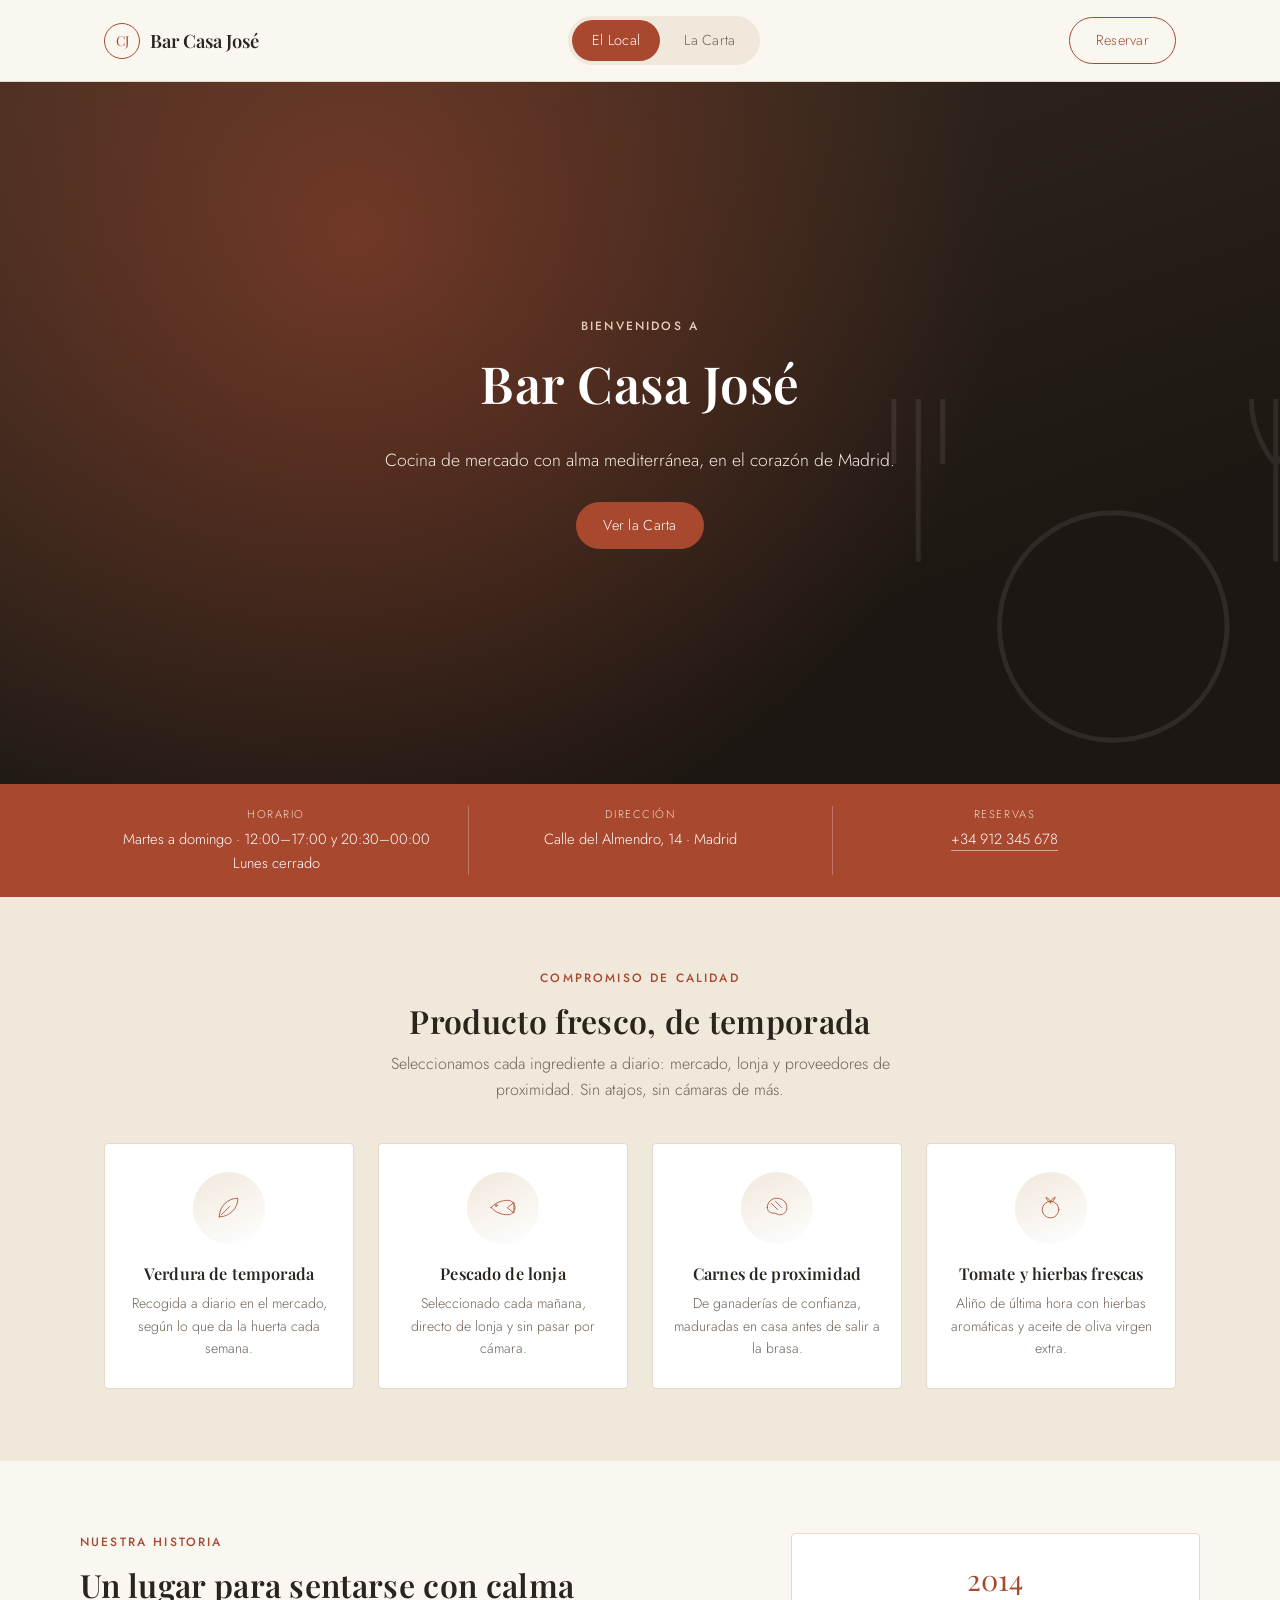
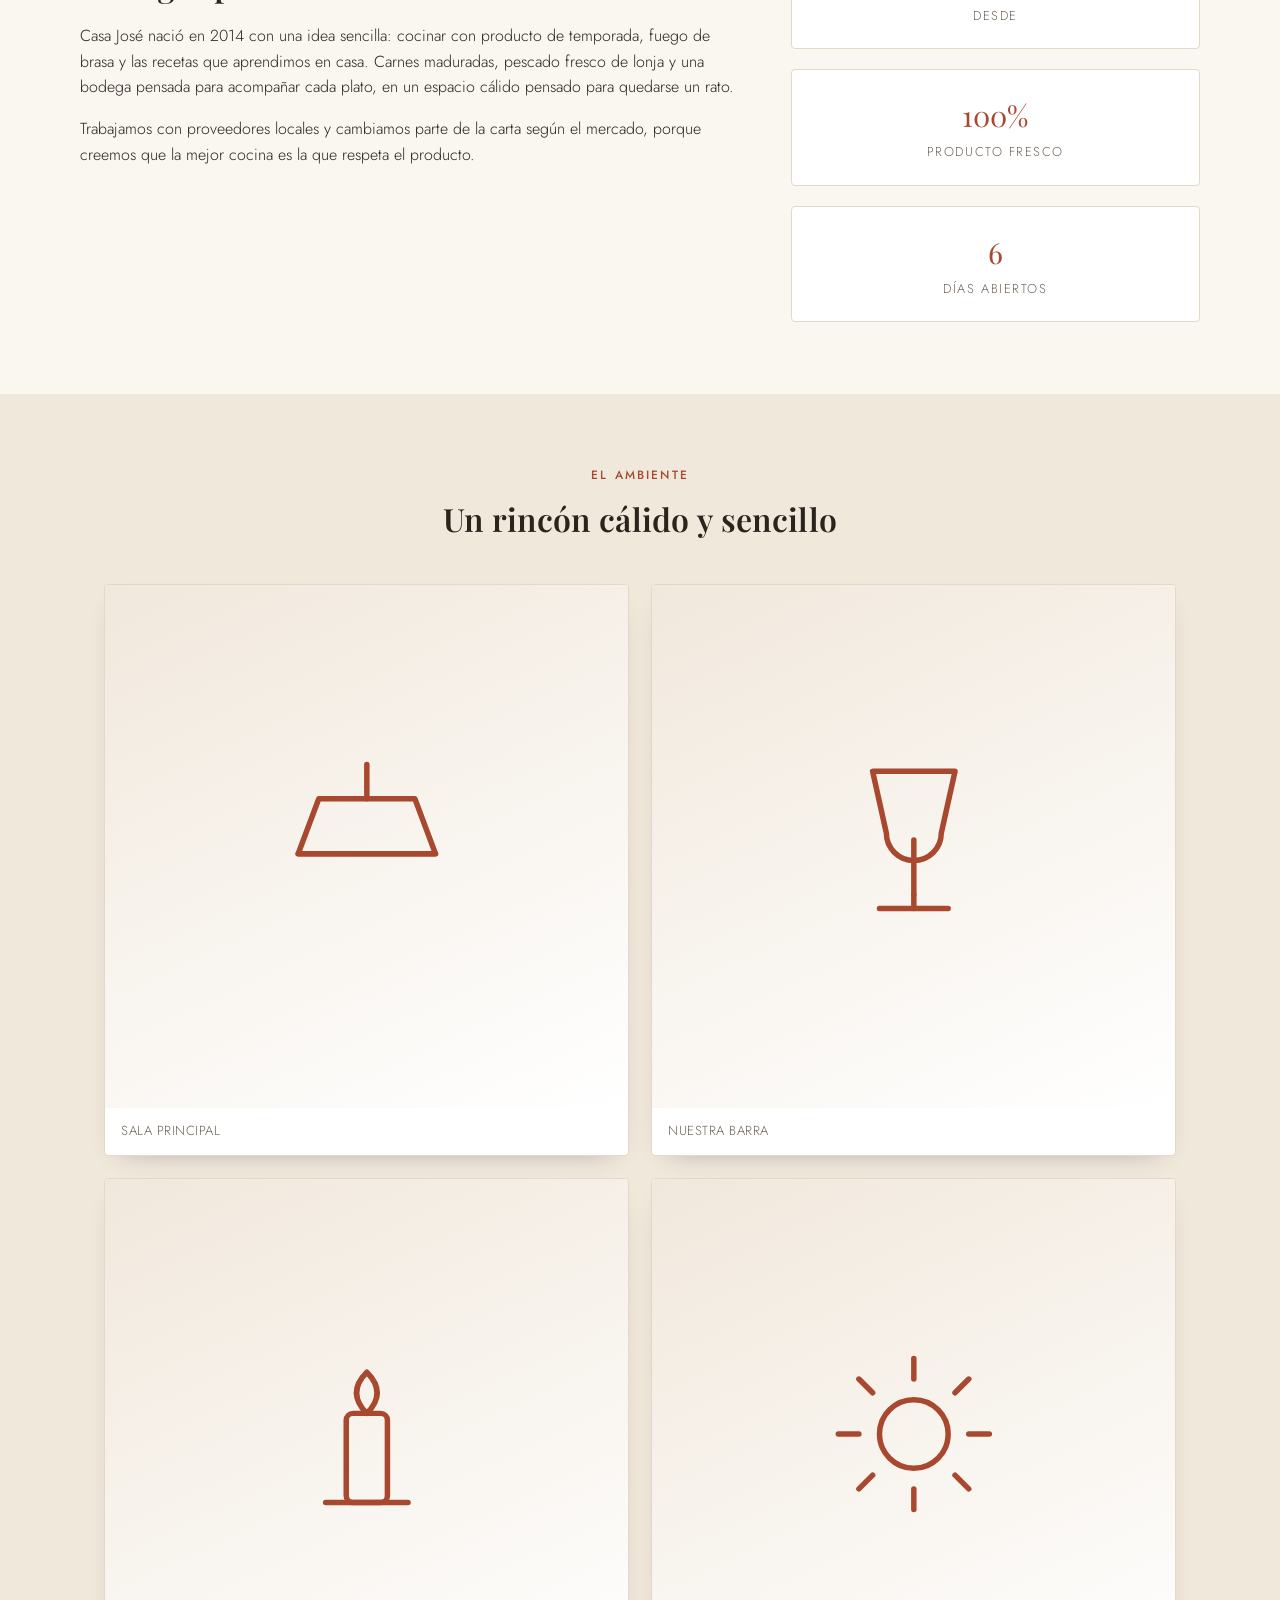
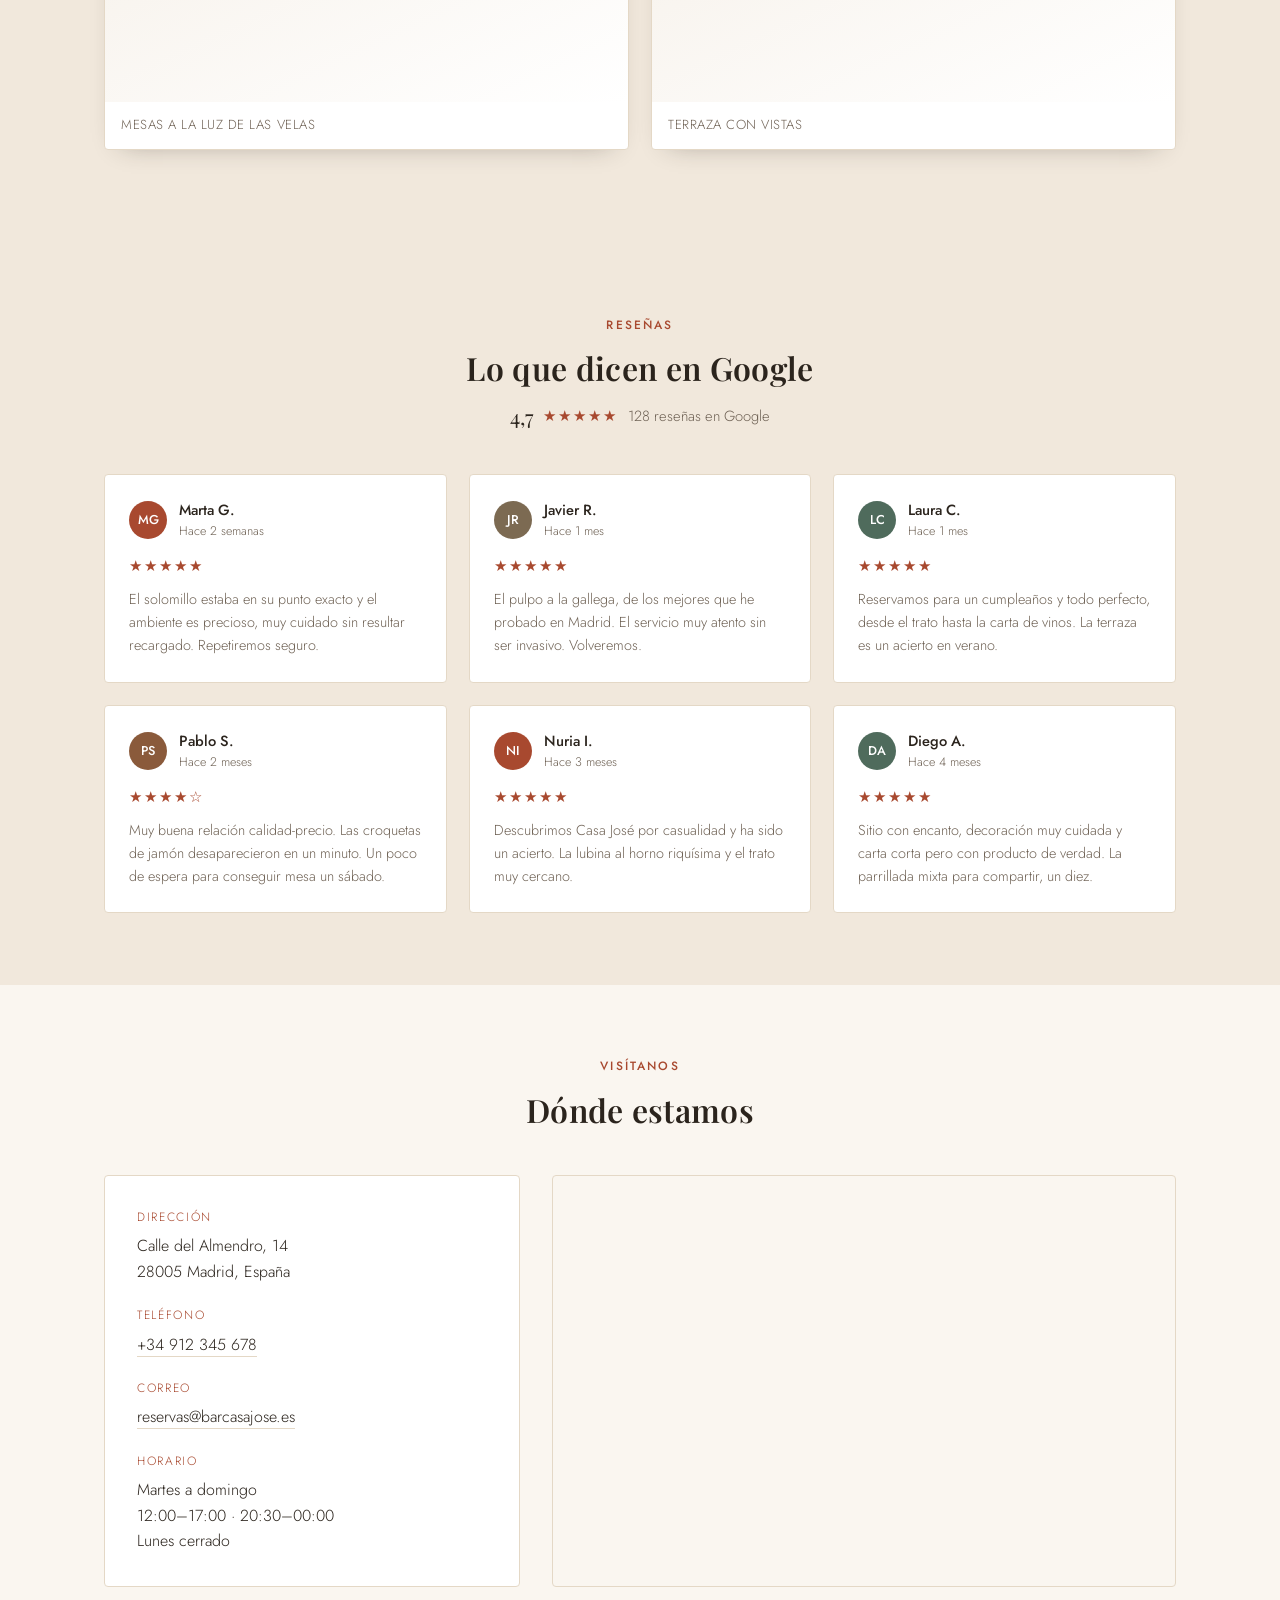
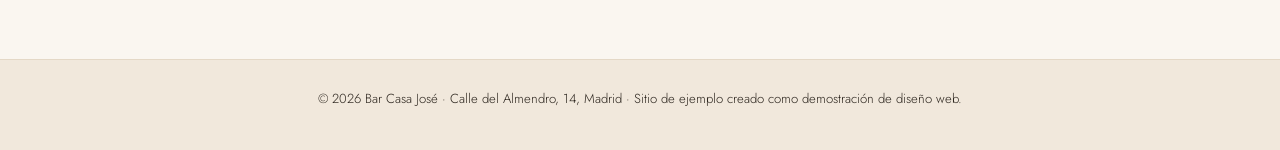
==== commit 8ad67803: "Corregir la navegación de La Carta y el fallo de La Fiamma; añadir iconos a bebidas y panes La naveg" ====
--- a/index.html
+++ b/index.html
@@ -132,6 +132,9 @@
 </defs>
 </svg>
 
+<input type="radio" name="window-tab" id="tab-local" class="tab-radio" checked>
+<input type="radio" name="window-tab" id="tab-carta" class="tab-radio">
+
 <header class="site-header">
   <div class="site-header__inner">
     <a class="brand" href="#local">
@@ -140,8 +143,8 @@
     </a>
 
     <nav class="window-nav" aria-label="Secciones principales">
-      <button class="window-nav__btn is-active" data-target="local" type="button">El Local</button>
-      <button class="window-nav__btn" data-target="carta" type="button">La Carta</button>
+      <label class="window-nav__btn" data-target="local" for="tab-local">El Local</label>
+      <label class="window-nav__btn" data-target="carta" for="tab-carta">La Carta</label>
     </nav>
 
     <a class="btn btn--ghost header-cta" href="tel:+34912345678">
@@ -154,7 +157,7 @@
 <main>
 
   <!-- ================= VENTANA 1: EL LOCAL ================= -->
-  <section id="local" class="window is-active" data-window="local">
+  <section id="local" class="window" data-window="local">
 
     <div class="hero">
       <svg class="hero__watermark" viewBox="0 0 64 64" aria-hidden="true"><use href="#ic-plate"/></svg>
@@ -162,7 +165,7 @@
         <p class="eyebrow">Bienvenidos a</p>
         <h1>Bar Casa José</h1>
         <p class="hero__tagline">Cocina de mercado con alma mediterránea, en el corazón de Madrid.</p>
-        <button class="btn btn--primary" type="button" data-target="carta">Ver la Carta</button>
+        <label class="btn btn--primary" data-target="carta" for="tab-carta">Ver la Carta</label>
       </div>
     </div>
 
@@ -559,32 +562,32 @@
           <div class="drinks-group">
             <h3>Vinos</h3>
             <ul class="drinks-list">
-              <li><span>Rioja Crianza</span><span class="price">4,50&nbsp;€ copa · 18,00&nbsp;€ botella</span></li>
-              <li><span>Albariño</span><span class="price">4,80&nbsp;€ copa · 19,00&nbsp;€ botella</span></li>
-              <li><span>Verdejo</span><span class="price">4,20&nbsp;€ copa · 17,00&nbsp;€ botella</span></li>
+              <li><span class="drinks-list__name"><svg class="drinks-list__icon" aria-hidden="true"><use href="#ic-glass"/></svg>Rioja Crianza</span><span class="price">4,50&nbsp;€ copa · 18,00&nbsp;€ botella</span></li>
+              <li><span class="drinks-list__name"><svg class="drinks-list__icon" aria-hidden="true"><use href="#ic-glass"/></svg>Albariño</span><span class="price">4,80&nbsp;€ copa · 19,00&nbsp;€ botella</span></li>
+              <li><span class="drinks-list__name"><svg class="drinks-list__icon" aria-hidden="true"><use href="#ic-glass"/></svg>Verdejo</span><span class="price">4,20&nbsp;€ copa · 17,00&nbsp;€ botella</span></li>
             </ul>
           </div>
           <div class="drinks-group">
             <h3>Cervezas</h3>
             <ul class="drinks-list">
-              <li><span>Cerveza Artesana Casa José</span><span class="price">3,50&nbsp;€</span></li>
-              <li><span>Cerveza Sin Alcohol</span><span class="price">3,00&nbsp;€</span></li>
+              <li><span class="drinks-list__name"><svg class="drinks-list__icon" aria-hidden="true"><use href="#ic-glass"/></svg>Cerveza Artesana Casa José</span><span class="price">3,50&nbsp;€</span></li>
+              <li><span class="drinks-list__name"><svg class="drinks-list__icon" aria-hidden="true"><use href="#ic-glass"/></svg>Cerveza Sin Alcohol</span><span class="price">3,00&nbsp;€</span></li>
             </ul>
           </div>
           <div class="drinks-group">
             <h3>Refrescos y Agua</h3>
             <ul class="drinks-list">
-              <li><span>Agua Mineral</span><span class="price">2,50&nbsp;€</span></li>
-              <li><span>Refrescos variados</span><span class="price">3,00&nbsp;€</span></li>
-              <li><span>Zumo Natural</span><span class="price">3,80&nbsp;€</span></li>
+              <li><span class="drinks-list__name"><svg class="drinks-list__icon" aria-hidden="true"><use href="#ic-glass"/></svg>Agua Mineral</span><span class="price">2,50&nbsp;€</span></li>
+              <li><span class="drinks-list__name"><svg class="drinks-list__icon" aria-hidden="true"><use href="#ic-glass"/></svg>Refrescos variados</span><span class="price">3,00&nbsp;€</span></li>
+              <li><span class="drinks-list__name"><svg class="drinks-list__icon" aria-hidden="true"><use href="#ic-glass"/></svg>Zumo Natural</span><span class="price">3,80&nbsp;€</span></li>
             </ul>
           </div>
           <div class="drinks-group">
             <h3>Cócteles y Café</h3>
             <ul class="drinks-list">
-              <li><span>Sangría Casa José (jarra)</span><span class="price">12,00&nbsp;€</span></li>
-              <li><span>Vermut de Grifo</span><span class="price">4,50&nbsp;€</span></li>
-              <li><span>Café / Infusión</span><span class="price">2,00&nbsp;€</span></li>
+              <li><span class="drinks-list__name"><svg class="drinks-list__icon" aria-hidden="true"><use href="#ic-glass"/></svg>Sangría Casa José (jarra)</span><span class="price">12,00&nbsp;€</span></li>
+              <li><span class="drinks-list__name"><svg class="drinks-list__icon" aria-hidden="true"><use href="#ic-glass"/></svg>Vermut de Grifo</span><span class="price">4,50&nbsp;€</span></li>
+              <li><span class="drinks-list__name"><svg class="drinks-list__icon" aria-hidden="true"><use href="#ic-glass"/></svg>Café / Infusión</span><span class="price">2,00&nbsp;€</span></li>
             </ul>
           </div>
         </div>
--- a/css/style.css
+++ b/css/style.css
@@ -161,9 +161,23 @@
 }
 
 .window-nav__btn.is-active,
-.window-nav__btn:hover {
+.window-nav__btn:hover,
+#tab-local:checked ~ header .window-nav__btn[for="tab-local"],
+#tab-carta:checked ~ header .window-nav__btn[for="tab-carta"] {
   background: var(--color-primary);
   color: #fff;
+}
+
+.tab-radio {
+  position: absolute;
+  width: 1px;
+  height: 1px;
+  padding: 0;
+  margin: -1px;
+  overflow: hidden;
+  clip: rect(0, 0, 0, 0);
+  white-space: nowrap;
+  border: 0;
 }
 
 .btn {
@@ -219,7 +233,9 @@
 /* ===== Ventanas ===== */
 
 .window { display: none; }
-.window.is-active { display: block; animation: fadein .35s ease; }
+.window.is-active,
+#tab-local:checked ~ main #local,
+#tab-carta:checked ~ main #carta { display: block; animation: fadein .35s ease; }
 
 @keyframes fadein {
   from { opacity: 0; transform: translateY(6px); }
@@ -696,6 +712,20 @@
 
 .drinks-list .price { font-size: .85rem; color: var(--color-muted); }
 
+.drinks-list__name { display: inline-flex; align-items: center; gap: 9px; }
+
+.drinks-list__icon {
+  width: 17px;
+  height: 17px;
+  flex-shrink: 0;
+  color: var(--color-primary);
+  fill: none;
+  stroke: currentColor;
+  stroke-width: 1.8;
+  stroke-linecap: round;
+  stroke-linejoin: round;
+}
+
 @media (max-width: 700px) {
   .drinks-columns { grid-template-columns: 1fr; }
 }
